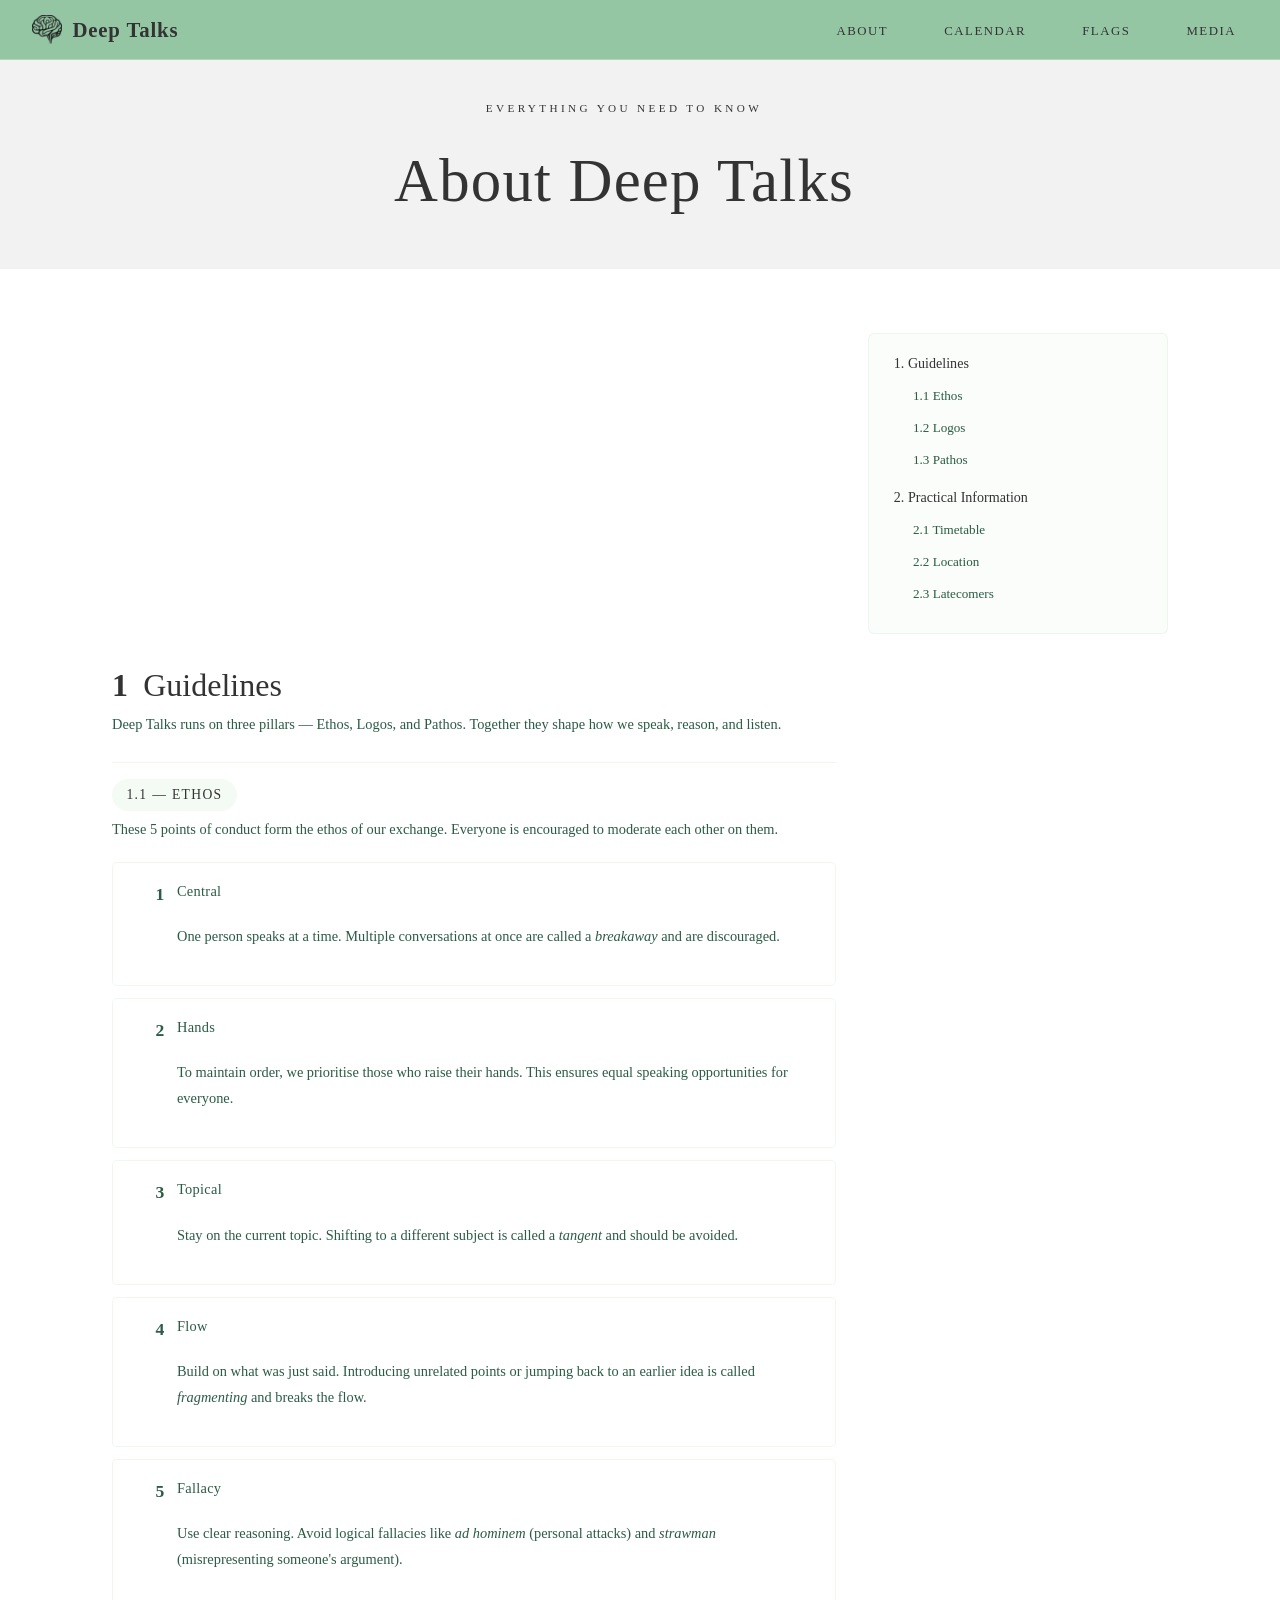
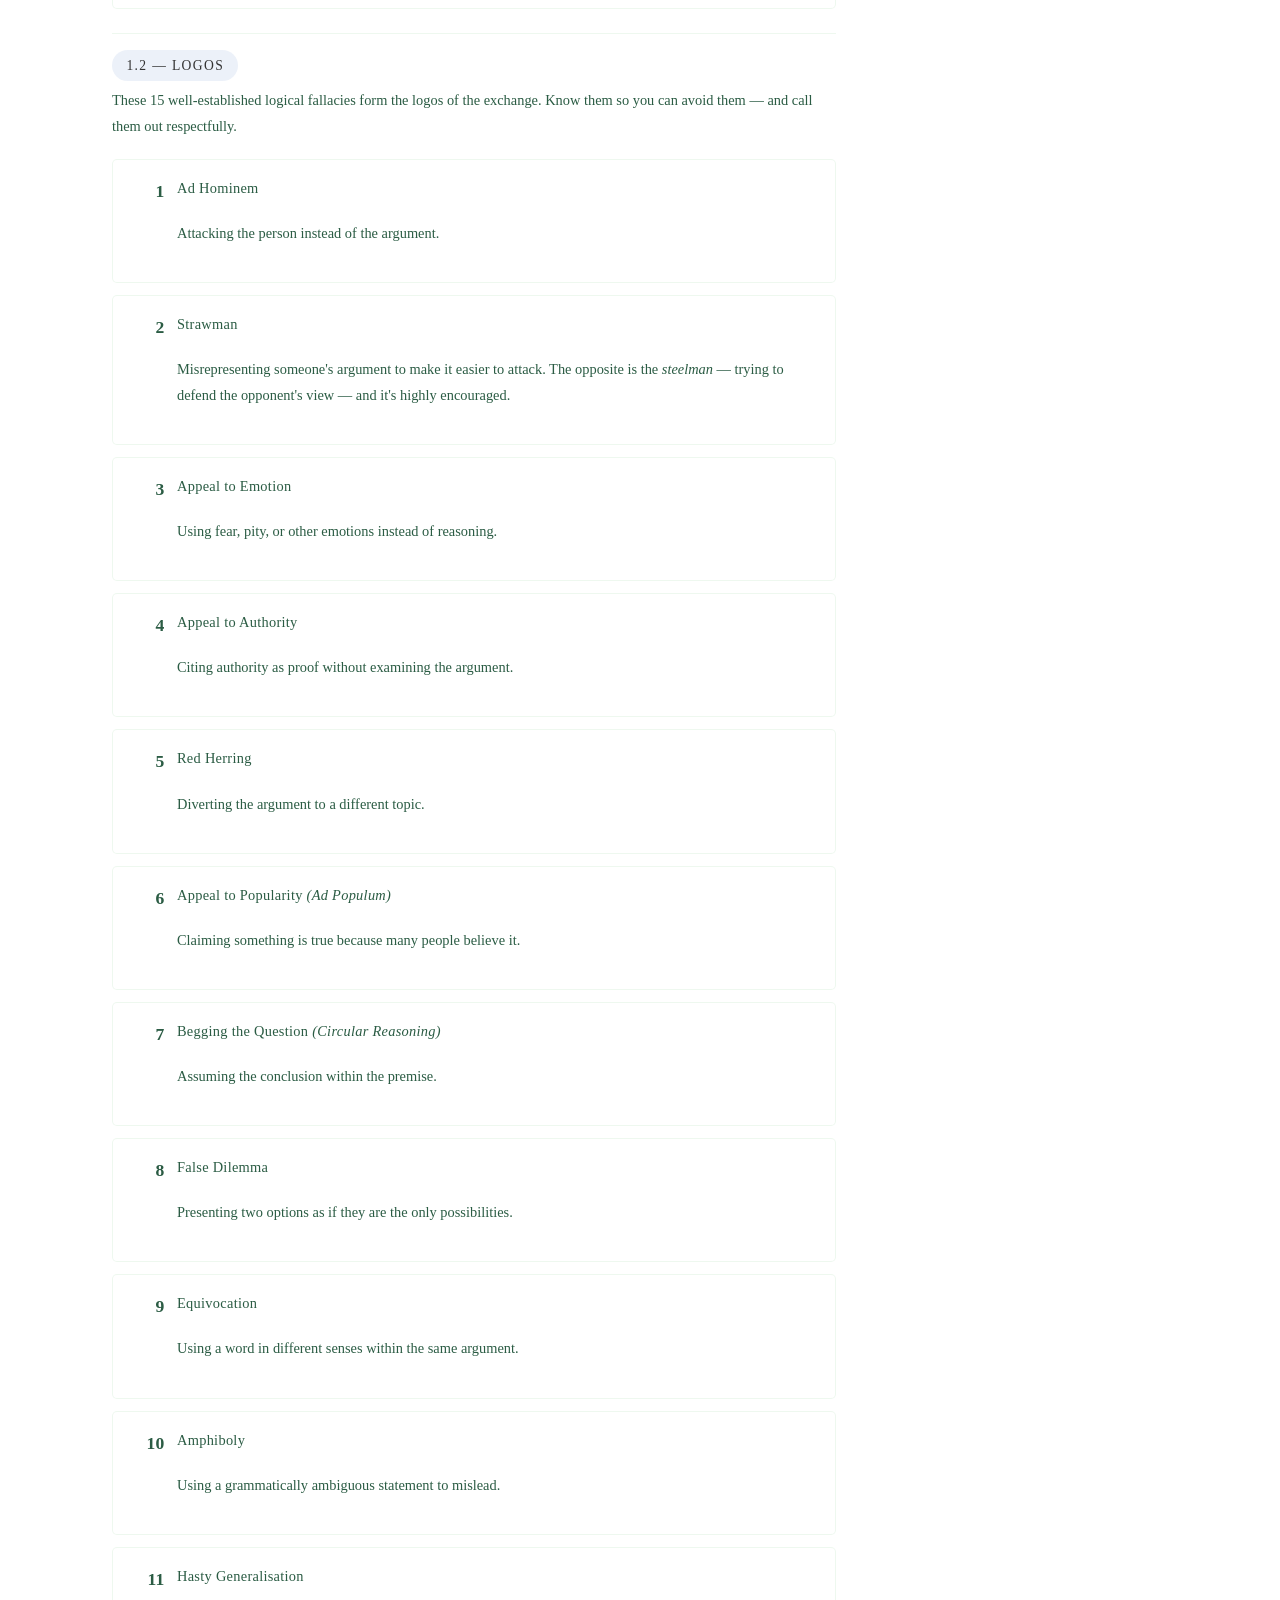
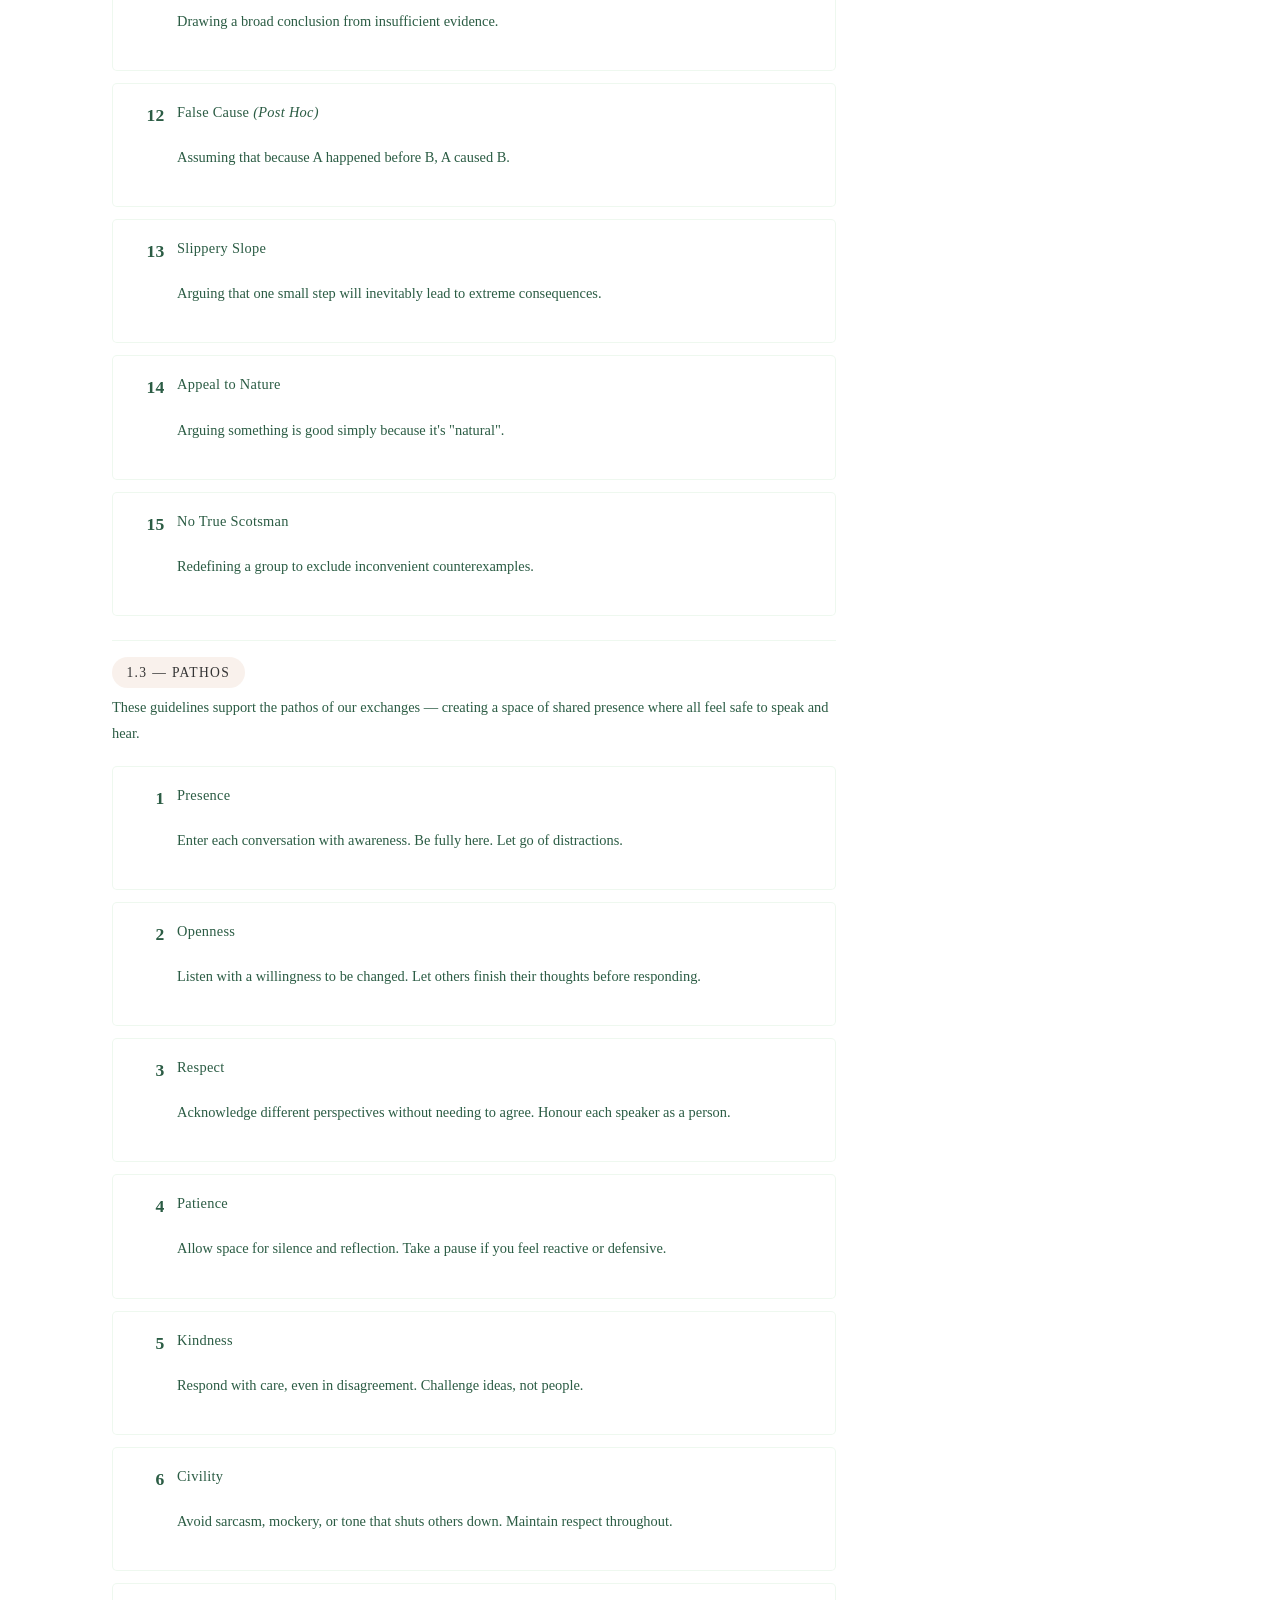
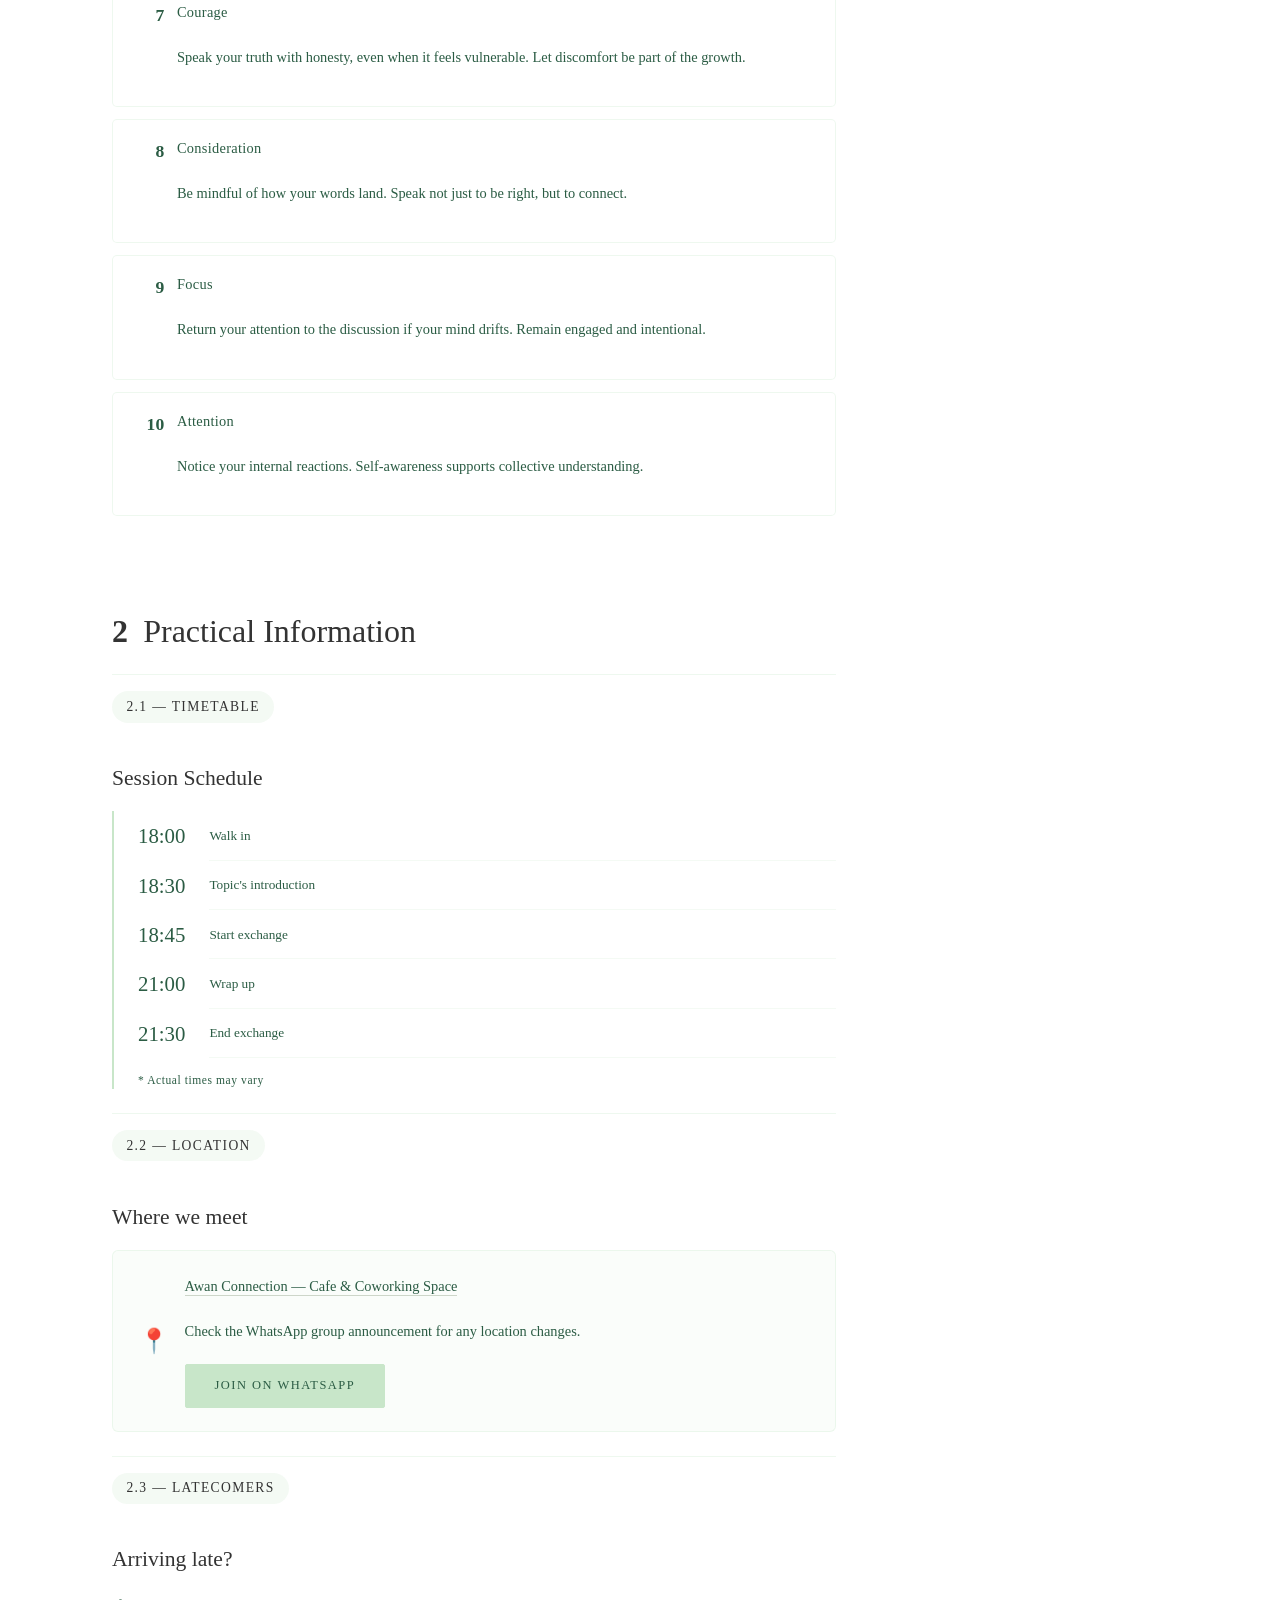
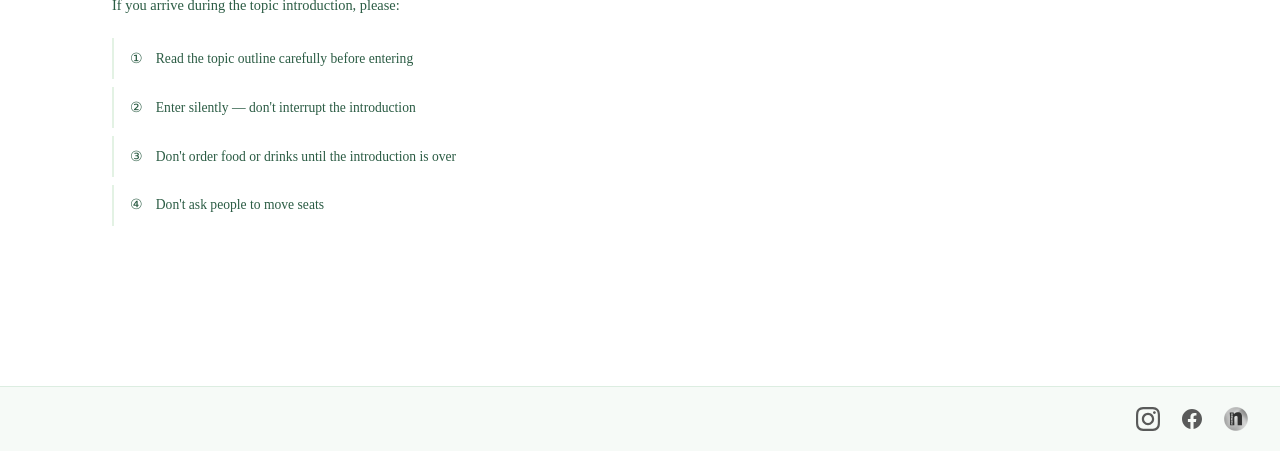
==== about.html @ 8da2f778 "Add files via upload" ====
<!DOCTYPE html>
<html lang="en">
<head>
  <meta charset="UTF-8" />
  <meta name="viewport" content="width=device-width, initial-scale=1.0" />
  <title>About — Deep Talks</title>
  <link rel="icon" href="images/favicon.webp" type="image/webp" />
  <link rel="stylesheet" href="style.css" />
  <style>
    /* ── TOC ── */
    .toc {
      background: rgba(200,230,201,0.1);
      border: 1px solid rgba(200,230,201,0.3);
      border-radius: 6px;
      padding: 1.3rem 1.6rem;
      margin: 1.5rem 0 2.5rem;
    }
    .toc ol {
      list-style: none;
      padding: 0;
      counter-reset: toc-section;
    }
    .toc > ol > li {
      margin-bottom: 0.75rem;
    }
    .toc a {
      color: var(--grey-dark);
      text-decoration: none;
      font-size: 0.88rem;
      transition: background 0.25s, color 0.25s, padding 0.25s;
      border-radius: 4px;
      padding: 0.1rem 0.3rem;
    }
    .toc a:hover { background: var(--green-dark); color: white; padding: 0.2rem 0.5rem; }
    .toc ol ol {
      margin-top: 0.4rem;
      margin-left: 1.2rem;
    }
    .toc ol ol li { margin-bottom: 0.4rem; }
    .toc ol ol a { font-size: 0.82rem; color: var(--green-dark); transition: background 0.25s, color 0.25s, padding 0.25s; border-radius: 4px; padding: 0.1rem 0.3rem; }
    .toc ol ol a:hover { background: var(--green-dark); color: white; padding: 0.2rem 0.5rem; }

    .about-page-hero {
      background: #f2f2f2;
      background-image: none;
      min-height: 200px;
      padding: calc(60px + 2.5rem) 2rem 2.5rem;
      margin-top: 0;
      justify-content: center;
      text-align: center;
      align-items: center;
    }

    .page-hero.about-page-hero .page-hero-eyebrow {
      color: var(--grey-dark);
      margin-bottom: 0.85rem;
    }

    .page-hero.about-page-hero + .content-section {
      padding-top: 0.5rem;
    }

    .about-section .section-tag {
      color: var(--grey-dark);
    }

    .location-name a {
      color: inherit;
      text-decoration: none;
      border-bottom: 1px solid rgba(120,140,110,0.35);
      padding-bottom: 1px;
    }

    @media (min-width: 980px) {
      .page-hero.about-page-hero {
        text-align: center;
        align-items: center;
        padding-left: 0;
      }
      .page-hero.about-page-hero .page-hero-eyebrow,
      .page-hero.about-page-hero h1 {
        max-width: 720px;
      }

      .content-section {
        max-width: 1120px !important;
        margin: 0 auto;
        display: grid;
        grid-template-columns: minmax(0, 1fr) 300px;
        gap: 2rem;
        align-items: start;
      }

      .toc {
        margin: 0;
        position: sticky;
        top: 90px;
        align-self: start;
        grid-column: 2;
        height: fit-content;
        padding: 1rem 1.25rem;
      }

      .about-section {
        grid-column: 1;
      }
    }

    .mobile-toc-wrapper {
      display: none;
    }

    @media (max-width: 979px) {
      .page-hero.about-page-hero {
        min-height: 160px;
        padding: calc(60px + 2rem) 2rem 2rem;
      }
      .content-section {
        display: block;
        max-width: 820px;
        margin: 0 auto;
        padding-top: 1.5rem;
      }
      .toc {
        display: none;
      }
      .mobile-toc-wrapper {
        display: block;
        max-width: 820px;
        margin: 1.5rem auto;
        padding: 1.3rem 1.6rem;
        background: rgba(200,230,201,0.1);
        border: 1px solid rgba(200,230,201,0.3);
        border-radius: 6px;
      }
      .mobile-toc-list {
        list-style: none;
        padding: 0;
        margin: 0;
      }
      .mobile-toc-list li { margin-bottom: 0.75rem; }
      .mobile-toc-list ol { list-style: none; padding: 0; margin: 0.4rem 0 0 1.2rem; }
      .mobile-toc-list ol li { margin-bottom: 0.4rem; }
      .mobile-toc-list a { color: var(--grey-dark); text-decoration: none; font-size: 0.88rem; border-radius: 4px; padding: 0.1rem 0.3rem; transition: background 0.25s, color 0.25s, padding 0.25s; }
      .mobile-toc-list a:hover { background: var(--green-dark); color: white; padding: 0.2rem 0.5rem; }
      .mobile-toc-list ol a { font-size: 0.88rem; color: var(--green-dark); border-radius: 4px; padding: 0.1rem 0.3rem; transition: background 0.25s, color 0.25s, padding 0.25s; }
      .mobile-toc-list ol a:hover { background: var(--green-dark); color: white; padding: 0.2rem 0.5rem; }
    }

    /* ── SECTION HEADINGS ── */
    .about-section { margin-bottom: 4rem; }

    .section-heading {
      display: flex;
      align-items: baseline;
      gap: 0.75rem;
      margin-bottom: 0.5rem;
    }

    .section-number {
      font-size: 2rem;
      letter-spacing: 0.1em;
      color: var(--grey-dark);
      font-weight: 700;
      line-height: 1.2;
      flex-shrink: 0;
    }

    .about-section h2 {
      font-family: 'Times New Roman', serif;
      font-size: 2rem;
      font-weight: 400;
      color: var(--grey-dark);
      margin: 0;
      line-height: 1.2;
    }

    .about-section h3 {
      font-family: 'Times New Roman', serif;
      font-size: 1.35rem;
      font-weight: 400;
      color: var(--grey-dark);
      margin: 2rem 0 1rem;
    }

    .about-section p {
      color: var(--green-dark);
      font-size: 0.9rem;
      line-height: 1.8;
      margin-bottom: 1.2rem;
    }

    /* ── RULE CARDS ── */
    .rules-grid {
      display: grid;
      gap: 0.75rem;
      margin-top: 1rem;
    }

    .rule-card {
      display: grid;
      grid-template-columns: 2rem 1fr;
      gap: 0.8rem;
      align-items: start;
      background: rgba(255,255,255,0.8);
      border: 1px solid rgba(200,230,201,0.3);
      border-radius: 5px;
      padding: 1rem 1.2rem;
      transition: border-color 0.2s, background 0.2s;
    }

    .rule-card:hover {
      border-color: rgba(200,230,201,0.5);
      background: rgba(200,230,201,0.1);
    }

    .rule-num {
      font-family: 'Times New Roman', serif;
      font-size: 1.1rem;
      color: var(--green-dark);
      font-weight: 600;
      text-align: right;
      padding-top: 1px;
    }

    .rule-body {}

    .rule-name {
      font-size: 0.85rem;
      font-weight: 500;
      color: var(--grey-dark);
      letter-spacing: 0.02em;
      margin-bottom: 0.25rem;
    }

    .rule-desc {
      font-size: 0.8rem;
      color: var(--green-dark);
      line-height: 1.6;
      margin: 0;
    }

    /* ── TIMETABLE ── */
    .timetable {
      display: grid;
      grid-template-columns: auto 1fr;
      gap: 0 1.5rem;
      margin-top: 1rem;
      border-left: 2px solid var(--green-mid);
      padding-left: 1.5rem;
    }

    .time-slot-time {
      font-family: 'Times New Roman', serif;
      font-size: 1.3rem;
      color: var(--green-dark);
      padding: 0.5rem 0;
      white-space: nowrap;
    }

    .time-slot-label {
      font-size: 0.83rem;
      color: var(--green-dark);
      padding: 0.5rem 0;
      display: flex;
      align-items: center;
      border-bottom: 1px solid rgba(200,230,201,0.2);
    }

    .timetable-note {
      grid-column: 1 / -1;
      font-size: 0.72rem;
      color: var(--green-dark);
      margin-top: 0.8rem;
      letter-spacing: 0.05em;
    }

    /* ── LOCATION CARD ── */
    .location-card {
      background: rgba(200,230,201,0.1);
      border: 1px solid rgba(200,230,201,0.3);
      border-radius: 6px;
      padding: 1.4rem 1.6rem;
      display: flex;
      align-items: center;
      gap: 1rem;
      margin-top: 1rem;
    }

    .location-icon { font-size: 1.5rem; }

    .location-name {
      font-family: 'Times New Roman', serif;
      font-size: 1.2rem;
      color: var(--grey-dark);
    }

    .location-sub {
      font-size: 0.78rem;
      color: var(--green-dark);
      margin-top: 0.2rem;
    }

    /* ── LATECOMERS ── */
    .latecomer-steps {
      list-style: none;
      margin-top: 1rem;
      display: flex;
      flex-direction: column;
      gap: 0.5rem;
    }

    .latecomer-steps li {
      display: flex;
      gap: 0.8rem;
      align-items: flex-start;
      font-size: 0.85rem;
      color: var(--green-dark);
      padding: 0.6rem 1rem;
      border-left: 2px solid rgba(200,230,201,0.5);
    }

    .step-icon { color: var(--green-dark); font-style: normal; flex-shrink: 0; }

    /* ── DIVIDER ── */
    .about-divider {
      border: none;
      border-top: 1px solid rgba(200,230,201,0.3);
      margin: 1.5rem 0 1rem;
    }

    /* ── PATHOS / ETHOS COLOURS ── */
    .tag-ethos  { background: rgba(200,230,201,0.2); color: var(--green-mid); }
    .tag-logos  { background: rgba(100,140,200,0.12); color: #9ab4e8; }
    .tag-pathos { background: rgba(200,140,100,0.12); color: #e8c49a; }

    .about-section .section-tag,
    .about-section .section-tag.tag-ethos,
    .about-section .section-tag.tag-logos,
    .about-section .section-tag.tag-pathos {
      color: var(--grey-dark);
    }

    .section-tag {
      display: inline-block;
      font-size: 0.85rem;
      letter-spacing: 0.1em;
      text-transform: uppercase;
      padding: 0.3rem 0.9rem;
      border-radius: 20px;
      margin-bottom: 0.4rem;
    }
  </style>
</head>
<body>

  <nav>
    <a class="nav-brand" href="index.html">
      <img class="header-logo" src="images/deeptalks-logo.webp" alt="Deep Talks logo" />
      Deep Talks
    </a>
    <input type="checkbox" id="nav-toggle" class="nav-toggle" />
    <label for="nav-toggle" class="hamburger"><span></span><span></span><span></span></label>
    <ul class="nav-links">
      <li><a href="about.html">About</a></li>
      <li><a href="calendar.html">Calendar</a></li>
      <li><a href="flags.html">Flags</a></li>
      <li><a href="https://drive.google.com/drive/folders/1BnhAtuRoxeofDLVrC_gHPiczwu9wM4GD" target="_blank" rel="noopener">Media</a></li>
    </ul>
  </nav>

  <section class="page-hero about-page-hero">
    <p class="page-hero-eyebrow">Everything You Need To Know</p>
    <h1>About Deep Talks</h1>
  </section>

  <div class="mobile-toc-wrapper">
    <ol class="mobile-toc-list">
      <li><a href="#guidelines">1. Guidelines</a>
        <ol>
          <li><a href="#ethos">1.1 Ethos</a></li>
          <li><a href="#logos">1.2 Logos</a></li>
          <li><a href="#pathos">1.3 Pathos</a></li>
        </ol>
      </li>
      <li><a href="#practical">2. Practical Information</a>
        <ol>
          <li><a href="#timetable">2.1 Timetable</a></li>
          <li><a href="#location">2.2 Location</a></li>
          <li><a href="#latecomers">2.3 Latecomers</a></li>
        </ol>
      </li>
    </ol>
  </div>

  <div class="content-section" style="max-width: 820px;">

    <!-- TABLE OF CONTENTS -->
    <nav class="toc" aria-label="Table of contents">
      <ol>
        <li>
          <a href="#guidelines">1. Guidelines</a>
          <ol>
            <li><a href="#ethos">1.1 Ethos</a></li>
            <li><a href="#logos">1.2 Logos</a></li>
            <li><a href="#pathos">1.3 Pathos</a></li>
          </ol>
        </li>
        <li>
          <a href="#practical">2. Practical Information</a>
          <ol>
            <li><a href="#timetable">2.1 Timetable</a></li>
            <li><a href="#location">2.2 Location</a></li>
            <li><a href="#latecomers">2.3 Latecomers</a></li>
          </ol>
        </li>
      </ol>
    </nav>

    <!-- ── 1. GUIDELINES ── -->
    <div class="about-section" id="guidelines">
      <div class="section-heading">
        <span class="section-number">1</span>
        <h2>Guidelines</h2>
      </div>
      <p>Deep Talks runs on three pillars — Ethos, Logos, and Pathos. Together they shape how we speak, reason, and listen.</p>

      <!-- 1.1 ETHOS -->
      <hr class="about-divider" id="ethos" />
      <span class="section-tag tag-ethos">1.1 — Ethos</span>
      <p>These 5 points of conduct form the ethos of our exchange. Everyone is encouraged to moderate each other on them.</p>

      <div class="rules-grid">
        <div class="rule-card">
          <span class="rule-num">1</span>
          <div class="rule-body">
            <p class="rule-name">Central</p>
            <p class="rule-desc">One person speaks at a time. Multiple conversations at once are called a <em>breakaway</em> and are discouraged.</p>
          </div>
        </div>
        <div class="rule-card">
          <span class="rule-num">2</span>
          <div class="rule-body">
            <p class="rule-name">Hands</p>
            <p class="rule-desc">To maintain order, we prioritise those who raise their hands. This ensures equal speaking opportunities for everyone.</p>
          </div>
        </div>
        <div class="rule-card">
          <span class="rule-num">3</span>
          <div class="rule-body">
            <p class="rule-name">Topical</p>
            <p class="rule-desc">Stay on the current topic. Shifting to a different subject is called a <em>tangent</em> and should be avoided.</p>
          </div>
        </div>
        <div class="rule-card">
          <span class="rule-num">4</span>
          <div class="rule-body">
            <p class="rule-name">Flow</p>
            <p class="rule-desc">Build on what was just said. Introducing unrelated points or jumping back to an earlier idea is called <em>fragmenting</em> and breaks the flow.</p>
          </div>
        </div>
        <div class="rule-card">
          <span class="rule-num">5</span>
          <div class="rule-body">
            <p class="rule-name">Fallacy</p>
            <p class="rule-desc">Use clear reasoning. Avoid logical fallacies like <em>ad hominem</em> (personal attacks) and <em>strawman</em> (misrepresenting someone's argument).</p>
          </div>
        </div>
      </div>

      <!-- 1.2 LOGOS -->
      <hr class="about-divider" id="logos" />
      <span class="section-tag tag-logos">1.2 — Logos</span>
      <p>These 15 well-established logical fallacies form the logos of the exchange. Know them so you can avoid them — and call them out respectfully.</p>

      <div class="rules-grid">
        <div class="rule-card">
          <span class="rule-num">1</span>
          <div class="rule-body">
            <p class="rule-name">Ad Hominem</p>
            <p class="rule-desc">Attacking the person instead of the argument.</p>
          </div>
        </div>
        <div class="rule-card">
          <span class="rule-num">2</span>
          <div class="rule-body">
            <p class="rule-name">Strawman</p>
            <p class="rule-desc">Misrepresenting someone's argument to make it easier to attack. The opposite is the <em>steelman</em> — trying to defend the opponent's view — and it's highly encouraged.</p>
          </div>
        </div>
        <div class="rule-card">
          <span class="rule-num">3</span>
          <div class="rule-body">
            <p class="rule-name">Appeal to Emotion</p>
            <p class="rule-desc">Using fear, pity, or other emotions instead of reasoning.</p>
          </div>
        </div>
        <div class="rule-card">
          <span class="rule-num">4</span>
          <div class="rule-body">
            <p class="rule-name">Appeal to Authority</p>
            <p class="rule-desc">Citing authority as proof without examining the argument.</p>
          </div>
        </div>
        <div class="rule-card">
          <span class="rule-num">5</span>
          <div class="rule-body">
            <p class="rule-name">Red Herring</p>
            <p class="rule-desc">Diverting the argument to a different topic.</p>
          </div>
        </div>
        <div class="rule-card">
          <span class="rule-num">6</span>
          <div class="rule-body">
            <p class="rule-name">Appeal to Popularity <em>(Ad Populum)</em></p>
            <p class="rule-desc">Claiming something is true because many people believe it.</p>
          </div>
        </div>
        <div class="rule-card">
          <span class="rule-num">7</span>
          <div class="rule-body">
            <p class="rule-name">Begging the Question <em>(Circular Reasoning)</em></p>
            <p class="rule-desc">Assuming the conclusion within the premise.</p>
          </div>
        </div>
        <div class="rule-card">
          <span class="rule-num">8</span>
          <div class="rule-body">
            <p class="rule-name">False Dilemma</p>
            <p class="rule-desc">Presenting two options as if they are the only possibilities.</p>
          </div>
        </div>
        <div class="rule-card">
          <span class="rule-num">9</span>
          <div class="rule-body">
            <p class="rule-name">Equivocation</p>
            <p class="rule-desc">Using a word in different senses within the same argument.</p>
          </div>
        </div>
        <div class="rule-card">
          <span class="rule-num">10</span>
          <div class="rule-body">
            <p class="rule-name">Amphiboly</p>
            <p class="rule-desc">Using a grammatically ambiguous statement to mislead.</p>
          </div>
        </div>
        <div class="rule-card">
          <span class="rule-num">11</span>
          <div class="rule-body">
            <p class="rule-name">Hasty Generalisation</p>
            <p class="rule-desc">Drawing a broad conclusion from insufficient evidence.</p>
          </div>
        </div>
        <div class="rule-card">
          <span class="rule-num">12</span>
          <div class="rule-body">
            <p class="rule-name">False Cause <em>(Post Hoc)</em></p>
            <p class="rule-desc">Assuming that because A happened before B, A caused B.</p>
          </div>
        </div>
        <div class="rule-card">
          <span class="rule-num">13</span>
          <div class="rule-body">
            <p class="rule-name">Slippery Slope</p>
            <p class="rule-desc">Arguing that one small step will inevitably lead to extreme consequences.</p>
          </div>
        </div>
        <div class="rule-card">
          <span class="rule-num">14</span>
          <div class="rule-body">
            <p class="rule-name">Appeal to Nature</p>
            <p class="rule-desc">Arguing something is good simply because it's "natural".</p>
          </div>
        </div>
        <div class="rule-card">
          <span class="rule-num">15</span>
          <div class="rule-body">
            <p class="rule-name">No True Scotsman</p>
            <p class="rule-desc">Redefining a group to exclude inconvenient counterexamples.</p>
          </div>
        </div>
      </div>

      <!-- 1.3 PATHOS -->
      <hr class="about-divider" id="pathos" />
      <span class="section-tag tag-pathos">1.3 — Pathos</span>
      <p>These guidelines support the pathos of our exchanges — creating a space of shared presence where all feel safe to speak and hear.</p>

      <div class="rules-grid">
        <div class="rule-card">
          <span class="rule-num">1</span>
          <div class="rule-body">
            <p class="rule-name">Presence</p>
            <p class="rule-desc">Enter each conversation with awareness. Be fully here. Let go of distractions.</p>
          </div>
        </div>
        <div class="rule-card">
          <span class="rule-num">2</span>
          <div class="rule-body">
            <p class="rule-name">Openness</p>
            <p class="rule-desc">Listen with a willingness to be changed. Let others finish their thoughts before responding.</p>
          </div>
        </div>
        <div class="rule-card">
          <span class="rule-num">3</span>
          <div class="rule-body">
            <p class="rule-name">Respect</p>
            <p class="rule-desc">Acknowledge different perspectives without needing to agree. Honour each speaker as a person.</p>
          </div>
        </div>
        <div class="rule-card">
          <span class="rule-num">4</span>
          <div class="rule-body">
            <p class="rule-name">Patience</p>
            <p class="rule-desc">Allow space for silence and reflection. Take a pause if you feel reactive or defensive.</p>
          </div>
        </div>
        <div class="rule-card">
          <span class="rule-num">5</span>
          <div class="rule-body">
            <p class="rule-name">Kindness</p>
            <p class="rule-desc">Respond with care, even in disagreement. Challenge ideas, not people.</p>
          </div>
        </div>
        <div class="rule-card">
          <span class="rule-num">6</span>
          <div class="rule-body">
            <p class="rule-name">Civility</p>
            <p class="rule-desc">Avoid sarcasm, mockery, or tone that shuts others down. Maintain respect throughout.</p>
          </div>
        </div>
        <div class="rule-card">
          <span class="rule-num">7</span>
          <div class="rule-body">
            <p class="rule-name">Courage</p>
            <p class="rule-desc">Speak your truth with honesty, even when it feels vulnerable. Let discomfort be part of the growth.</p>
          </div>
        </div>
        <div class="rule-card">
          <span class="rule-num">8</span>
          <div class="rule-body">
            <p class="rule-name">Consideration</p>
            <p class="rule-desc">Be mindful of how your words land. Speak not just to be right, but to connect.</p>
          </div>
        </div>
        <div class="rule-card">
          <span class="rule-num">9</span>
          <div class="rule-body">
            <p class="rule-name">Focus</p>
            <p class="rule-desc">Return your attention to the discussion if your mind drifts. Remain engaged and intentional.</p>
          </div>
        </div>
        <div class="rule-card">
          <span class="rule-num">10</span>
          <div class="rule-body">
            <p class="rule-name">Attention</p>
            <p class="rule-desc">Notice your internal reactions. Self-awareness supports collective understanding.</p>
          </div>
        </div>
      </div>
    </div>

    <!-- ── 2. PRACTICAL INFORMATION ── -->
    <div class="about-section" id="practical">
      <div class="section-heading">
        <span class="section-number">2</span>
        <h2>Practical Information</h2>
      </div>

      <!-- 2.1 TIMETABLE -->
      <hr class="about-divider" id="timetable" />
      <span class="section-tag tag-ethos">2.1 — Timetable</span>
      <h3>Session Schedule</h3>

      <div class="timetable">
        <span class="time-slot-time">18:00</span>
        <span class="time-slot-label">Walk in</span>

        <span class="time-slot-time">18:30</span>
        <span class="time-slot-label">Topic's introduction</span>

        <span class="time-slot-time">18:45</span>
        <span class="time-slot-label">Start exchange</span>

        <span class="time-slot-time">21:00</span>
        <span class="time-slot-label">Wrap up</span>

        <span class="time-slot-time">21:30</span>
        <span class="time-slot-label">End exchange</span>

        <span class="timetable-note">* Actual times may vary</span>
      </div>

      <!-- 2.2 LOCATION -->
      <hr class="about-divider" id="location" />
      <span class="section-tag tag-ethos">2.2 — Location</span>
      <h3>Where we meet</h3>

      <div class="location-card">
        <span class="location-icon">📍</span>
        <div>
          <p class="location-name"><a href="https://maps.app.goo.gl/g7SFhJDFu26mUhKx5" target="_blank" rel="noopener">Awan Connection — Cafe &amp; Coworking Space</a></p>
          <p class="location-sub">Check the WhatsApp group announcement for any location changes.</p>
      <div style="margin-top:1rem;">
        <a class="btn-solid" href="https://chat.whatsapp.com/Gz3tE224rx66BuLqPn1vZv" target="_blank" rel="noopener">Join on WhatsApp</a>
      </div>
        </div>
      </div>

      <!-- 2.3 LATECOMERS -->
      <hr class="about-divider" id="latecomers" />
      <span class="section-tag tag-ethos">2.3 — Latecomers</span>
      <h3>Arriving late?</h3>
      <p>If you arrive during the topic introduction, please:</p>

      <ul class="latecomer-steps">
        <li>
          <em class="step-icon">①</em>
          Read the topic outline carefully before entering
        </li>
        <li>
          <em class="step-icon">②</em>
          Enter silently — don't interrupt the introduction
        </li>
        <li>
          <em class="step-icon">③</em>
          Don't order food or drinks until the introduction is over
        </li>
        <li>
          <em class="step-icon">④</em>
          Don't ask people to move seats
        </li>
      </ul>
    </div>

  </div>

  <footer>
            <div class="footer-icons">
      <a class="footer-icon-link" href="https://www.instagram.com/deeptalkscanggu?igsh=MWF2MzBmNmhxN2dwZw==" target="_blank" rel="noopener" title="Instagram">
        <svg viewBox="0 0 24 24" xmlns="http://www.w3.org/2000/svg"><path d="M12 2.163c3.204 0 3.584.012 4.85.07 3.252.148 4.771 1.691 4.919 4.919.058 1.265.069 1.645.069 4.849 0 3.205-.012 3.584-.069 4.849-.149 3.225-1.664 4.771-4.919 4.919-1.266.058-1.644.07-4.85.07-3.204 0-3.584-.012-4.849-.07-3.26-.149-4.771-1.699-4.919-4.92-.058-1.265-.07-1.644-.07-4.849 0-3.204.013-3.583.07-4.849.149-3.227 1.664-4.771 4.919-4.919 1.266-.057 1.645-.069 4.849-.069zm0-2.163c-3.259 0-3.667.014-4.947.072-4.358.2-6.78 2.618-6.98 6.98-.059 1.281-.073 1.689-.073 4.948 0 3.259.014 3.668.072 4.948.2 4.358 2.618 6.78 6.98 6.98 1.281.058 1.689.072 4.948.072 3.259 0 3.668-.014 4.948-.072 4.354-.2 6.782-2.618 6.979-6.98.059-1.28.073-1.689.073-4.948 0-3.259-.014-3.667-.072-4.947-.196-4.354-2.617-6.78-6.979-6.98-1.281-.059-1.69-.073-4.949-.073zm0 5.838c-3.403 0-6.162 2.759-6.162 6.162s2.759 6.163 6.162 6.163 6.162-2.759 6.162-6.163c0-3.403-2.759-6.162-6.162-6.162zm0 10.162c-2.209 0-4-1.79-4-4 0-2.209 1.791-4 4-4s4 1.791 4 4c0 2.21-1.791 4-4 4zm6.406-11.845c-.796 0-1.441.645-1.441 1.44s.645 1.44 1.441 1.44c.795 0 1.439-.645 1.439-1.44s-.644-1.44-1.439-1.44z"/></svg>
      </a>
      <a class="footer-icon-link" href="https://www.facebook.com/share/17qoDQmfqJ/" target="_blank" rel="noopener" title="Facebook">
        <svg viewBox="0 0 24 24" xmlns="http://www.w3.org/2000/svg"><path d="M22 12c0-5.522-4.477-10-10-10S2 6.478 2 12c0 4.991 3.657 9.128 8.438 9.878v-6.987H7.898V12h2.54V9.797c0-2.506 1.492-3.89 3.777-3.89 1.094 0 2.238.195 2.238.195v2.46h-1.26c-1.243 0-1.63.771-1.63 1.562V12h2.773l-.443 2.89h-2.33v6.988C18.343 21.128 22 16.991 22 12z"/></svg>
      </a>
      <a class="footer-icon-link" href="https://nomeo.io/@awanconnection" target="_blank" rel="noopener" title="Nomeo">
        <img src="images/nomeo.webp" alt="Nomeo" style="width:24px;height:24px;object-fit:contain;" />
      </a>
    </div>
  </footer>

</body>
</html>
---- style.css ----
:root {
  --green-deep:   #a8d5b5;
  --green-mid:    #c8e6c9;
  --green-soft:   #dcedc8;
  --green-accent: #e8f5e8;
  --green-light:  #f1f8e9;
  --green-dark:   #2b5c44;
  --grey-dark:    #333333;
  --grey-mid:     #666666;
  --grey-soft:    #999999;
  --grey-light:   #cccccc;
  --cream:        #ffffff;
  --white:        #ffffff;
}

*, *::before, *::after { box-sizing: border-box; margin: 0; padding: 0; }

html { scroll-behavior: smooth; }

body {
  font-family: 'Times New Roman', serif;
  background: var(--cream);
  color: var(--grey-dark);
  min-height: 100vh;
  line-height: 1.6;
}

/* ── NAV ── */
nav {
  position: fixed;
  top: 0; left: 0; right: 0;
  z-index: 100;
  background: rgba(140, 195, 158, 0.92);
  backdrop-filter: blur(12px);
  border-bottom: 1px solid rgba(200, 230, 201, 0.5);
  padding: 0 2rem;
  height: 60px;
  display: flex;
  align-items: center;
  justify-content: space-between;
}

.nav-brand {
  display: flex;
  align-items: center;
  gap: 0.65rem;
  font-family: 'Times New Roman', serif;
  font-size: 1.3rem;
  font-weight: 600;
  color: var(--grey-dark);
  text-decoration: none;
  letter-spacing: 0.04em;
}

.nav-brand img {
  width: 30px;
  height: auto;
  display: block;
}

.nav-links {
  display: flex;
  gap: 2rem;
  list-style: none;
  align-items: center;
}

.nav-links a {
  color: var(--grey-dark);
  text-decoration: none;
  font-size: 0.8rem;
  font-weight: 400;
  letter-spacing: 0.12em;
  text-transform: uppercase;
  padding: 0.35rem 0.75rem;
  border-radius: 999px;
  transition: background 0.25s, color 0.25s;
}

.nav-links a:hover {
  color: white;
  background: var(--green-dark);
}

.hamburger {
  display: none;
}

.nav-toggle {
  position: absolute;
  left: -9999px;
}

/* ── HERO ── */
.hero {
  min-height: 100vh;
  background: #ffffff;
  display: flex;
  flex-direction: column;
  align-items: center;
  justify-content: center;
  padding: 80px 2rem 4rem;
  text-align: center;
  position: relative;
  overflow: hidden;
}

.hero::before {
  content: '';
  position: absolute;
  inset: 0;
  background-image:
    radial-gradient(circle at 1px 1px, rgba(200,230,201,0.1) 1px, transparent 0);
  background-size: 40px 40px;
  pointer-events: none;
}

.hero-logo {
  width: min(160px, 34vw);
  height: auto;
  padding: 1rem;
  margin-top: 2rem;
  margin-bottom: 2rem;
  border-radius: 50%;
  background: rgba(140, 195, 158, 1);
  border: 2px solid rgba(140, 195, 158, 1);
  display: block;
  box-shadow: 0 0 60px rgba(140, 195, 158, 0.25);
  animation: fadeUp 0.9s ease both;
}

.hero h1 {
  font-family: 'Times New Roman', serif;
  font-size: clamp(2.8rem, 7vw, 5rem);
  font-weight: 300;
  letter-spacing: 0.02em;
  line-height: 1.1;
  color: var(--grey-dark);
  margin-bottom: 0.4rem;
  animation: fadeUp 0.9s 0.15s ease both;
}

.hero h1 em {
  font-style: italic;
  color: var(--green-dark);
}

.hero-tagline {
  font-size: 0.85rem;
  letter-spacing: 0.2em;
  text-transform: uppercase;
  color: var(--grey-mid);
  margin-top: 1.5rem;
  margin-bottom: 1.5rem;
  animation: fadeUp 0.9s 0.25s ease both;
}

.hero-buttons {
  display: flex;
  gap: 1rem;
  justify-content: center;
  flex-wrap: wrap;
  margin-bottom: 3rem;
  animation: fadeUp 0.9s 0.4s ease both;
}

/* ── HERO NAV BUTTONS ── */
.hero-nav {
  display: flex;
  gap: 1rem;
  flex-wrap: wrap;
  justify-content: center;
  margin-bottom: 5rem;
  animation: fadeUp 0.9s 0.35s ease both;
}

.btn-outline {
  display: inline-block;
  padding: 0.7rem 1.8rem;
  border: 1px solid var(--green-dark);
  color: var(--green-dark);
  text-decoration: none;
  font-family: 'Times New Roman', serif;
  font-size: 0.78rem;
  font-weight: 400;
  letter-spacing: 0.15em;
  text-transform: uppercase;
  border-radius: 2px;
  transition: background 0.25s, border-color 0.25s, color 0.25s, transform 0.2s;
  cursor: pointer;
  background: transparent;
}

.btn-outline:hover {
  background: var(--green-dark);
  border-color: var(--green-dark);
  color: white;
  transform: translateY(-2px);
}

.btn-solid {
  display: inline-block;
  padding: 0.7rem 1.8rem;
  background: var(--green-mid);
  border: 1px solid var(--green-mid);
  color: var(--green-dark);
  text-decoration: none;
  font-family: 'Times New Roman', serif;
  font-size: 0.78rem;
  font-weight: 500;
  letter-spacing: 0.12em;
  text-transform: uppercase;
  border-radius: 2px;
  transition: background 0.25s, transform 0.2s;
  cursor: pointer;
}

button.btn-solid {
  border: none;
  background: none;
  padding: 0;
  font: inherit;
  cursor: pointer;
}

.btn-solid:hover {
  background: var(--green-dark);
  color: white;
  transform: translateY(-2px);
}

/* ── DIVIDER ── */
.section-divider {
  text-align: center;
  margin-bottom: 2rem;
}

.section-divider span {
  font-size: 0.7rem;
  letter-spacing: 0.3em;
  text-transform: uppercase;
  color: var(--green-mid);
}

/* ── COMMUNITY CARDS ── */
.communities {
  width: 100%;
  max-width: 960px;
  margin: 0 auto;
  animation: fadeUp 0.9s 0.5s ease both;
}

.communities-title {
  font-family: 'Times New Roman', serif;
  font-size: 1.1rem;
  font-weight: 300;
  letter-spacing: 0.25em;
  text-transform: uppercase;
  color: var(--grey-mid);
  text-align: center;
  margin-bottom: 2rem;
}

.cards-grid {
  display: grid;
  grid-template-columns: repeat(auto-fit, minmax(260px, 1fr));
  gap: 1.5rem;
}

.community-card {
  background: rgba(140, 195, 158, 0.08);
  border: 1px solid rgba(140, 195, 158, 0.25);
  border-radius: 6px;
  padding: 2rem 1.5rem;
  display: flex;
  flex-direction: column;
  align-items: center;
  text-align: center;
  gap: 1rem;
  transition: border-color 0.3s, background 0.3s, transform 0.3s;
  position: relative;
  overflow: hidden;
}

.community-card::before {
  content: '';
  position: absolute;
  inset: 0;
  background: linear-gradient(135deg, rgba(200,230,201,0.1) 0%, transparent 60%);
  opacity: 0;
  transition: opacity 0.3s;
}

.community-card:hover {
  border-color: rgba(200,230,201,0.8);
  background: rgba(255,255,255,0.9);
  transform: translateY(-4px);
}

.community-card:hover::before { opacity: 1; }

.card-badge {
  font-size: 0.65rem;
  letter-spacing: 0.2em;
  text-transform: uppercase;
  color: var(--green-dark);
  border: 1px solid rgba(200,230,201,0.5);
  padding: 0.2rem 0.7rem;
  border-radius: 20px;
}

.card-badge.spin-off { color: var(--grey-mid); border-color: rgba(204,204,204,0.5); }

.card-title {
  font-family: 'Times New Roman', serif;
  font-size: 1.9rem;
  font-weight: 400;
  color: var(--green-dark);
}

.card-desc {
  font-size: 0.8rem;
  color: var(--green-dark);
  line-height: 1.6;
  max-width: 220px;
}

.qr-wrapper {
  background: white;
  padding: 10px;
  border-radius: 4px;
  display: inline-block;
  line-height: 0;
}

.qr-placeholder {
  width: 130px;
  height: 130px;
  background: linear-gradient(135deg, var(--grey-light), var(--cream));
  border: 1px dashed rgba(200,230,201,0.5);
  border-radius: 4px;
  display: flex;
  align-items: center;
  justify-content: center;
  font-size: 0.7rem;
  color: var(--grey-mid);
  letter-spacing: 0.05em;
}

.card-actions {
  display: flex;
  flex-direction: column;
  gap: 0.6rem;
  width: 100%;
}

.card-actions span {
  color: var(--green-dark);
  font-family: 'Times New Roman', serif;
  font-size: 0.78rem;
  font-weight: 500;
  letter-spacing: 0.12em;
  text-transform: uppercase;
  text-align: center;
}

/* ── INNER PAGE HERO ── */
.page-hero {
  min-height: 35vh;
  background:
    radial-gradient(ellipse 80% 80% at 50% 0%, rgba(200,230,201,0.5) 0%, transparent 70%),
    var(--cream);
  display: flex;
  flex-direction: column;
  align-items: center;
  justify-content: flex-end;
  padding: 80px 2rem 3rem;
  text-align: center;
  position: relative;
}

.page-hero::before {
  content: '';
  position: absolute;
  inset: 0;
  z-index: -1;
  background-image: radial-gradient(circle at 1px 1px, rgba(200,230,201,0.1) 1px, transparent 0);
  background-size: 40px 40px;
}

.page-hero-eyebrow {
  font-size: 0.7rem;
  letter-spacing: 0.3em;
  text-transform: uppercase;
  color: var(--green-mid);
  margin-bottom: 0.8rem;
}

.page-hero h1 {
  font-family: 'Times New Roman', serif;
  font-size: clamp(2.2rem, 6vw, 3.8rem);
  font-weight: 300;
  color: var(--grey-dark);
  letter-spacing: 0.02em;
}

/* ── CONTENT SECTION ── */
.content-section {
  max-width: 760px;
  margin: 0 auto;
  padding: 4rem 2rem 6rem;
}

.content-section h2 {
  font-family: 'Times New Roman', serif;
  font-size: 2rem;
  font-weight: 400;
  color: var(--grey-dark);
  margin-bottom: 1rem;
}

.content-section p {
  color: var(--green-dark);
  font-size: 0.95rem;
  line-height: 1.8;
  margin-bottom: 1.5rem;
}

.content-section .placeholder-box {
  background: rgba(200,230,201,0.1);
  border: 1px dashed rgba(200,230,201,0.3);
  border-radius: 6px;
  padding: 3rem 2rem;
  text-align: center;
  color: var(--grey-mid);
  font-size: 0.85rem;
  margin-bottom: 1.5rem;
}

/* ── FOOTER ── */
footer {
  background: rgba(140, 195, 158, 0.08);
  border-top: 1px solid rgba(140, 195, 158, 0.25);
  padding: 1.25rem 2rem;
  font-size: 0.75rem;
  color: var(--grey-dark);
  letter-spacing: 0.08em;
  display: flex;
  align-items: center;
  justify-content: flex-end;
}

footer a { color: var(--grey-dark); text-decoration: none; }

.footer-icons {
  display: flex;
  align-items: center;
  gap: 1.25rem;
}

.footer-icon-link {
  display: flex;
  align-items: center;
  opacity: 0.8;
  transition: opacity 0.2s, transform 0.2s;
  filter: grayscale(100%);
}

.footer-icon-link:hover {
  opacity: 1;
  transform: scale(1.1);
}

.footer-icon-link svg {
  width: 24px;
  height: 24px;
  fill: var(--grey-dark);
}

.footer-icon-link img {
  width: 28px;
  height: 28px;
  object-fit: contain;
}

/* ── MEDIA ── */
.media-grid {
  display: grid;
  grid-template-columns: repeat(auto-fill, minmax(220px, 1fr));
  gap: 1rem;
  margin-top: 2rem;
}

.media-item {
  aspect-ratio: 4/3;
  background: rgba(200,230,201,0.1);
  border: 1px dashed rgba(200,230,201,0.3);
  border-radius: 4px;
  display: flex;
  align-items: center;
  justify-content: center;
  color: var(--green-dark);
  font-size: 0.8rem;
}

/* ── TOPICS ── */
.topic-list {
  list-style: none;
  display: flex;
  flex-direction: column;
  gap: 1rem;
  margin-top: 2rem;
}

.topic-item {
  background: rgba(200,230,201,0.1);
  border-left: 3px solid var(--green-mid);
  border-radius: 0 4px 4px 0;
  padding: 1.2rem 1.5rem;
  display: flex;
  justify-content: space-between;
  align-items: center;
  gap: 1rem;
}

.topic-item h3 {
  font-family: 'Times New Roman', serif;
  font-size: 1.2rem;
  font-weight: 400;
  color: var(--grey-dark);
}

.topic-date {
  font-size: 0.72rem;
  color: var(--green-dark);
  white-space: nowrap;
  letter-spacing: 0.08em;
}

/* ── ANIMATIONS ── */
@keyframes fadeUp {
  from { opacity: 0; transform: translateY(24px); }
  to   { opacity: 1; transform: translateY(0); }
}

/* ── MOBILE ── */
@media (max-width: 640px) {
  .nav-links { display: none; }
  .hero-nav { flex-direction: column; align-items: center; }
  .btn-outline, .btn-solid { width: 100%; max-width: 280px; text-align: center; }
  .topic-item { flex-direction: column; align-items: flex-start; }
  .hamburger {
    display: flex;
    flex-direction: column;
    justify-content: space-between;
    width: 26px;
    height: 20px;
    cursor: pointer;
    margin-left: auto;
    flex-shrink: 0;
  }
  .hamburger span {
    display: block;
    height: 2px;
    width: 100%;
    background: var(--grey-dark);
    border-radius: 2px;
    transition: transform 0.3s ease, opacity 0.3s ease;
    transform-origin: center;
  }
  .nav-toggle:checked ~ .hamburger span:nth-child(1) {
    transform: translateY(9px) rotate(45deg);
  }
  .nav-toggle:checked ~ .hamburger span:nth-child(2) {
    opacity: 0;
    transform: scaleX(0);
  }
  .nav-toggle:checked ~ .hamburger span:nth-child(3) {
    transform: translateY(-9px) rotate(-45deg);
  }
  .nav-toggle { position: absolute; left: -9999px; }
  .nav-toggle:checked ~ .nav-links {
    display: flex;
    position: absolute;
    top: 60px;
    left: 0;
    right: 0;
    background: rgba(140, 195, 158, 1);
    backdrop-filter: blur(12px);
    flex-direction: column;
    gap: 1rem;
    padding: 1rem;
    z-index: 99;
  }
}
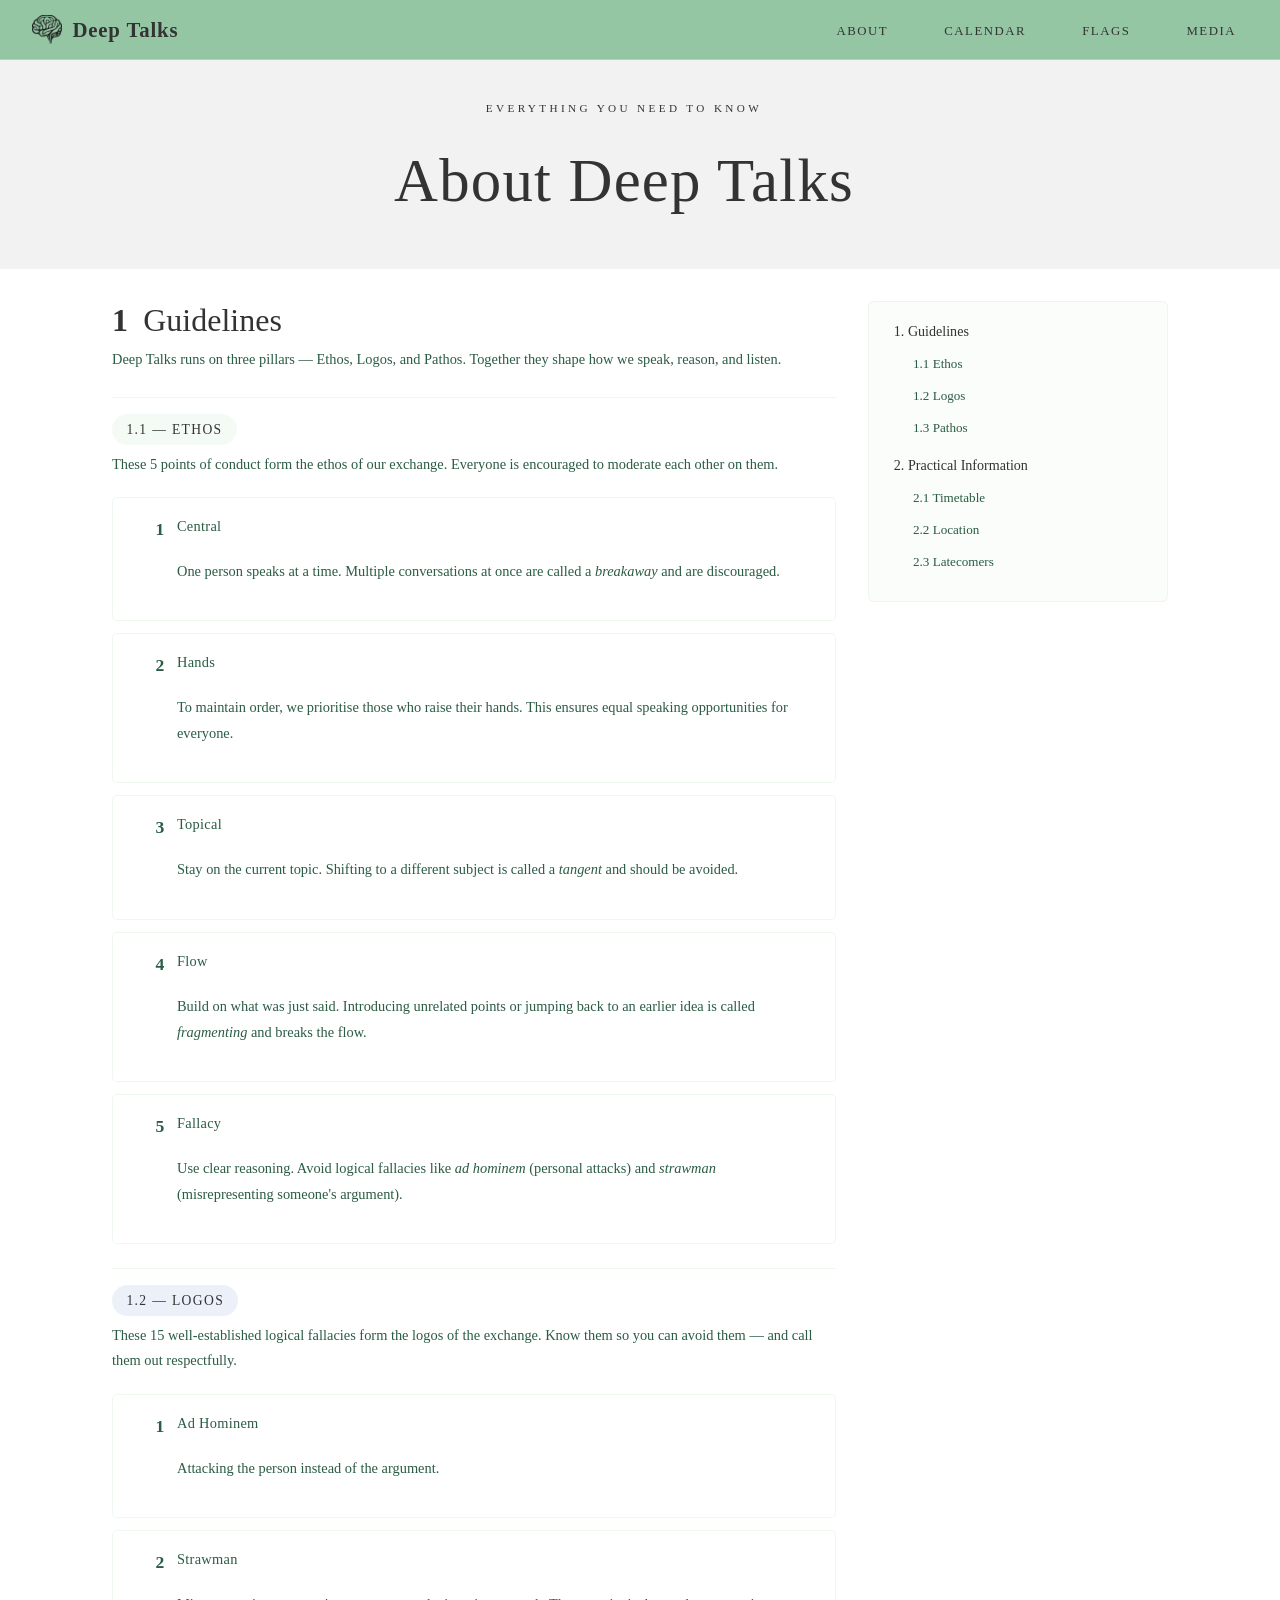
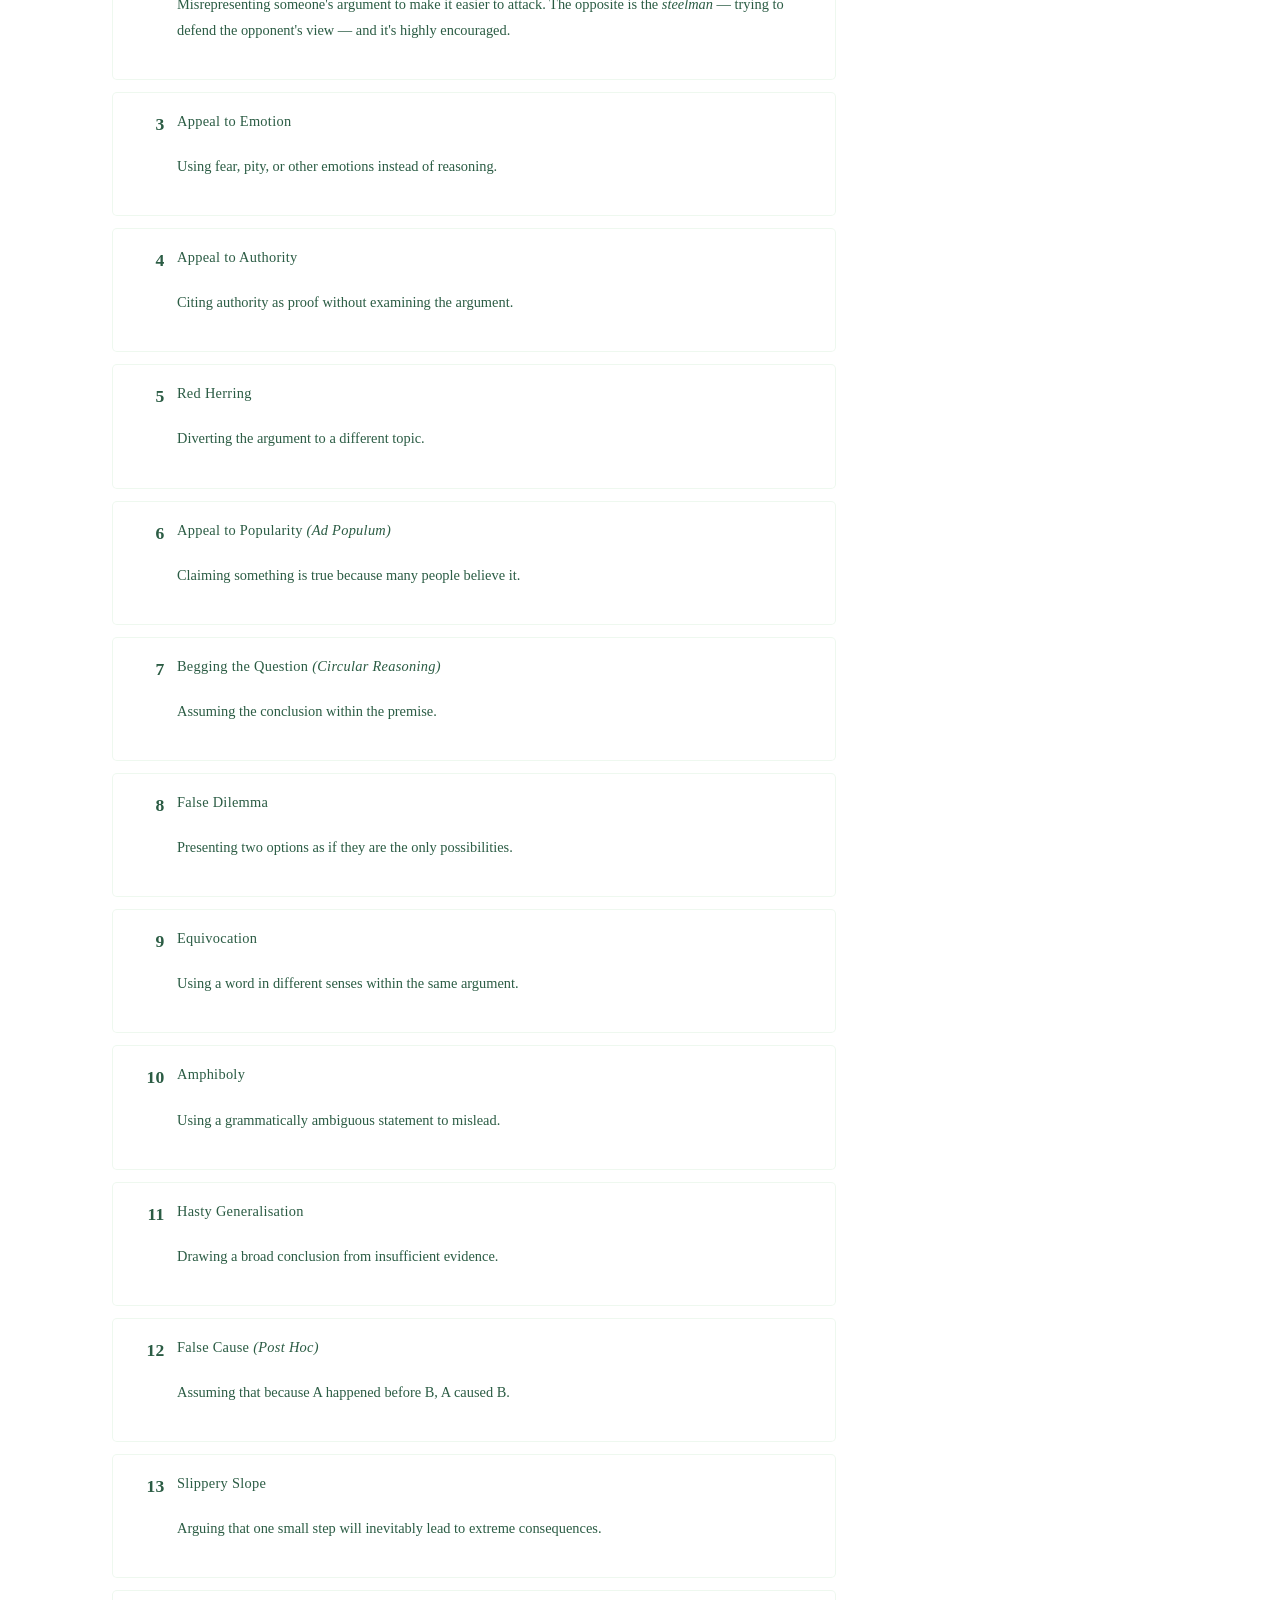
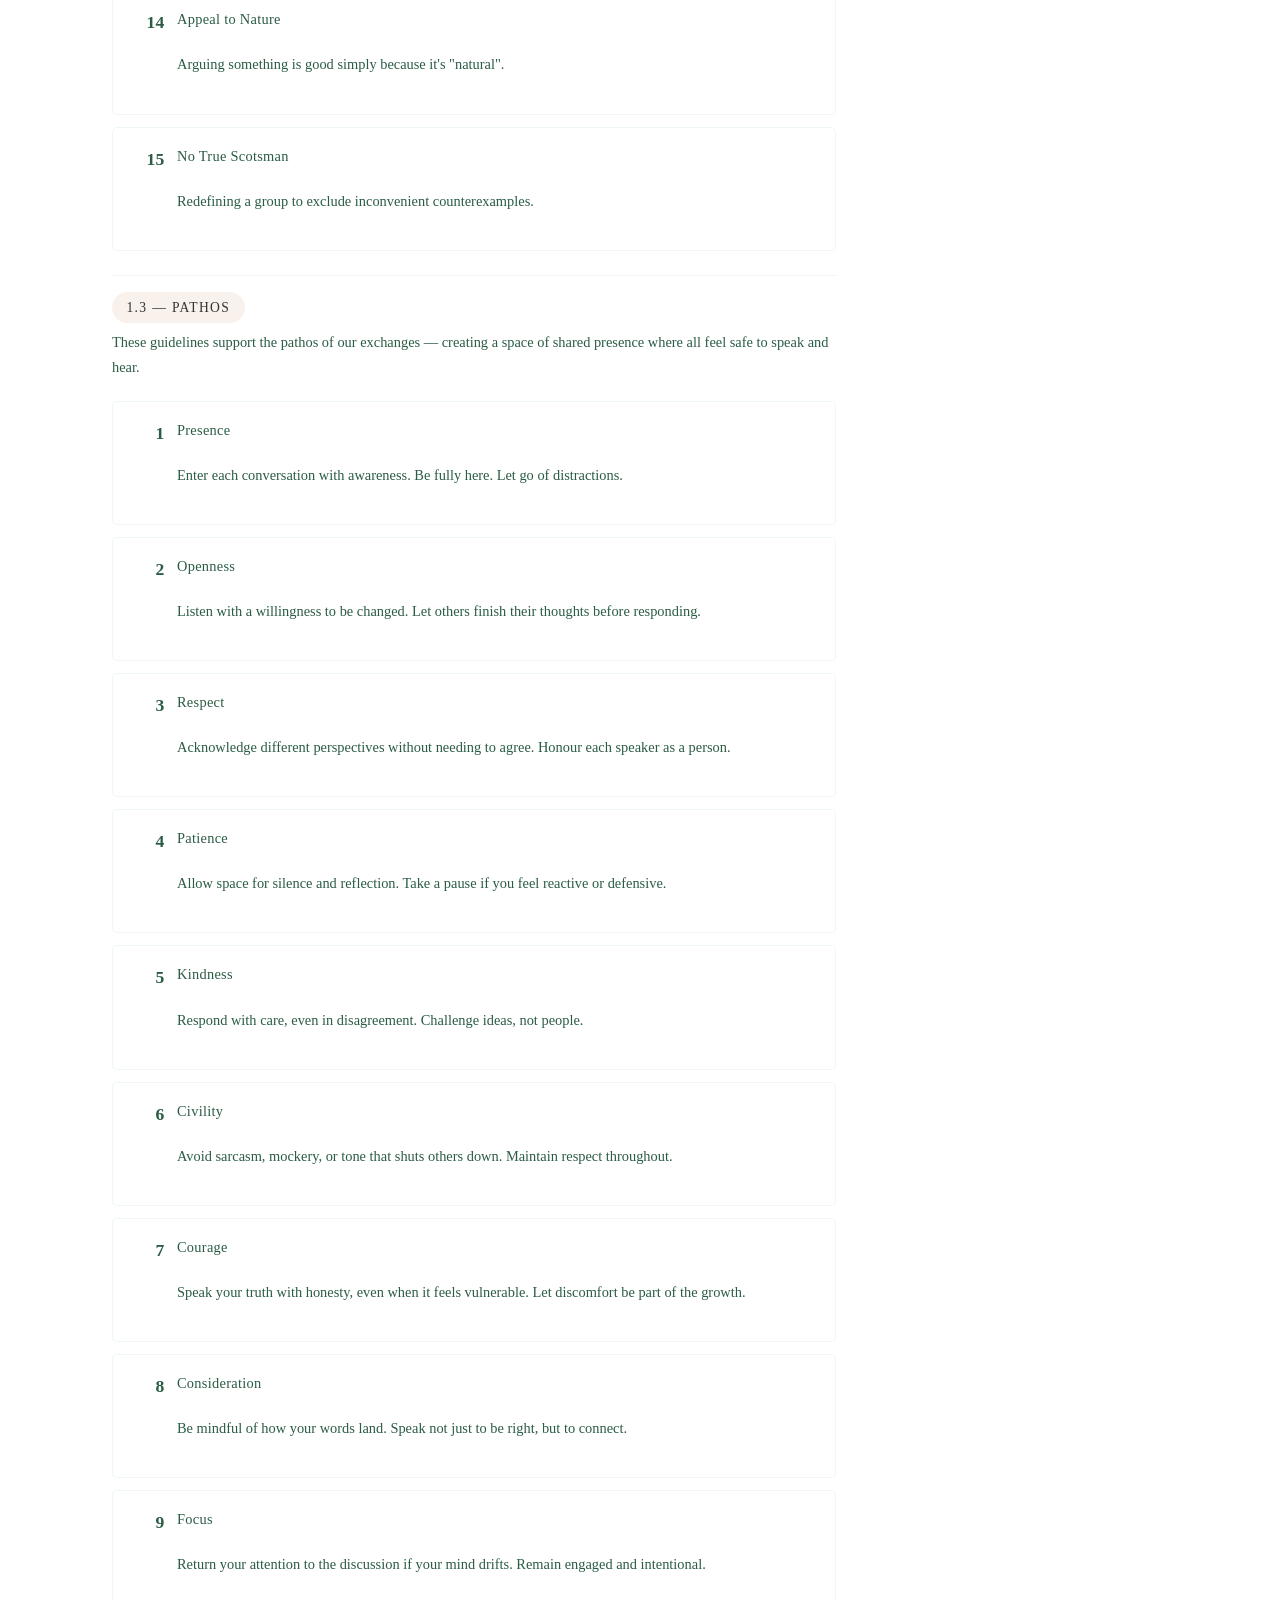
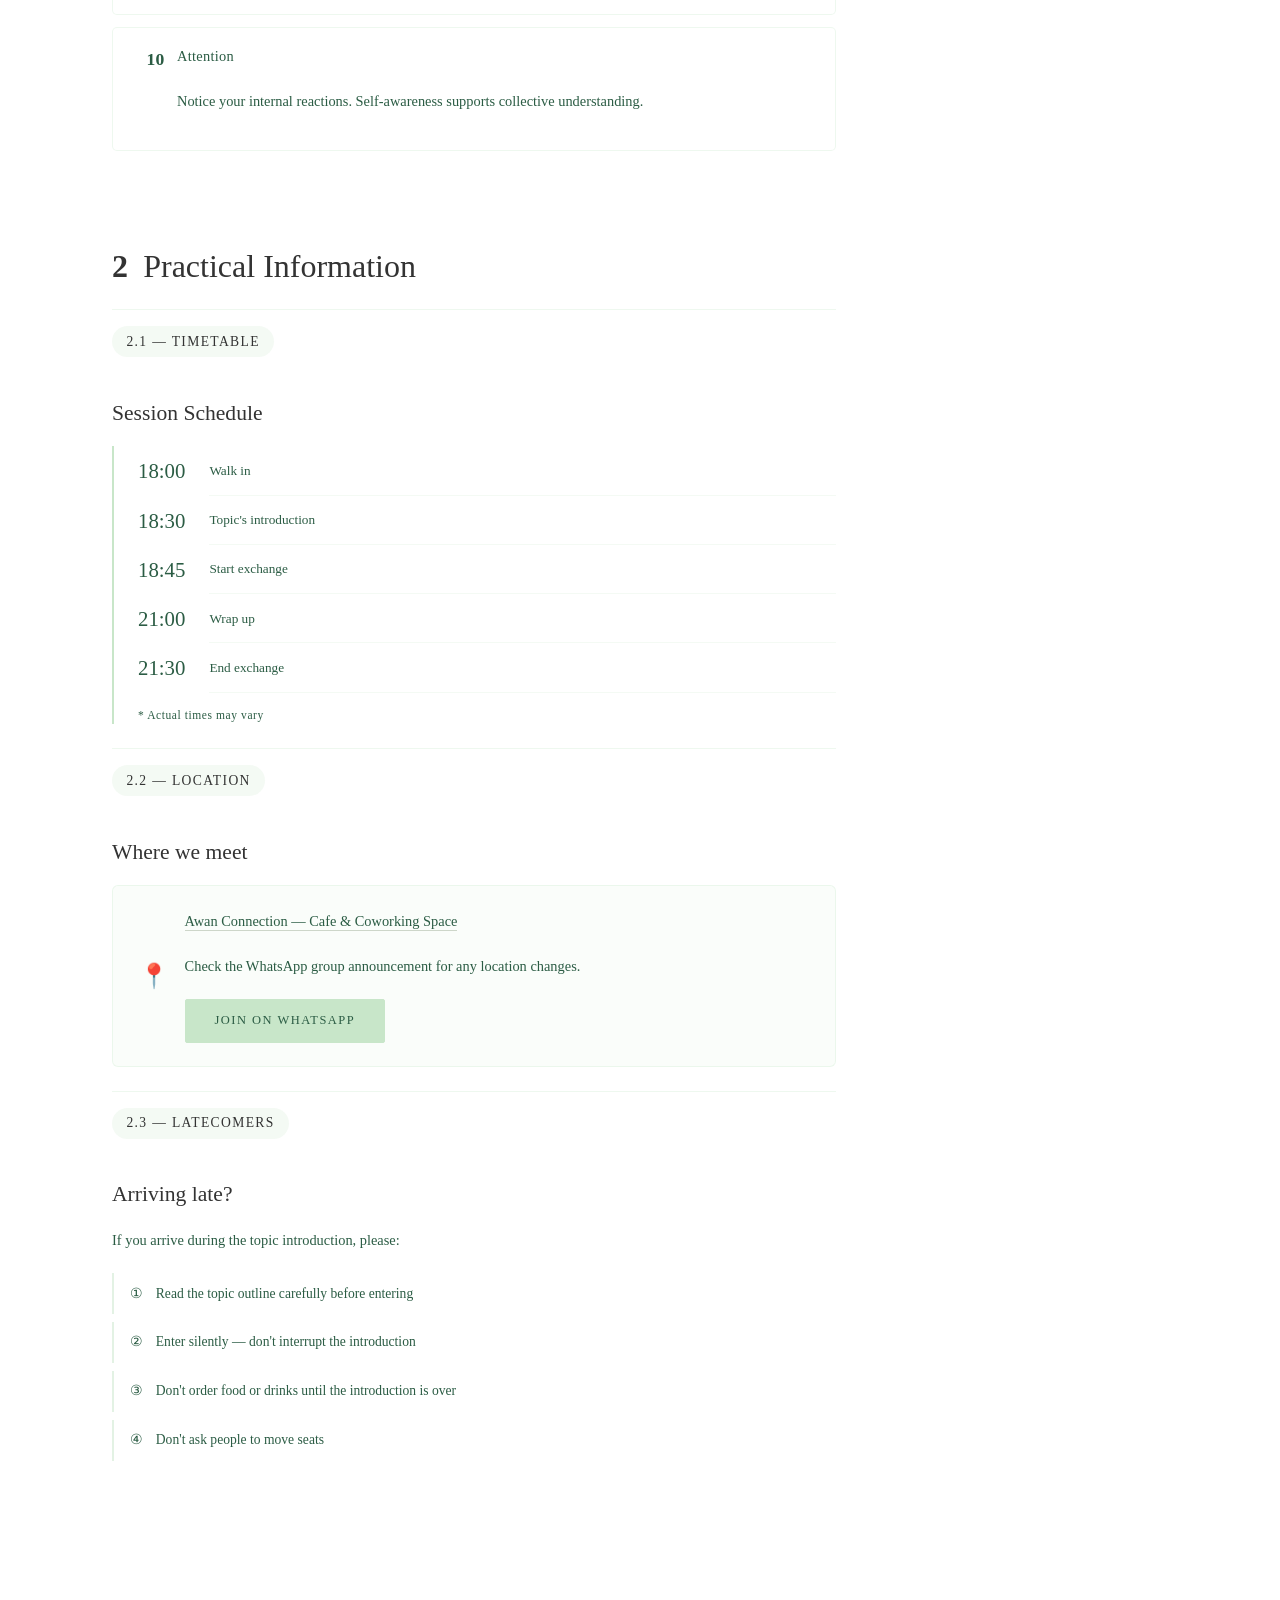
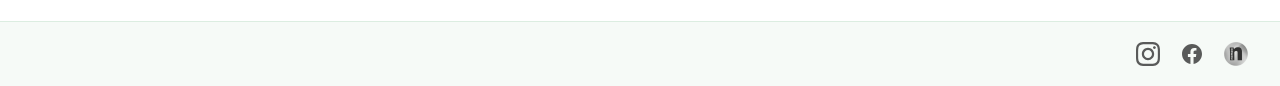
==== commit 6bd31334: "Add files via upload" ====
--- a/about.html
+++ b/about.html
@@ -85,8 +85,10 @@
       .content-section {
         max-width: 1120px !important;
         margin: 0 auto;
+        padding: 2rem 2rem 6rem !important;
         display: grid;
         grid-template-columns: minmax(0, 1fr) 300px;
+        grid-template-rows: auto;
         gap: 2rem;
         align-items: start;
       }
@@ -94,9 +96,10 @@
       .toc {
         margin: 0;
         position: sticky;
-        top: 90px;
+        top: 76px;
         align-self: start;
         grid-column: 2;
+        grid-row: 1 / span 2;
         height: fit-content;
         padding: 1rem 1.25rem;
       }
--- a/style.css
+++ b/style.css
@@ -585,7 +585,7 @@
     top: 60px;
     left: 0;
     right: 0;
-    background: rgba(140, 195, 158, 1);
+    background: rgb(220, 242, 224);
     backdrop-filter: blur(12px);
     flex-direction: column;
     gap: 1rem;
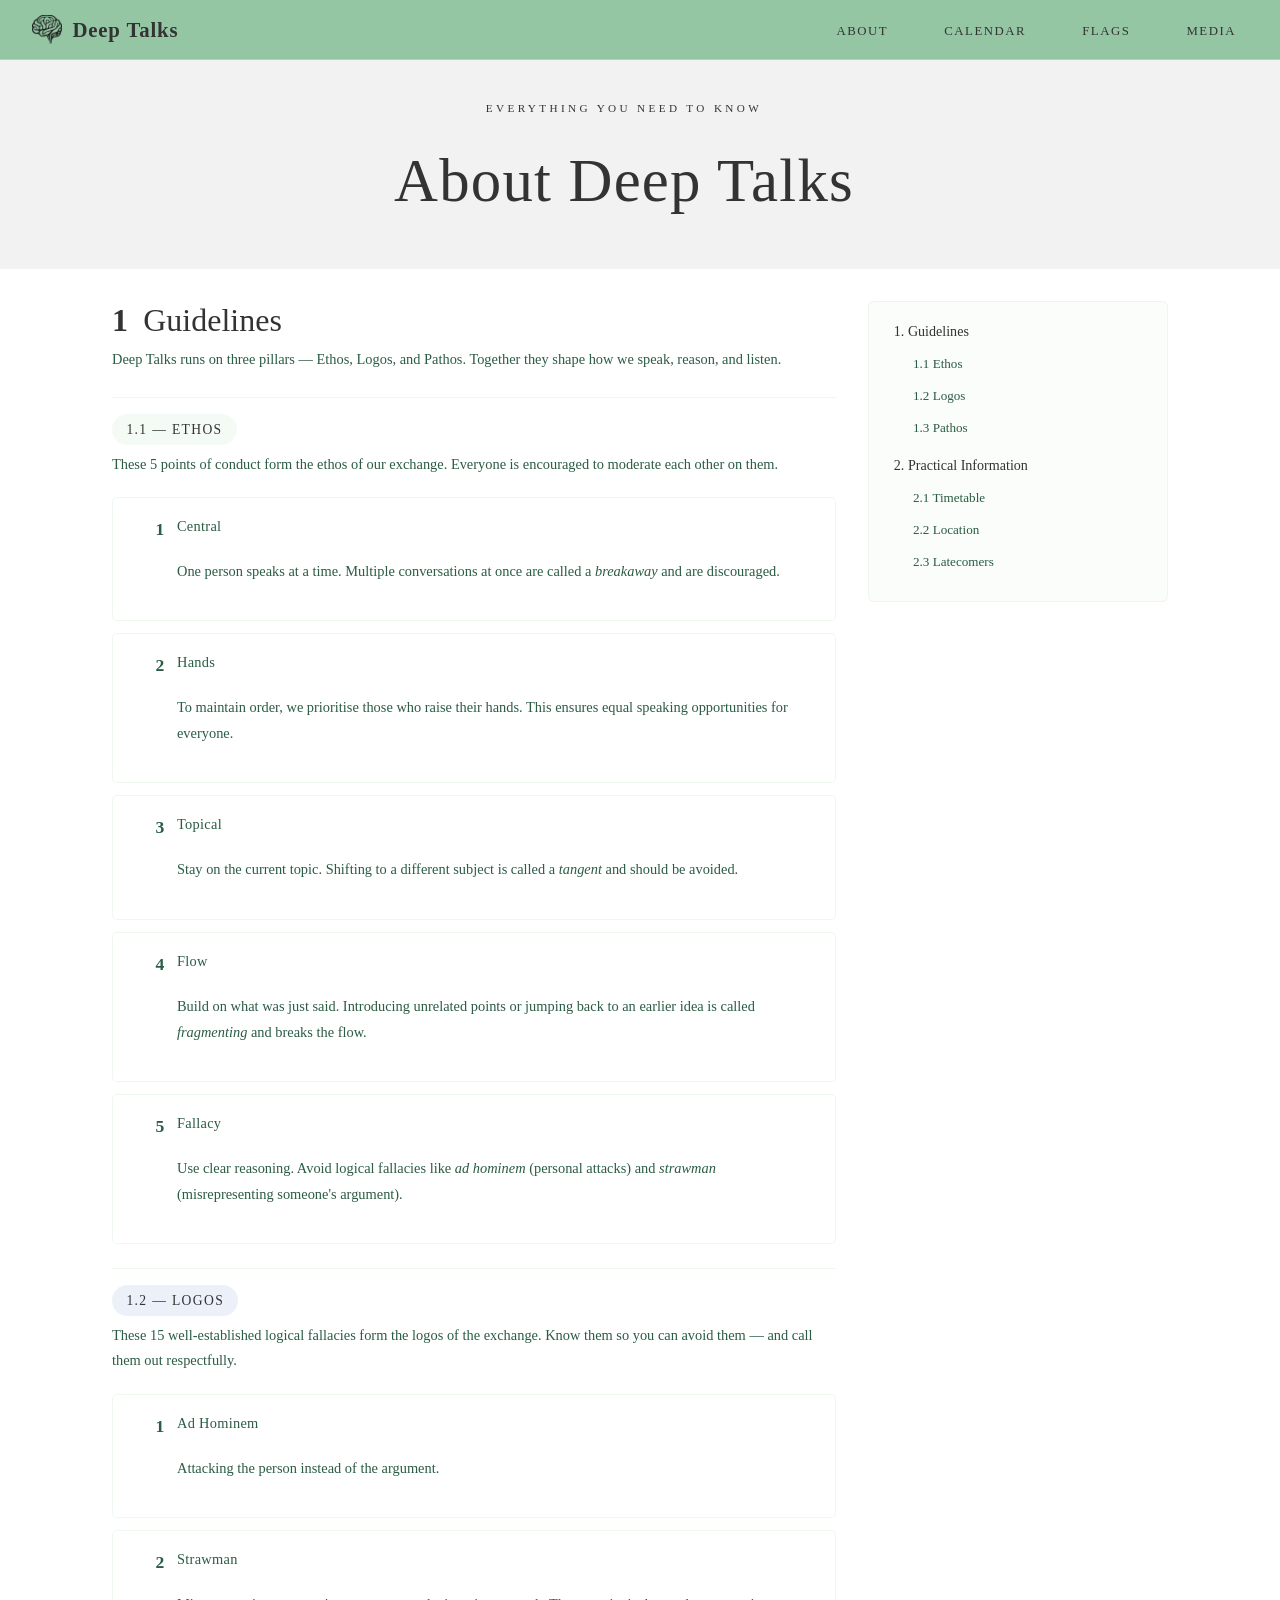
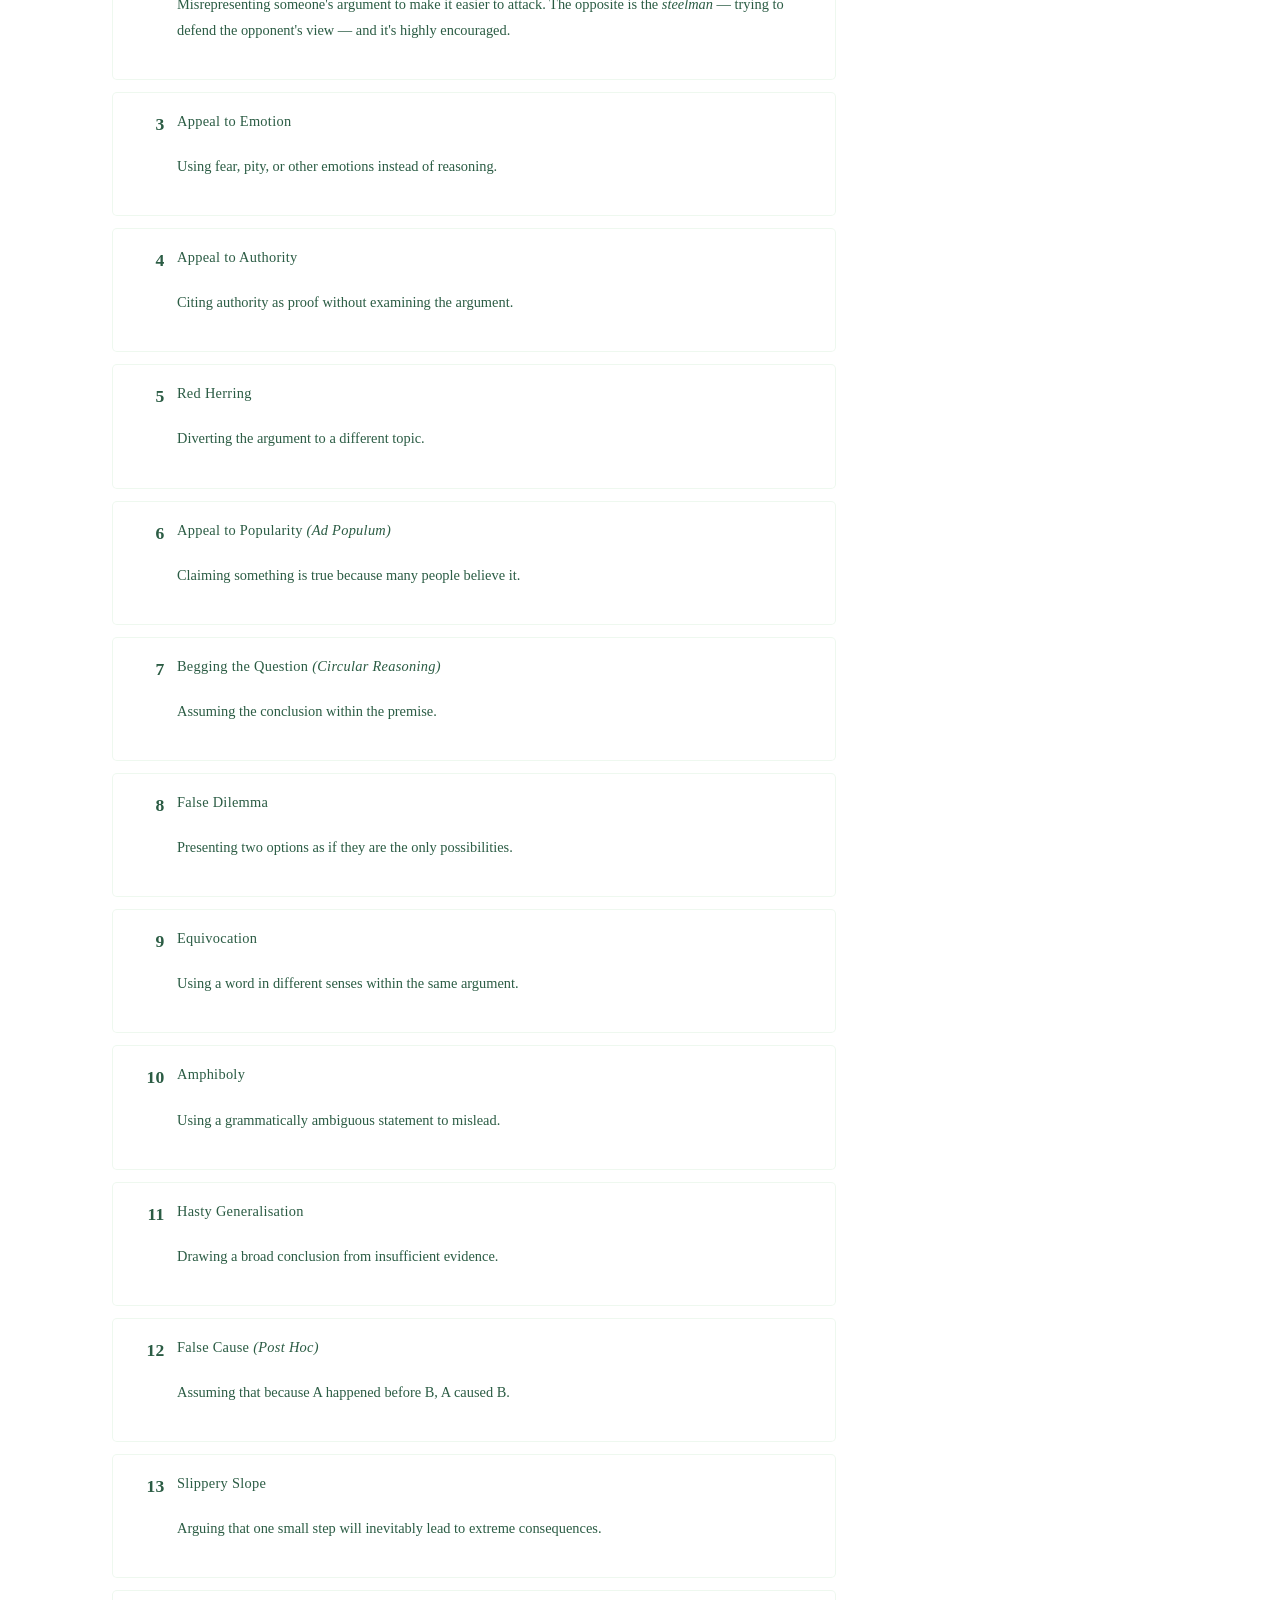
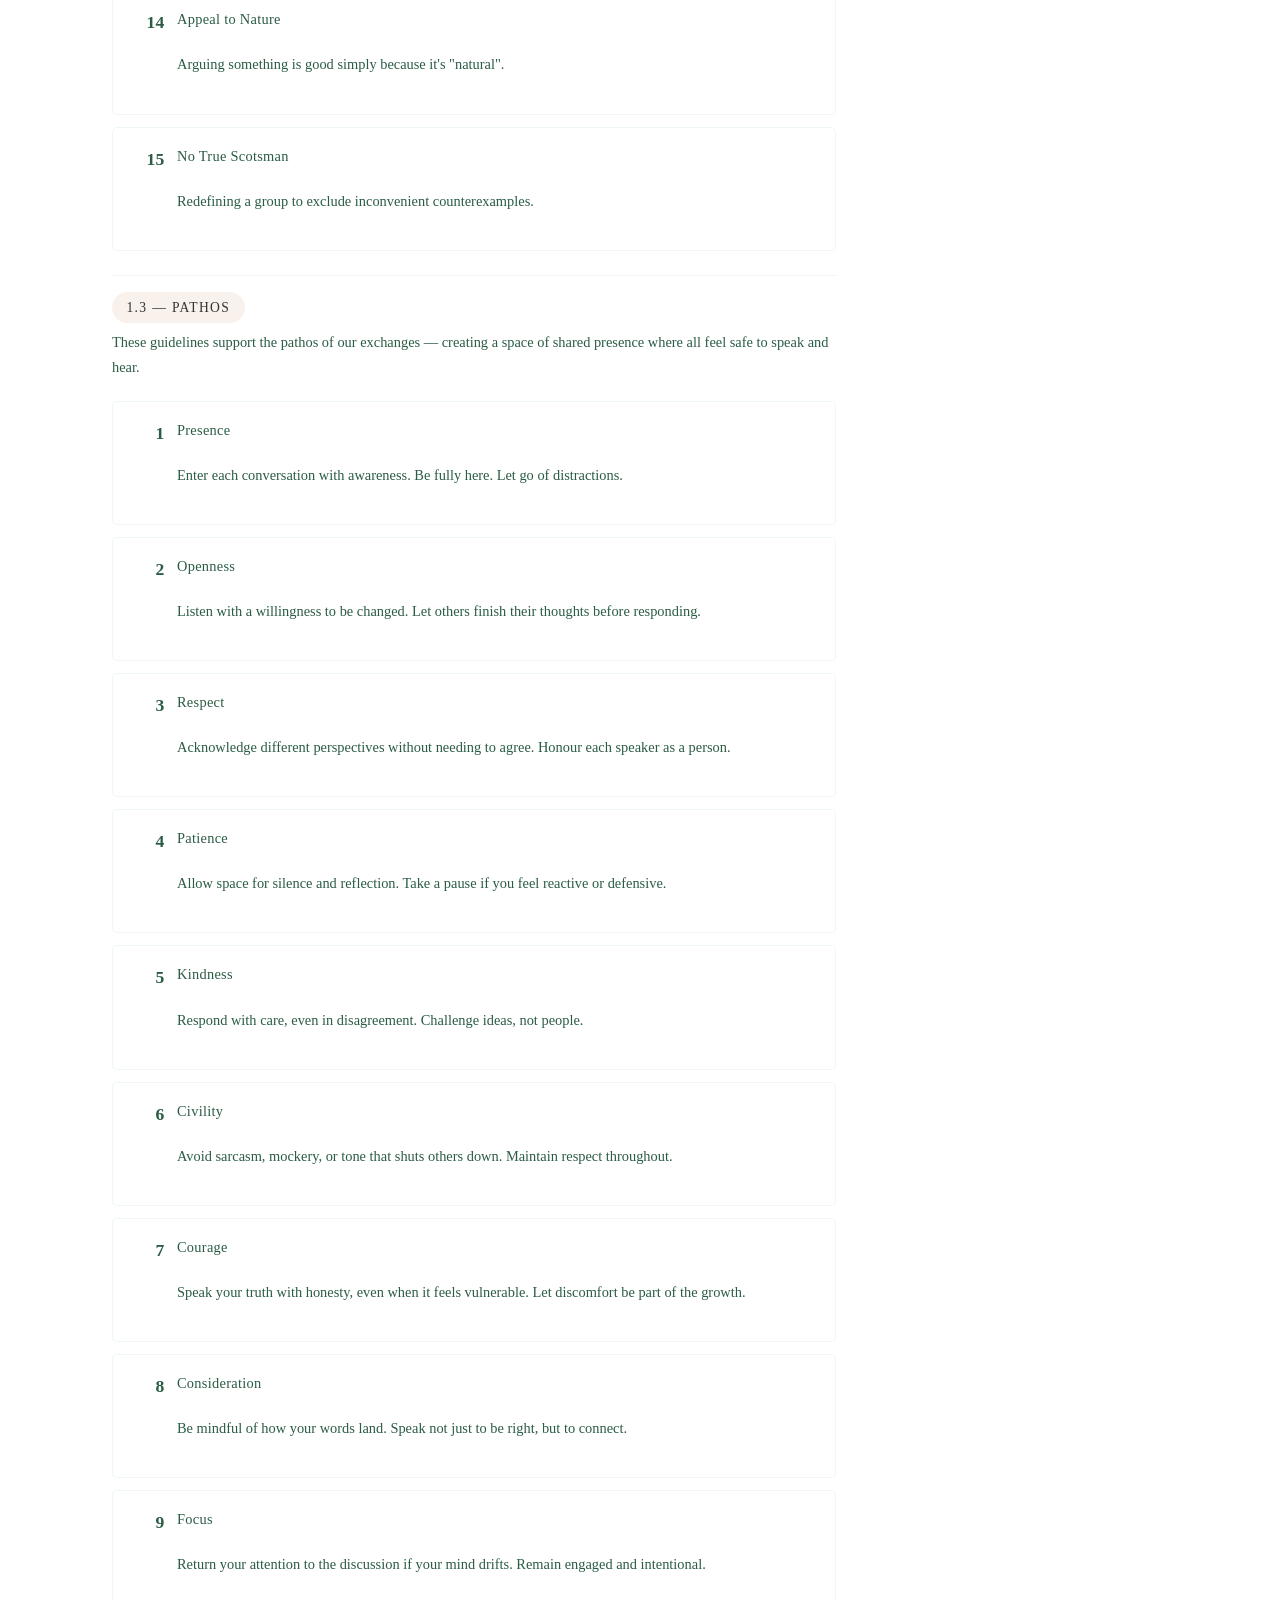
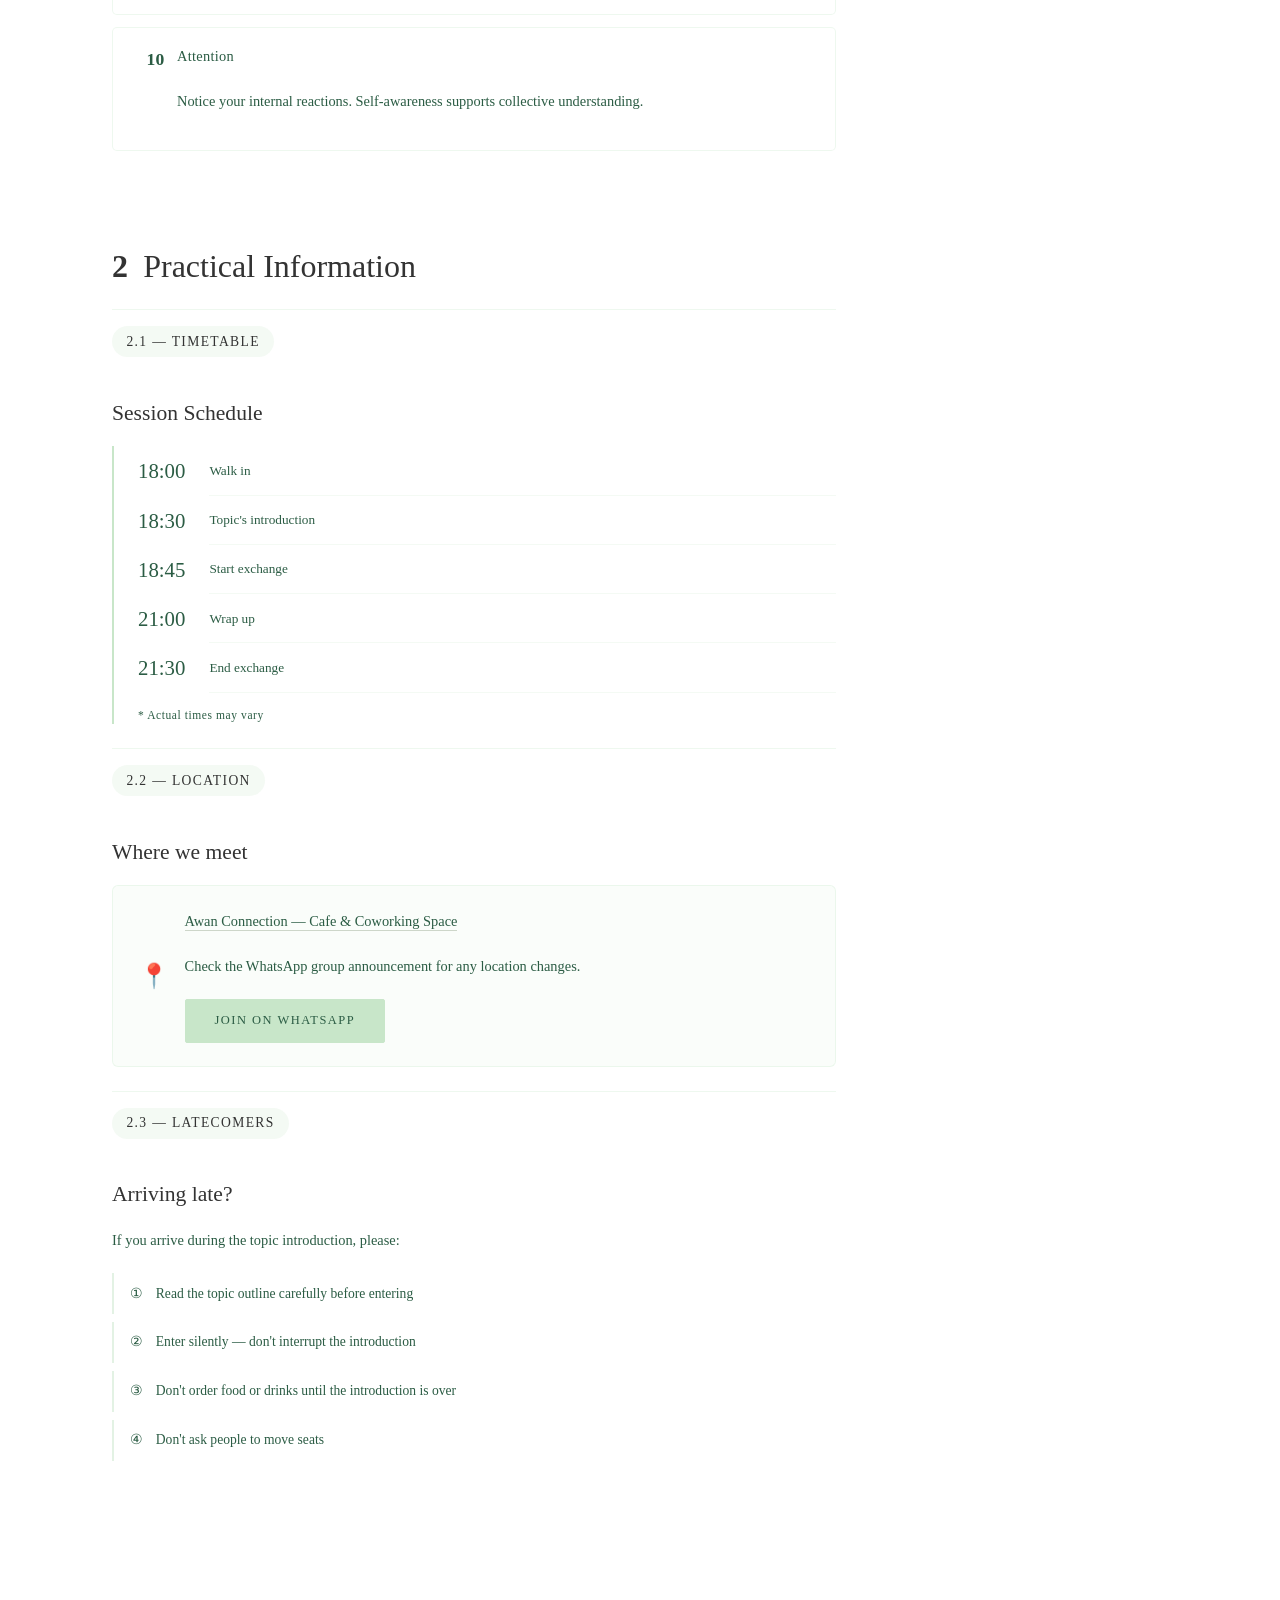
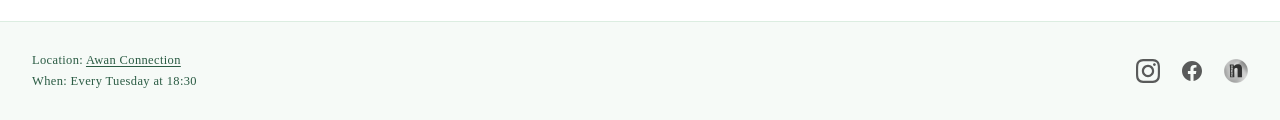
==== commit 65b26ede: "Add files via upload" ====
--- a/about.html
+++ b/about.html
@@ -739,6 +739,10 @@
   </div>
 
   <footer>
+    <div class="footer-info">
+      <div>Location: <a href="https://maps.app.goo.gl/g7SFhJDFu26mUhKx5" target="_blank" rel="noopener">Awan Connection</a></div>
+      <div>When: Every Tuesday at 18:30</div>
+    </div>
             <div class="footer-icons">
       <a class="footer-icon-link" href="https://www.instagram.com/deeptalkscanggu?igsh=MWF2MzBmNmhxN2dwZw==" target="_blank" rel="noopener" title="Instagram">
         <svg viewBox="0 0 24 24" xmlns="http://www.w3.org/2000/svg"><path d="M12 2.163c3.204 0 3.584.012 4.85.07 3.252.148 4.771 1.691 4.919 4.919.058 1.265.069 1.645.069 4.849 0 3.205-.012 3.584-.069 4.849-.149 3.225-1.664 4.771-4.919 4.919-1.266.058-1.644.07-4.85.07-3.204 0-3.584-.012-4.849-.07-3.26-.149-4.771-1.699-4.919-4.92-.058-1.265-.07-1.644-.07-4.849 0-3.204.013-3.583.07-4.849.149-3.227 1.664-4.771 4.919-4.919 1.266-.057 1.645-.069 4.849-.069zm0-2.163c-3.259 0-3.667.014-4.947.072-4.358.2-6.78 2.618-6.98 6.98-.059 1.281-.073 1.689-.073 4.948 0 3.259.014 3.668.072 4.948.2 4.358 2.618 6.78 6.98 6.98 1.281.058 1.689.072 4.948.072 3.259 0 3.668-.014 4.948-.072 4.354-.2 6.782-2.618 6.979-6.98.059-1.28.073-1.689.073-4.948 0-3.259-.014-3.667-.072-4.947-.196-4.354-2.617-6.78-6.979-6.98-1.281-.059-1.69-.073-4.949-.073zm0 5.838c-3.403 0-6.162 2.759-6.162 6.162s2.759 6.163 6.162 6.163 6.162-2.759 6.162-6.163c0-3.403-2.759-6.162-6.162-6.162zm0 10.162c-2.209 0-4-1.79-4-4 0-2.209 1.791-4 4-4s4 1.791 4 4c0 2.21-1.791 4-4 4zm6.406-11.845c-.796 0-1.441.645-1.441 1.44s.645 1.44 1.441 1.44c.795 0 1.439-.645 1.439-1.44s-.644-1.44-1.439-1.44z"/></svg>
--- a/style.css
+++ b/style.css
@@ -441,13 +441,40 @@
 footer {
   background: rgba(140, 195, 158, 0.08);
   border-top: 1px solid rgba(140, 195, 158, 0.25);
-  padding: 1.25rem 2rem;
+  padding: 1.75rem 2rem;
   font-size: 0.75rem;
   color: var(--grey-dark);
   letter-spacing: 0.08em;
   display: flex;
   align-items: center;
-  justify-content: flex-end;
+  justify-content: space-between;
+  gap: 1rem;
+}
+
+.footer-info {
+  line-height: 1.7;
+  color: var(--green-dark);
+  font-size: 0.78rem;
+  letter-spacing: 0.03em;
+}
+
+.footer-info a {
+  color: var(--green-dark);
+  text-decoration: underline;
+  text-underline-offset: 2px;
+}
+
+.footer-info a:hover {
+  color: var(--grey-dark);
+}
+
+@media (max-width: 679px) {
+  footer {
+    flex-direction: column;
+    align-items: center;
+    text-align: center;
+    gap: 1rem;
+  }
 }
 
 footer a { color: var(--grey-dark); text-decoration: none; }
@@ -588,8 +615,21 @@
     background: rgb(220, 242, 224);
     backdrop-filter: blur(12px);
     flex-direction: column;
-    gap: 1rem;
-    padding: 1rem;
+    gap: 0;
+    padding: 0.5rem 0;
     z-index: 99;
   }
-}
+
+  .nav-toggle:checked ~ .nav-links li {
+    width: 100%;
+  }
+
+  .nav-toggle:checked ~ .nav-links li a {
+    display: block;
+    width: 100%;
+    padding: 0.75rem 1.25rem;
+    border-radius: 0;
+    box-sizing: border-box;
+    text-align: right;
+  }
+}
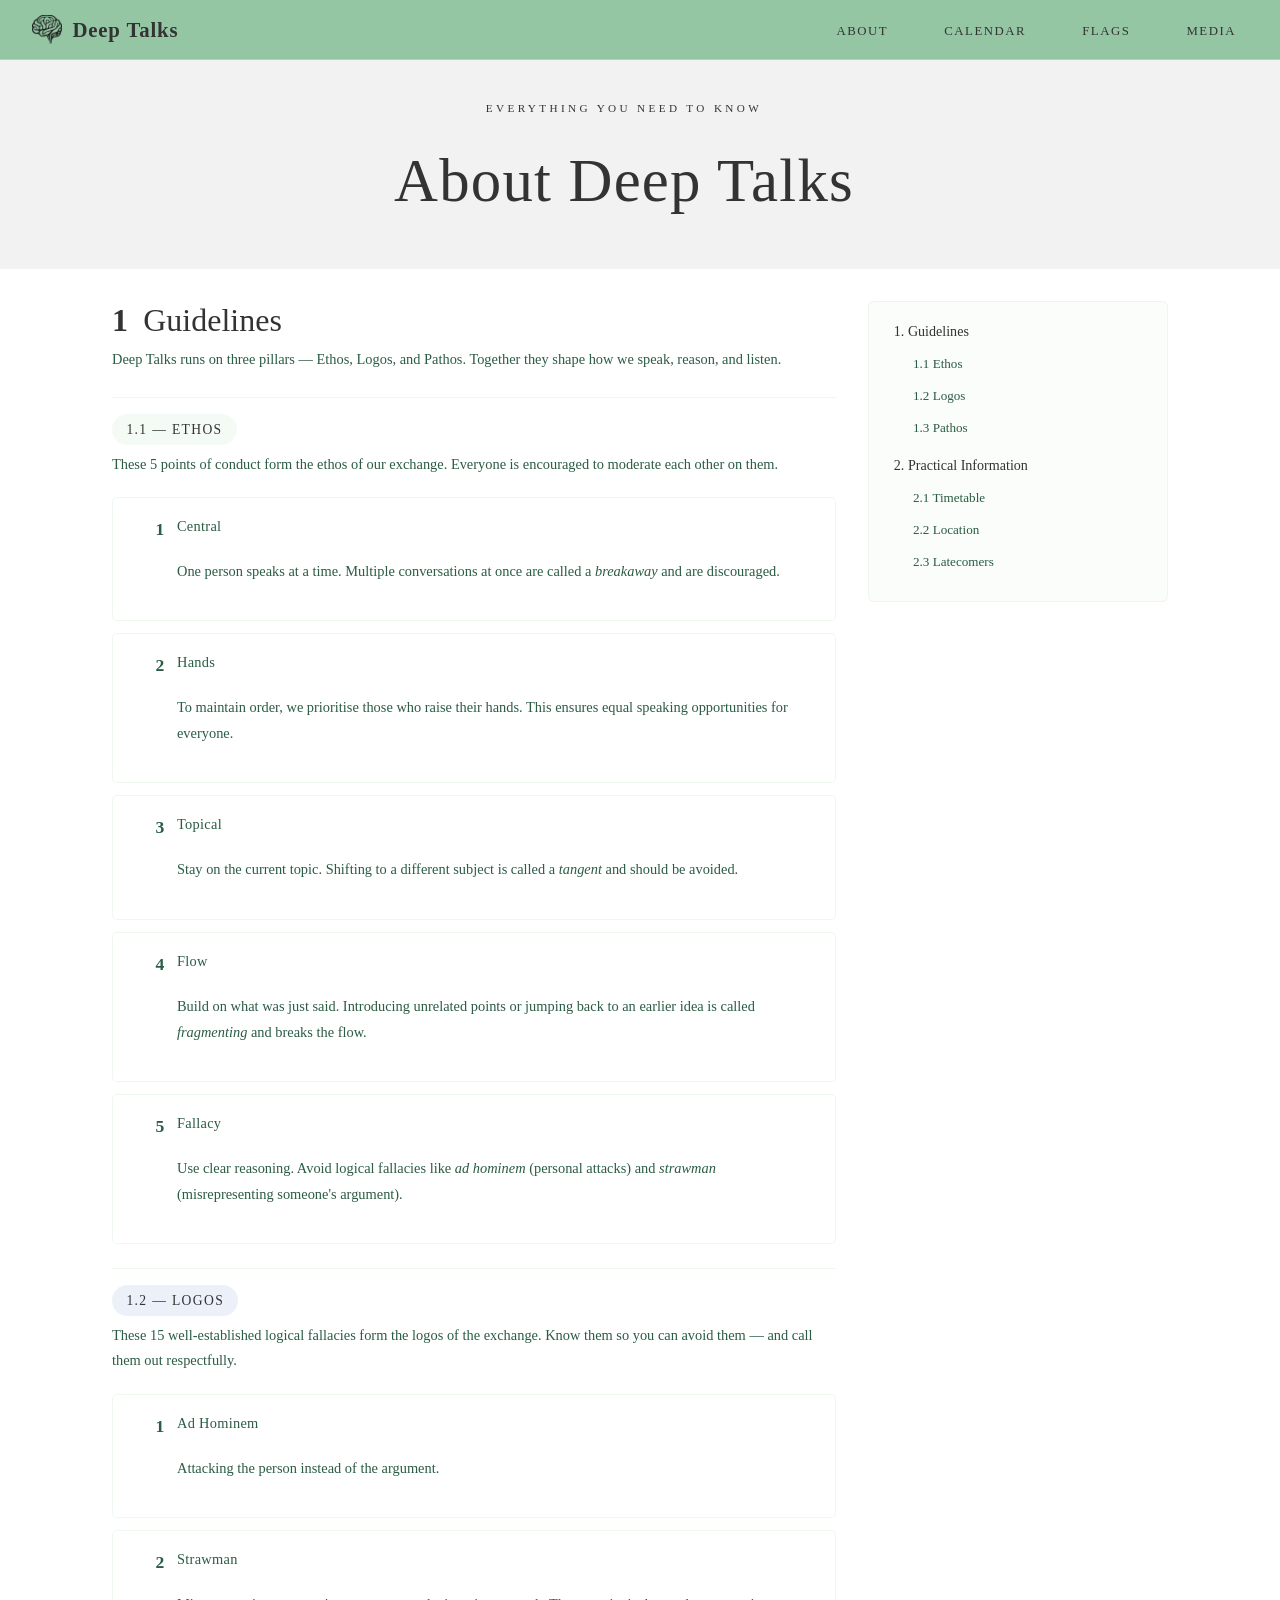
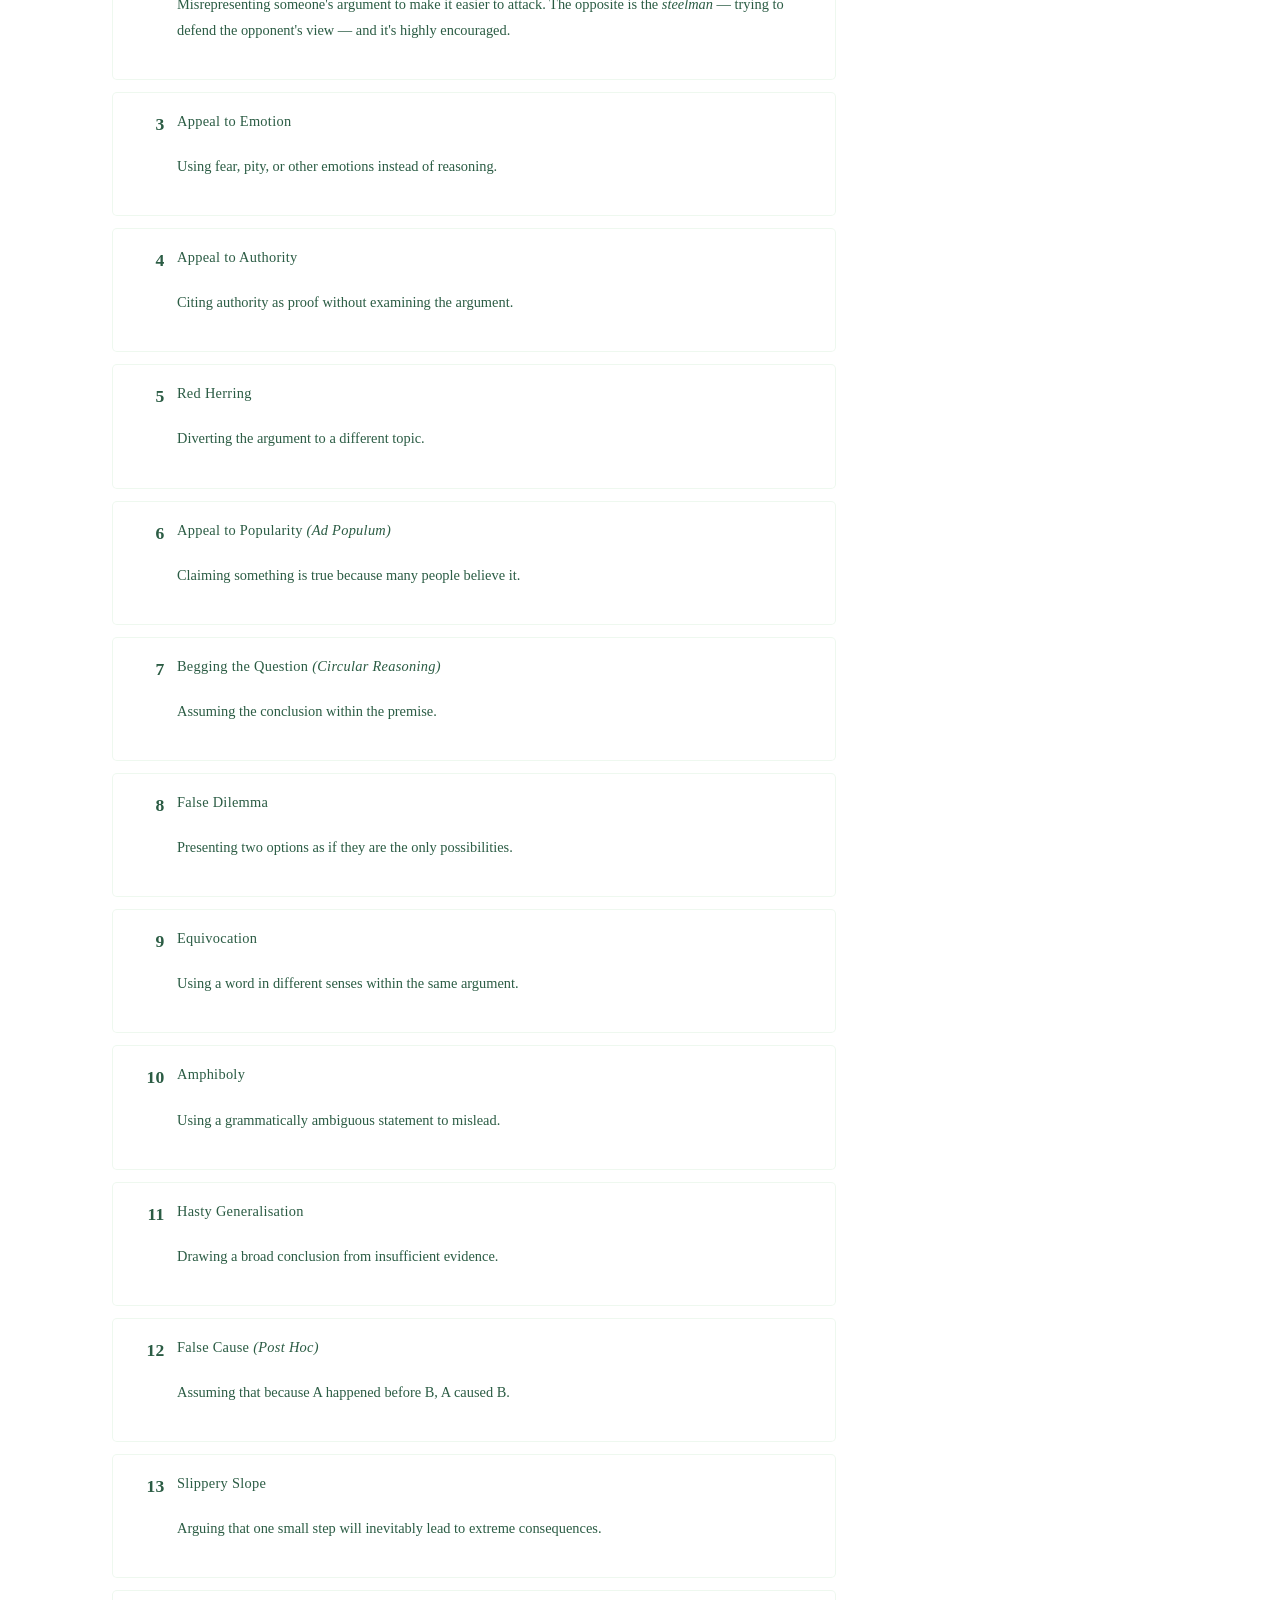
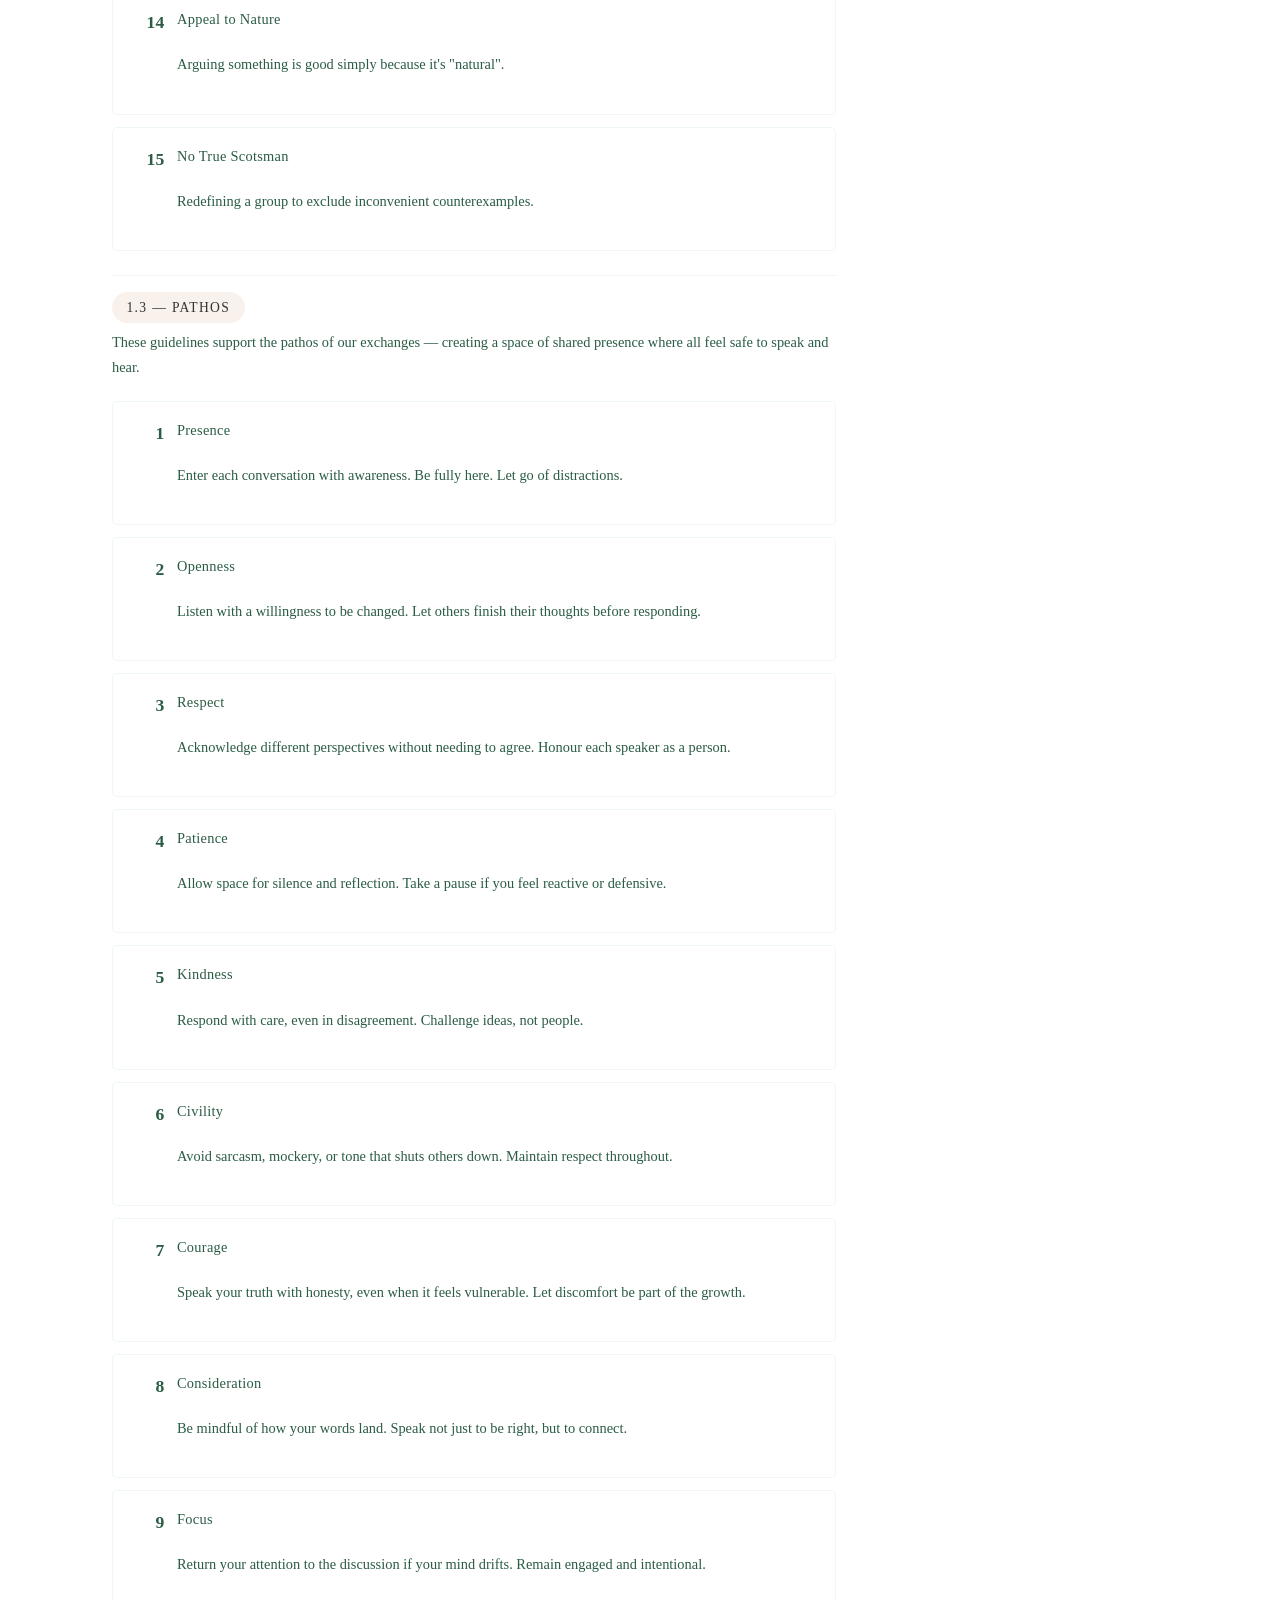
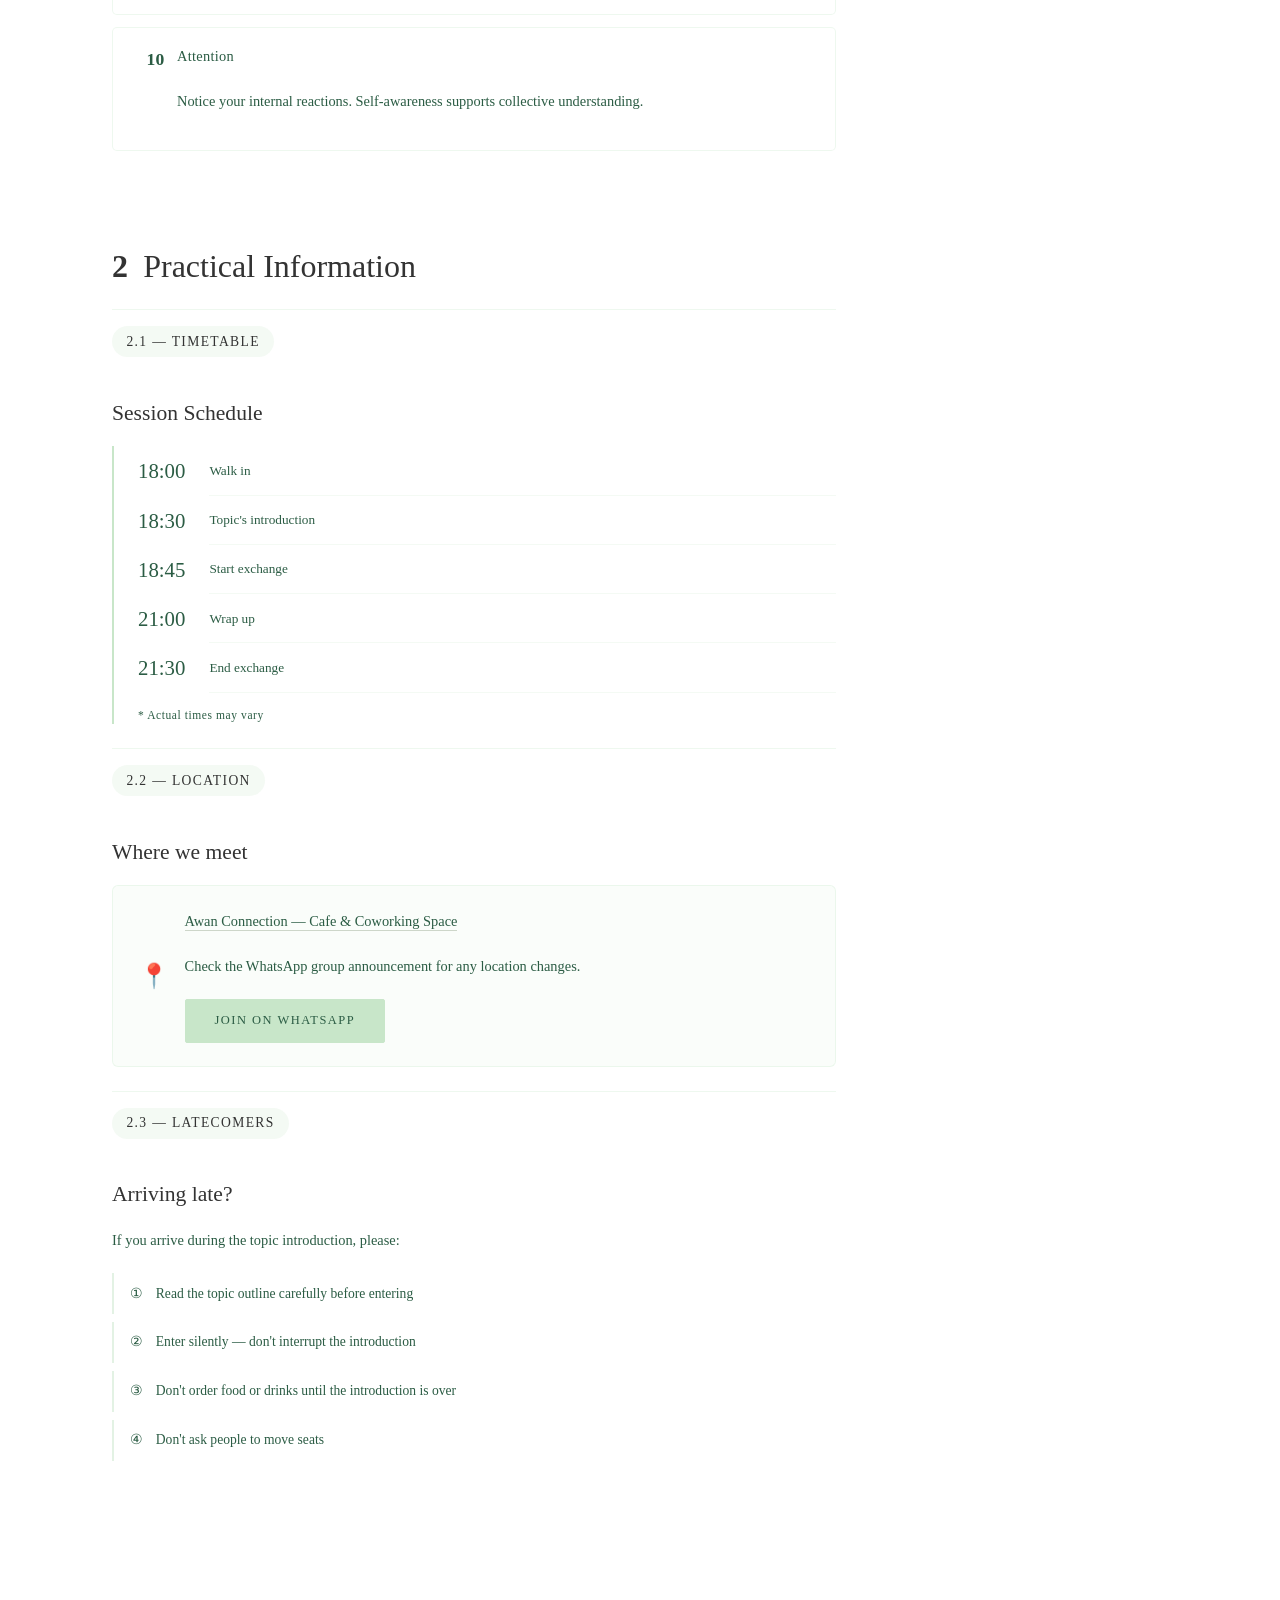
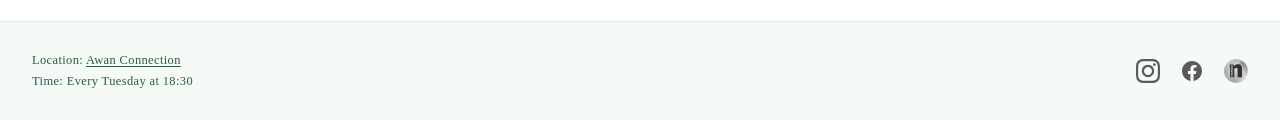
==== commit 44ae5afa: "Add files via upload" ====
--- a/about.html
+++ b/about.html
@@ -741,7 +741,7 @@
   <footer>
     <div class="footer-info">
       <div>Location: <a href="https://maps.app.goo.gl/g7SFhJDFu26mUhKx5" target="_blank" rel="noopener">Awan Connection</a></div>
-      <div>When: Every Tuesday at 18:30</div>
+      <div>Time: Every Tuesday at 18:30</div>
     </div>
             <div class="footer-icons">
       <a class="footer-icon-link" href="https://www.instagram.com/deeptalkscanggu?igsh=MWF2MzBmNmhxN2dwZw==" target="_blank" rel="noopener" title="Instagram">
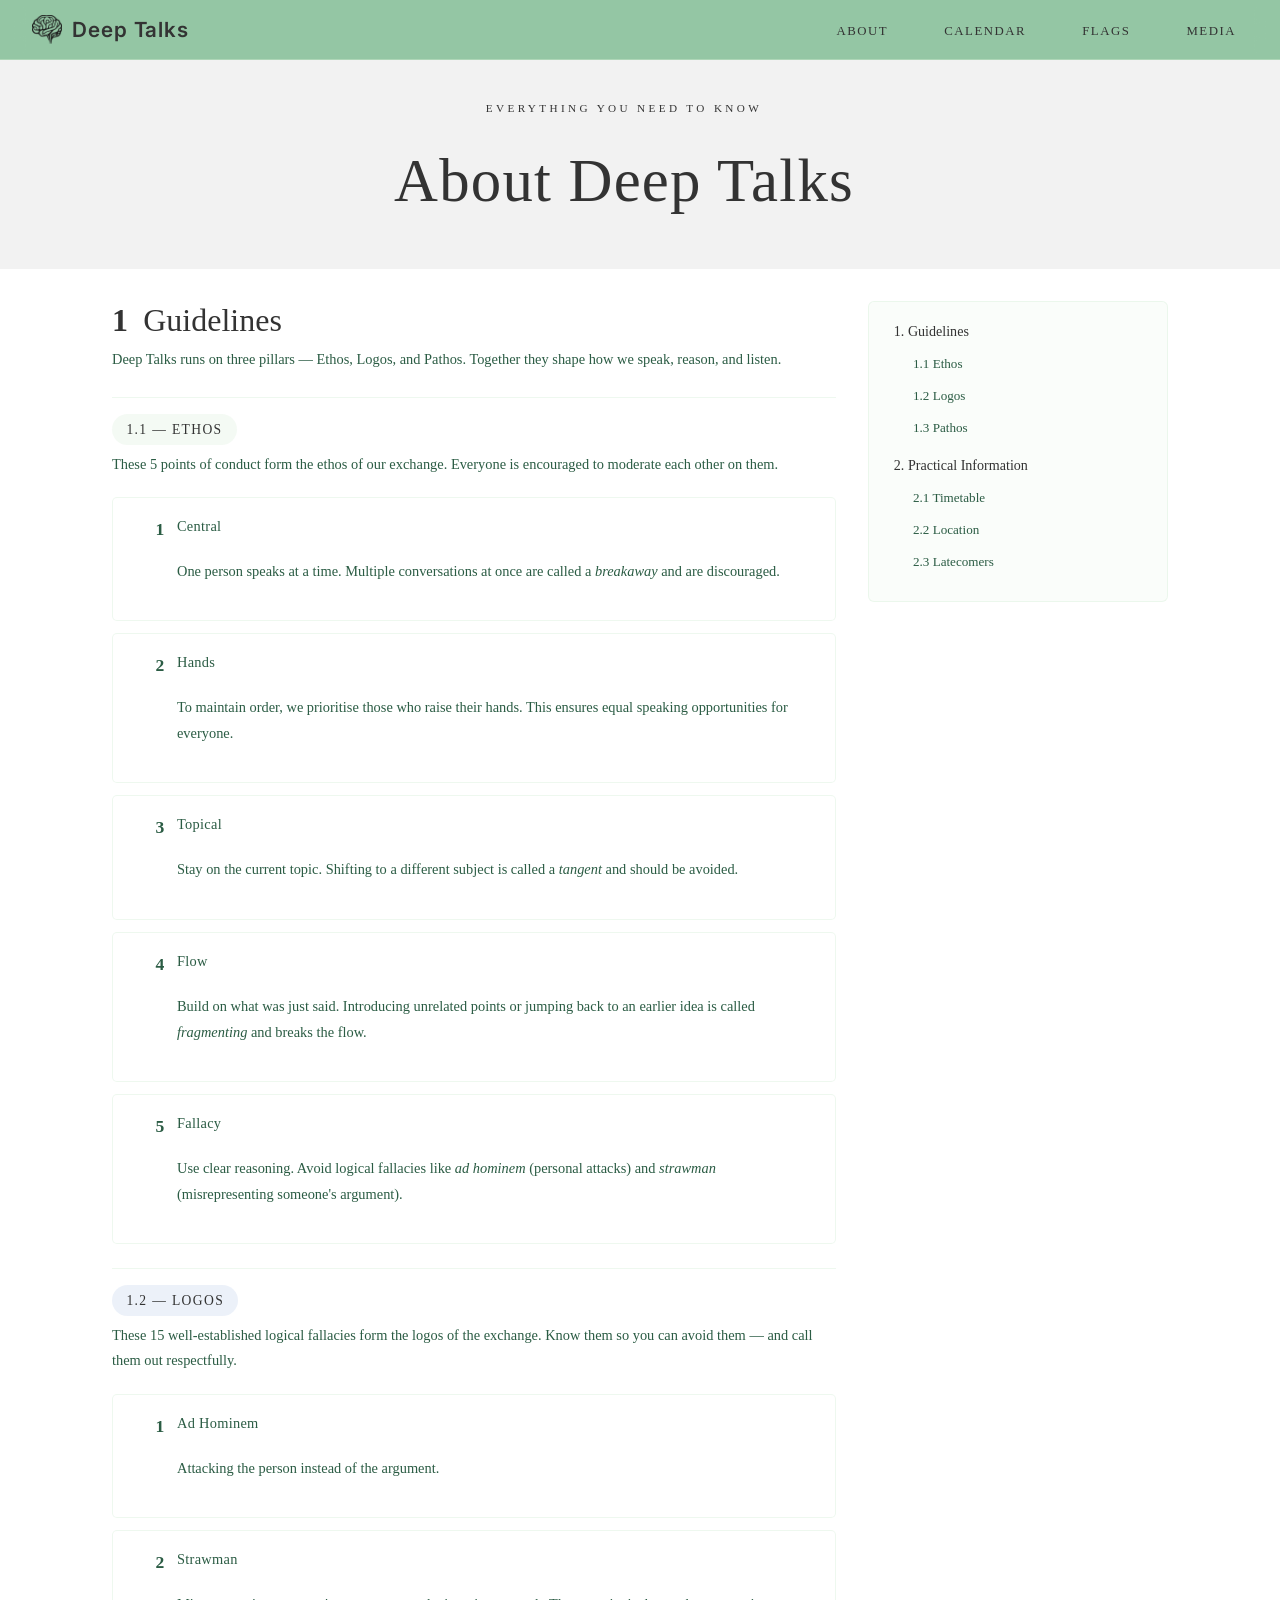
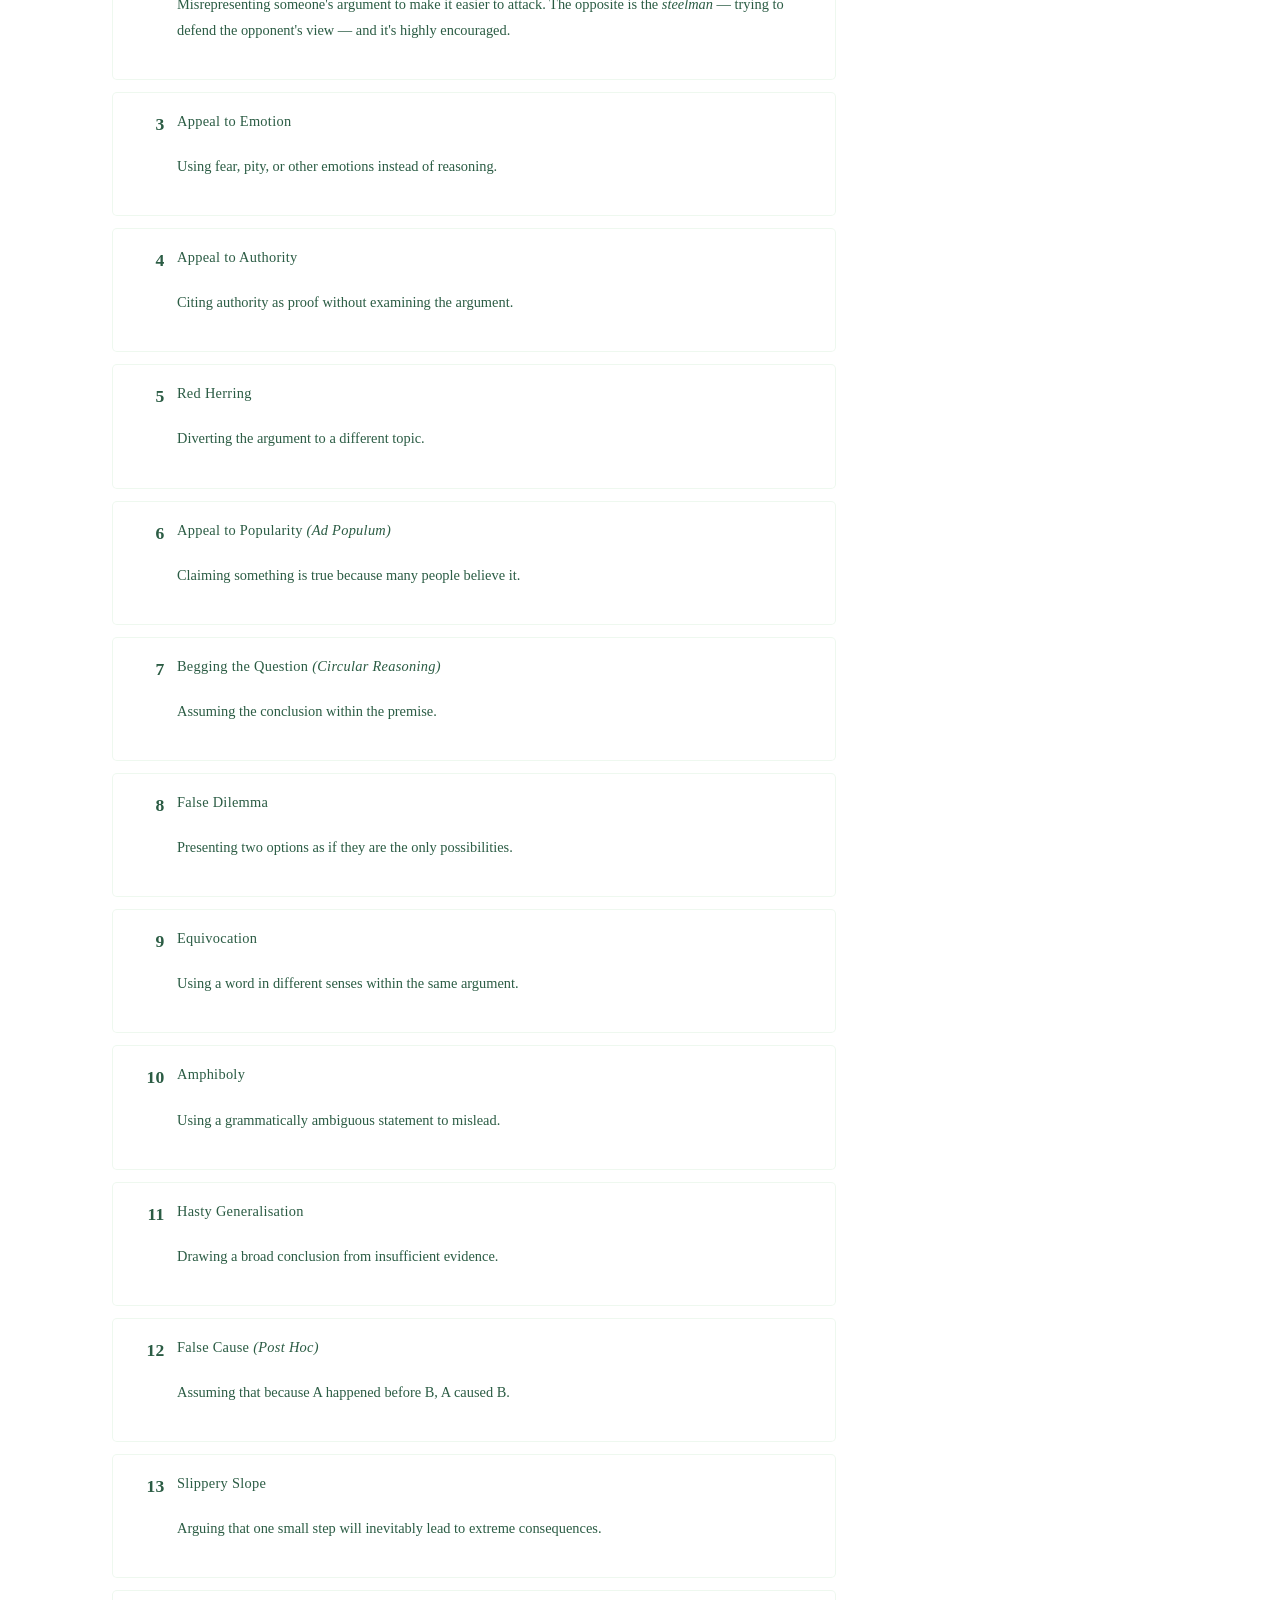
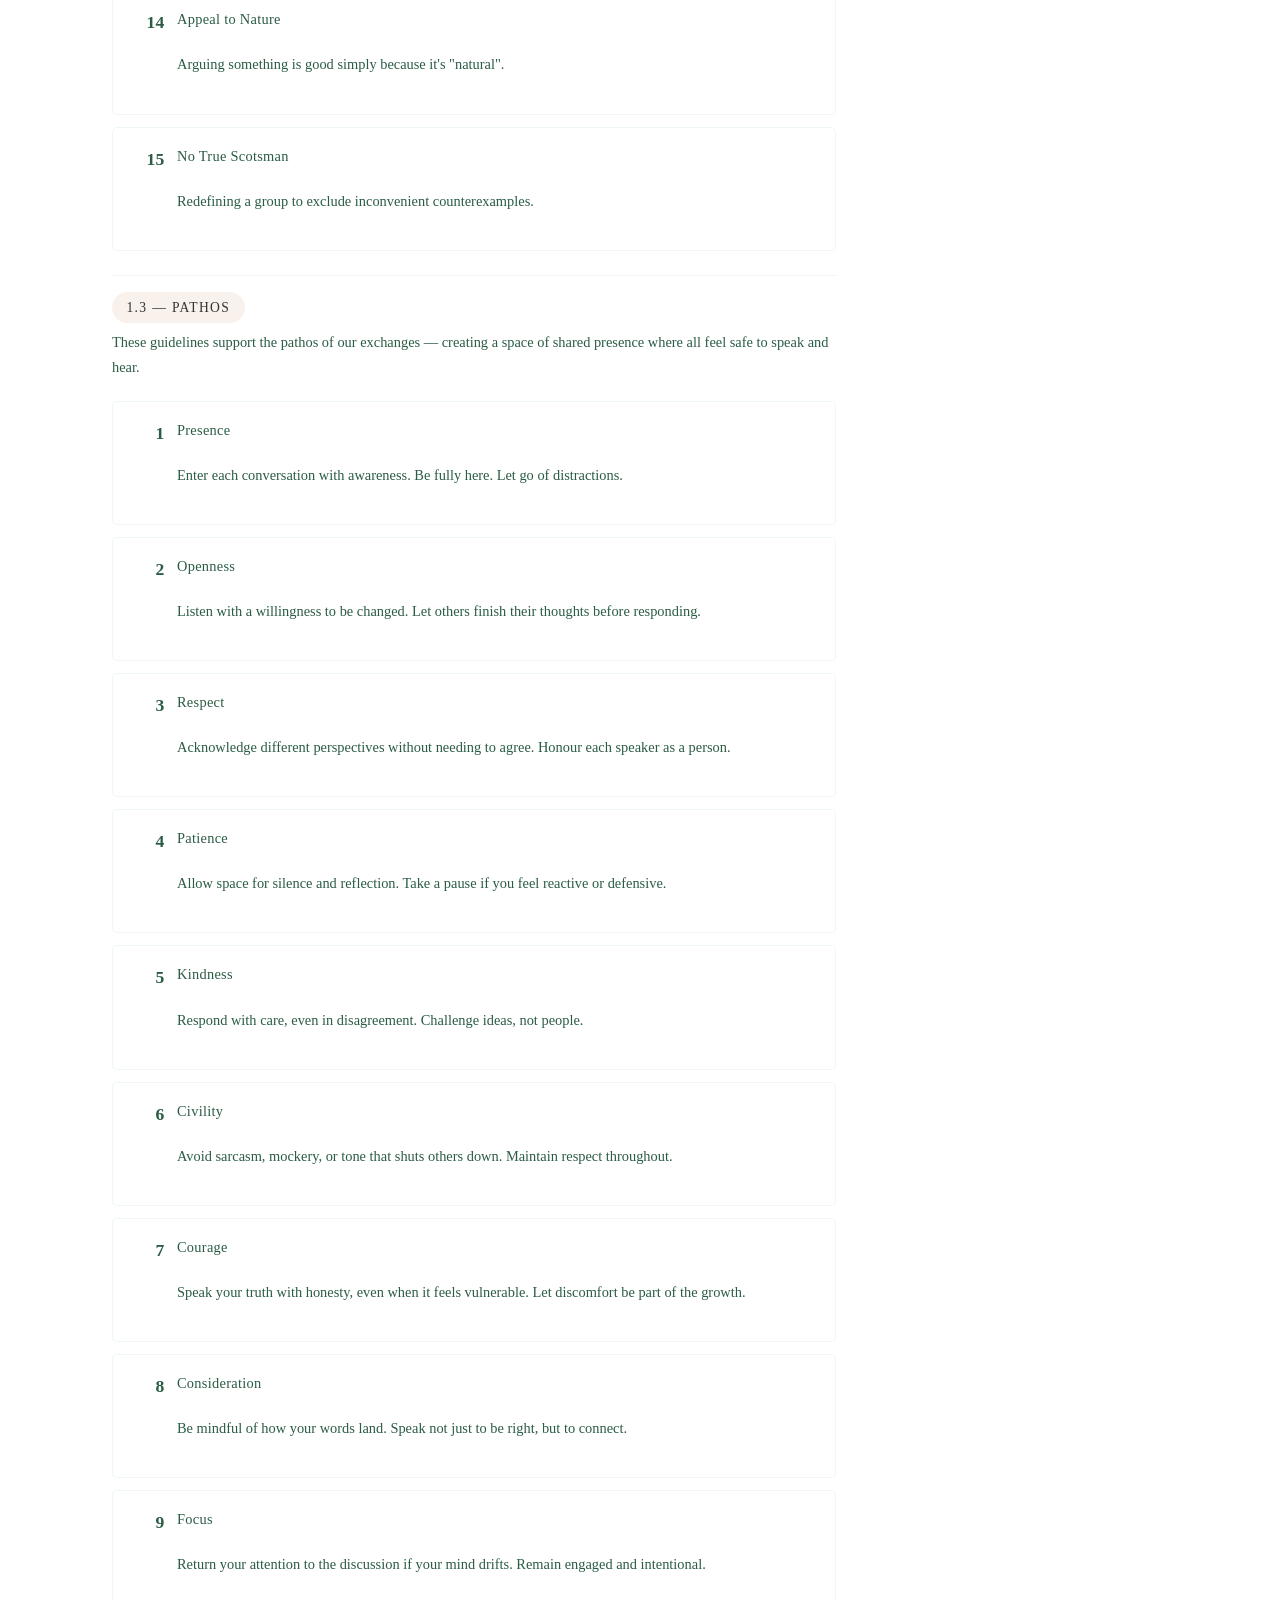
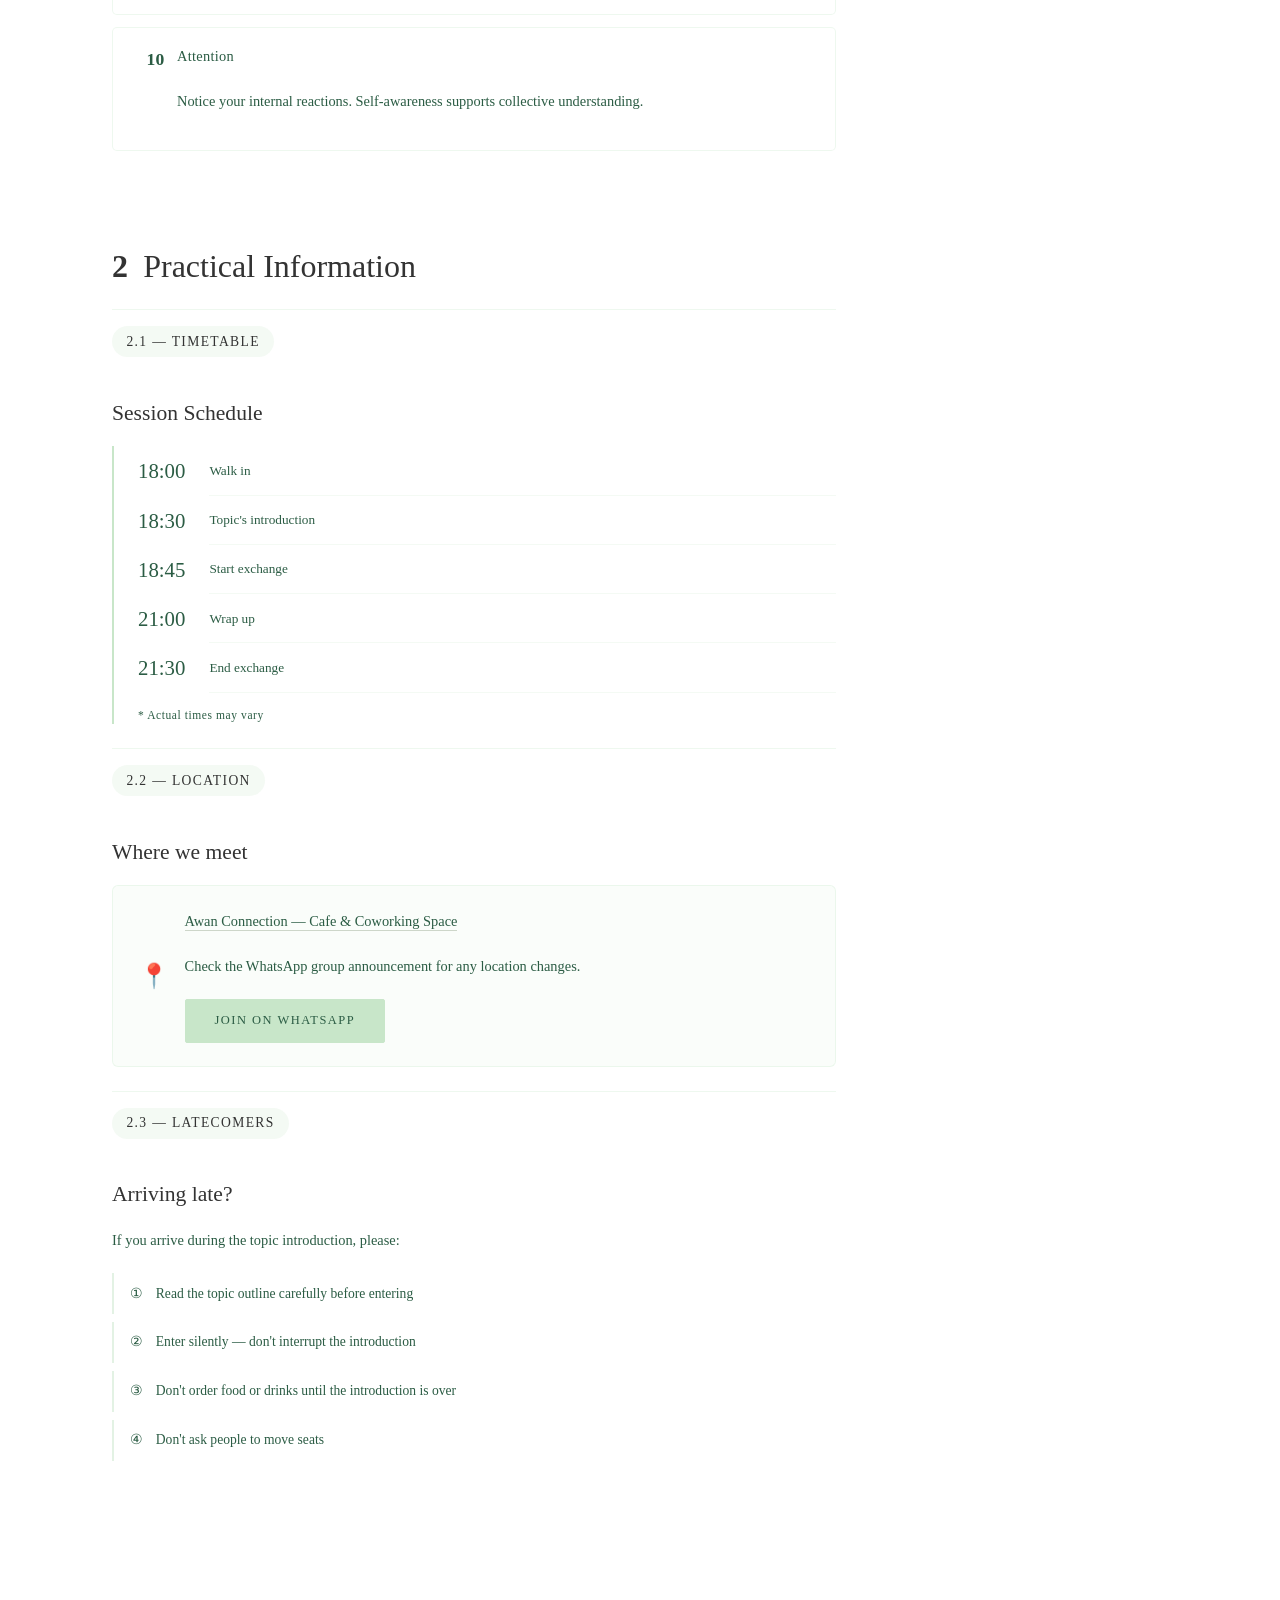
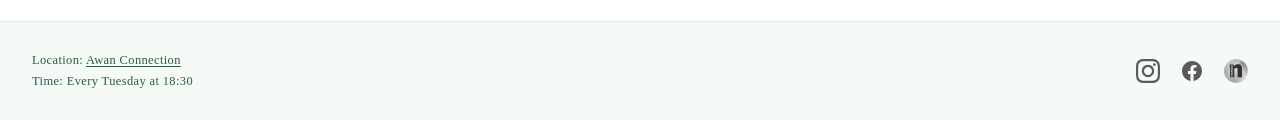
==== commit 54c23f47: "Add files via upload" ====
--- a/about.html
+++ b/about.html
@@ -5,6 +5,9 @@
   <meta name="viewport" content="width=device-width, initial-scale=1.0" />
   <title>About — Deep Talks</title>
   <link rel="icon" href="images/favicon.webp" type="image/webp" />
+  <link rel="preconnect" href="https://fonts.googleapis.com" />
+  <link rel="preconnect" href="https://fonts.gstatic.com" crossorigin />
+  <link rel="stylesheet" href="https://fonts.googleapis.com/css2?family=Inter:wght@400;600&display=swap" />
   <link rel="stylesheet" href="style.css" />
   <style>
     /* ── TOC ── */
--- a/style.css
+++ b/style.css
@@ -44,7 +44,7 @@
   display: flex;
   align-items: center;
   gap: 0.65rem;
-  font-family: 'Times New Roman', serif;
+  font-family: 'Inter', 'Helvetica Neue', 'Times New Roman', sans-serif;
   font-size: 1.3rem;
   font-weight: 600;
   color: var(--grey-dark);
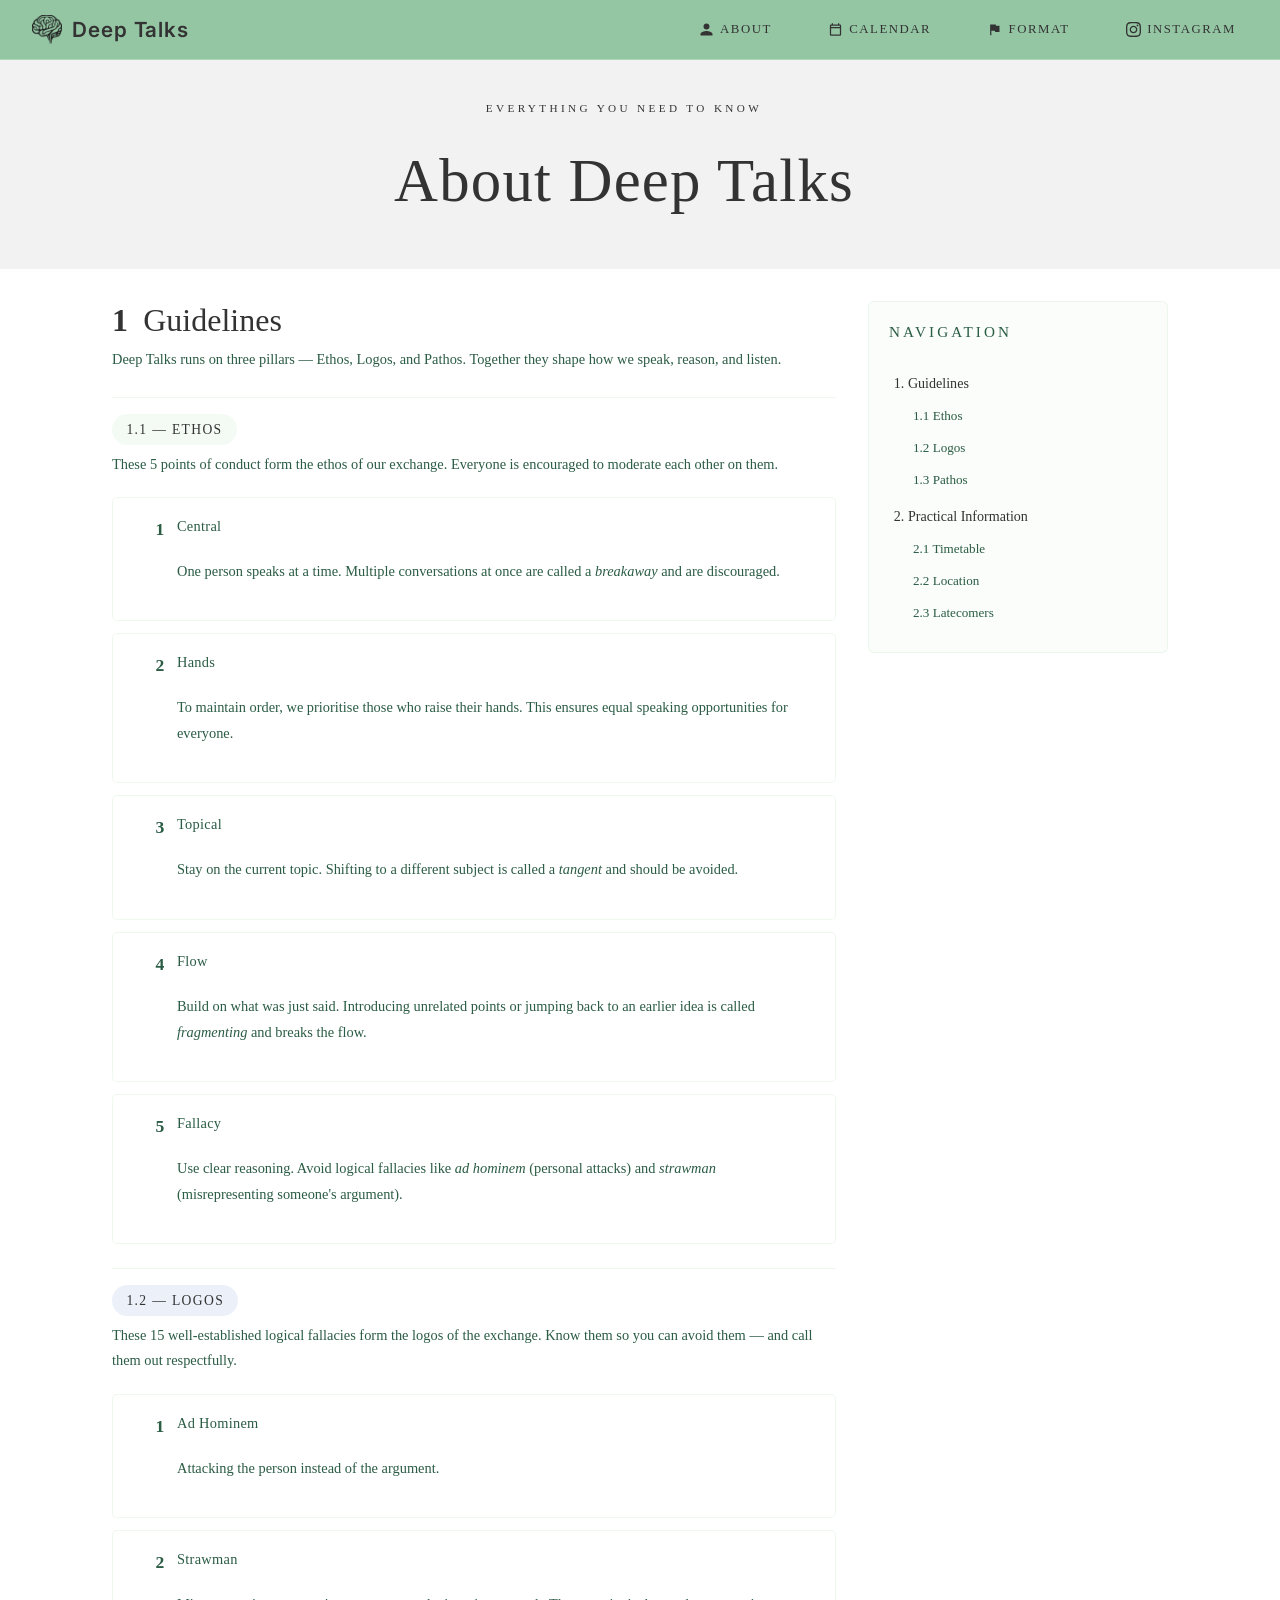
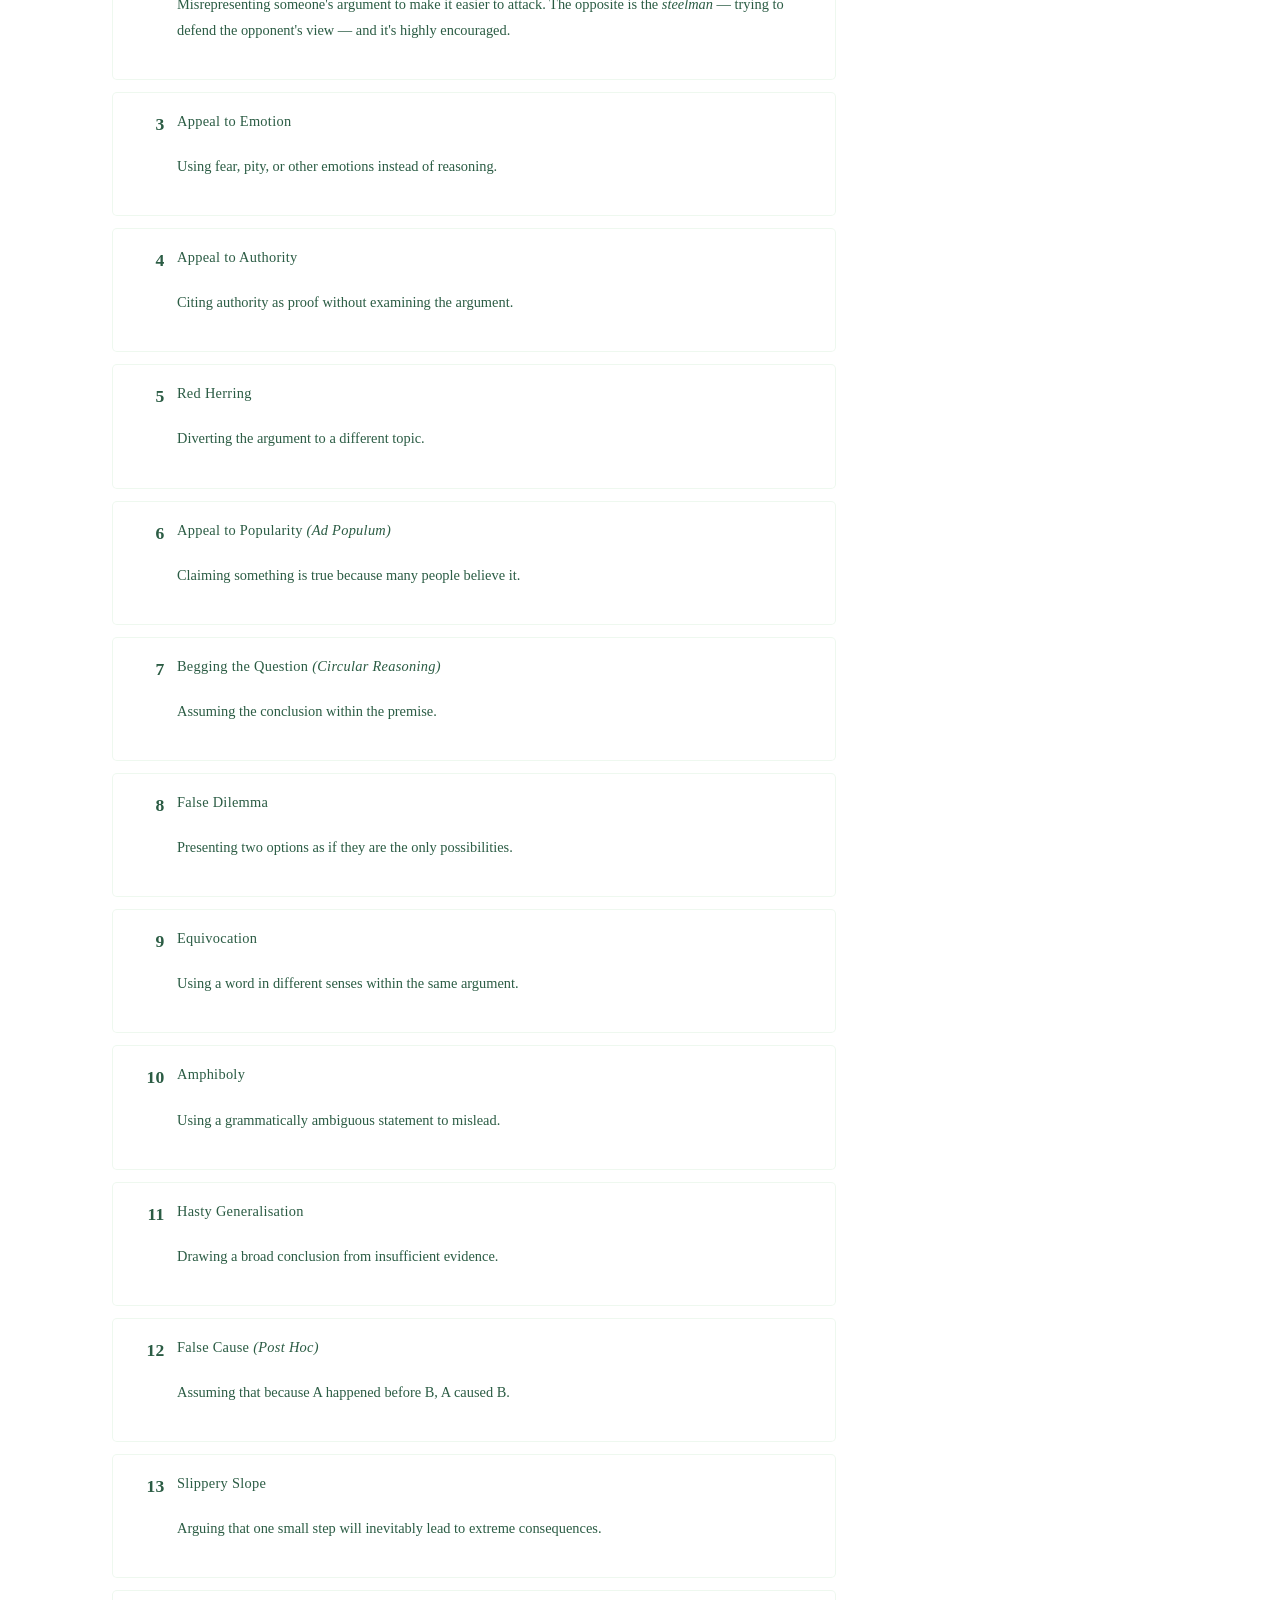
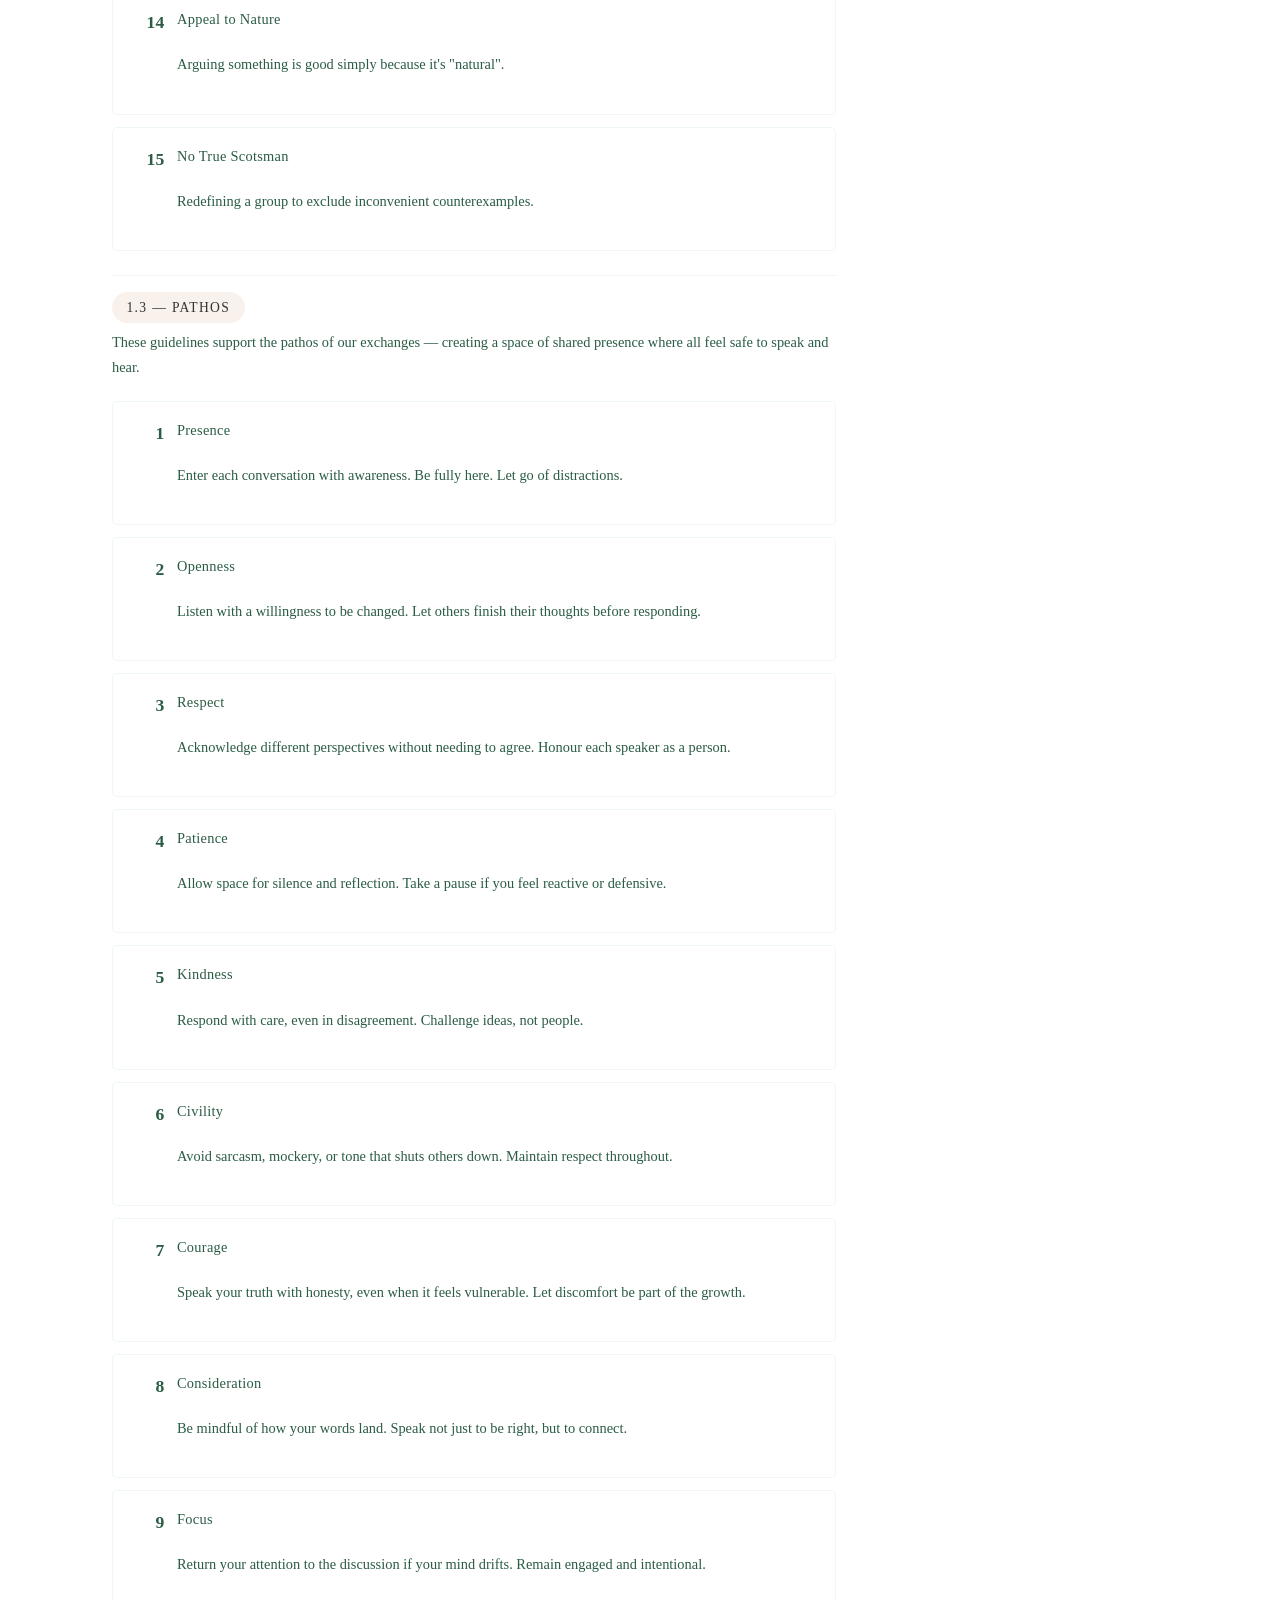
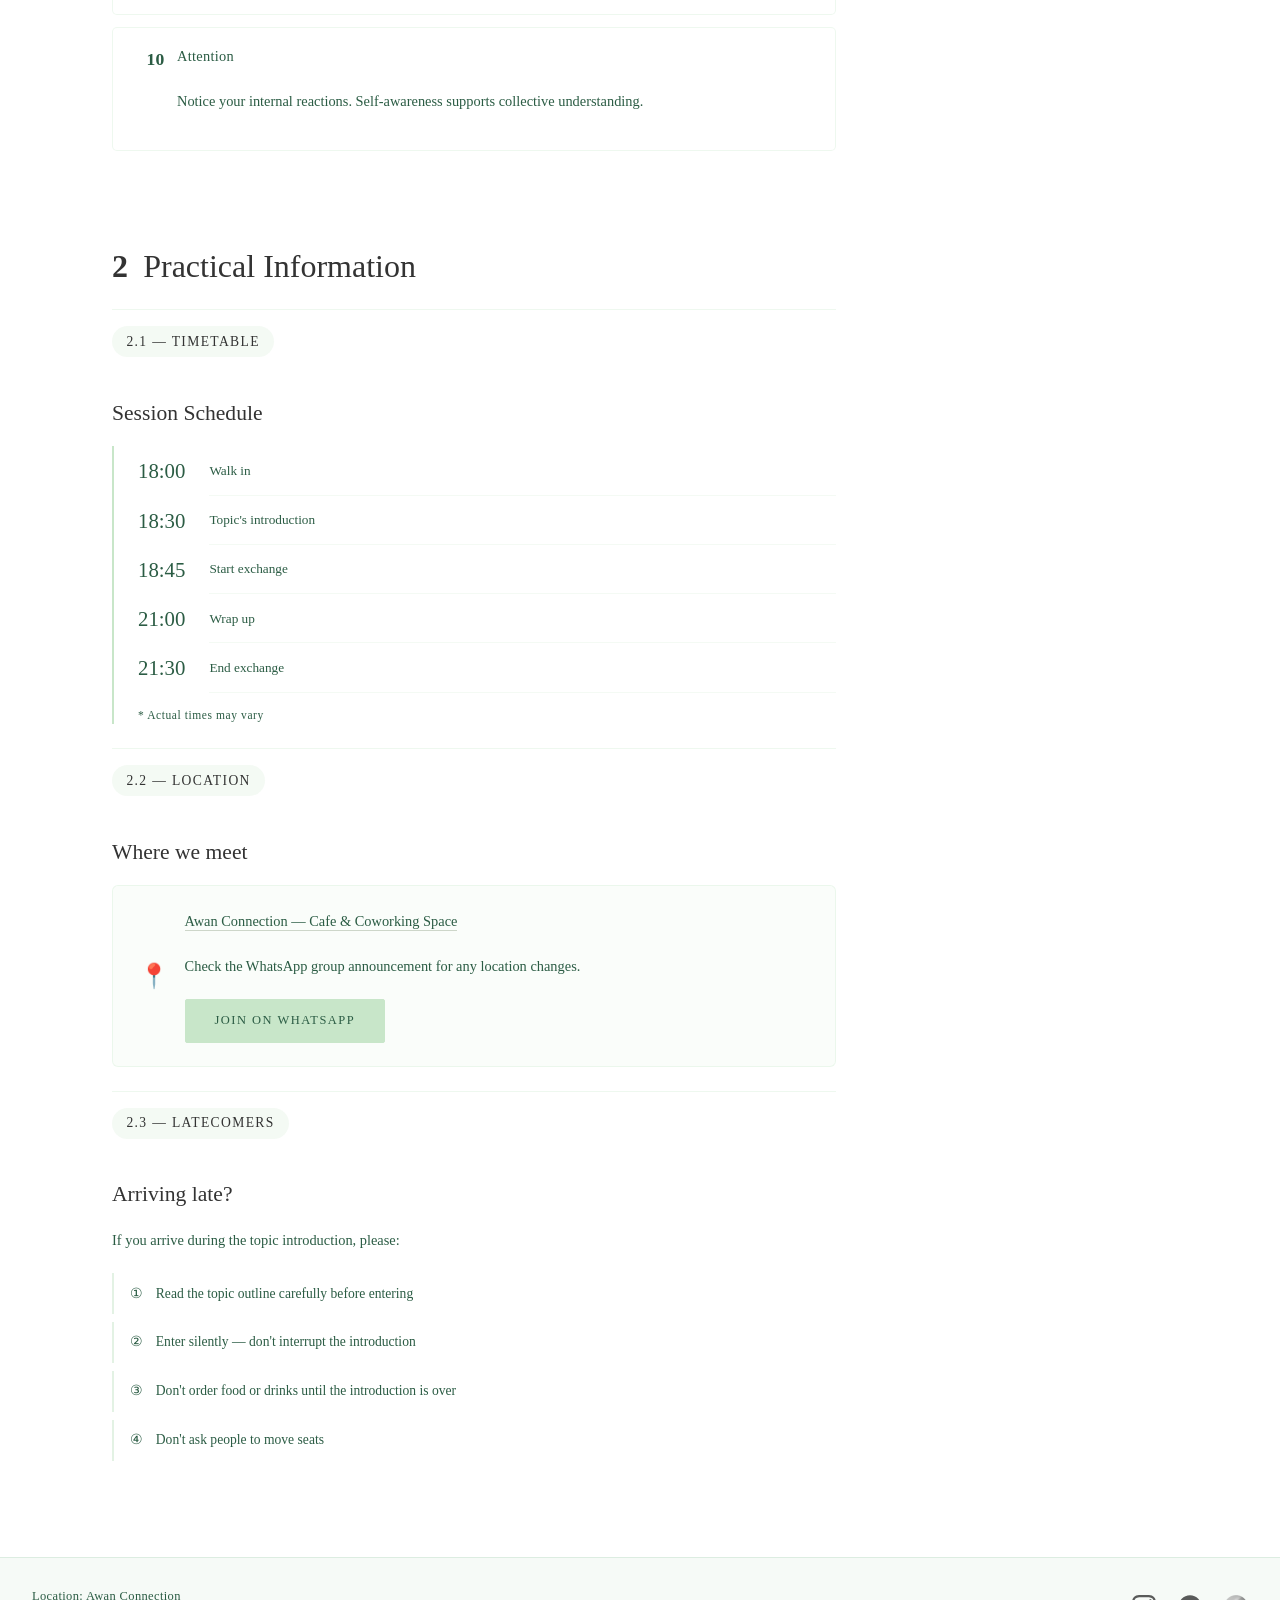
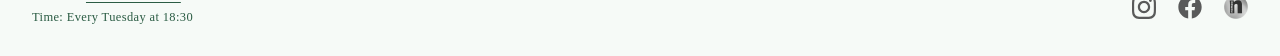
==== commit bf01b8ae: "Add files via upload" ====
--- a/about.html
+++ b/about.html
@@ -12,6 +12,8 @@
   <style>
     /* ── TOC ── */
     .toc {
+      display: block;
+      position: static;
       background: rgba(200,230,201,0.1);
       border: 1px solid rgba(200,230,201,0.3);
       border-radius: 6px;
@@ -35,6 +37,13 @@
       padding: 0.1rem 0.3rem;
     }
     .toc a:hover { background: var(--green-dark); color: white; padding: 0.2rem 0.5rem; }
+    .toc-title {
+      font-size: 0.65rem;
+      letter-spacing: 0.2em;
+      text-transform: uppercase;
+      color: var(--grey-soft);
+      margin-bottom: 0.75rem;
+    }
     .toc ol ol {
       margin-top: 0.4rem;
       margin-left: 1.2rem;
@@ -88,7 +97,7 @@
       .content-section {
         max-width: 1120px !important;
         margin: 0 auto;
-        padding: 2rem 2rem 6rem !important;
+        padding: 2rem 2rem 2rem !important;
         display: grid;
         grid-template-columns: minmax(0, 1fr) 300px;
         grid-template-rows: auto;
@@ -125,7 +134,7 @@
         display: block;
         max-width: 820px;
         margin: 0 auto;
-        padding-top: 1.5rem;
+        padding: 1.5rem 2rem 2rem;
       }
       .toc {
         display: none;
@@ -139,13 +148,15 @@
         border: 1px solid rgba(200,230,201,0.3);
         border-radius: 6px;
       }
+      .mobile-toc-wrapper .toc-title { text-align: right; font-size: 0.95rem; letter-spacing: 0.2em; text-transform: uppercase; color: var(--green-dark); margin-bottom: 0.75rem; }
       .mobile-toc-list {
         list-style: none;
+        text-align: right;
         padding: 0;
         margin: 0;
       }
       .mobile-toc-list li { margin-bottom: 0.75rem; }
-      .mobile-toc-list ol { list-style: none; padding: 0; margin: 0.4rem 0 0 1.2rem; }
+      .mobile-toc-list ol { list-style: none; padding: 0; margin: 0.4rem 0 0 0; }
       .mobile-toc-list ol li { margin-bottom: 0.4rem; }
       .mobile-toc-list a { color: var(--grey-dark); text-decoration: none; font-size: 0.88rem; border-radius: 4px; padding: 0.1rem 0.3rem; transition: background 0.25s, color 0.25s, padding 0.25s; }
       .mobile-toc-list a:hover { background: var(--green-dark); color: white; padding: 0.2rem 0.5rem; }
@@ -368,10 +379,10 @@
     <input type="checkbox" id="nav-toggle" class="nav-toggle" />
     <label for="nav-toggle" class="hamburger"><span></span><span></span><span></span></label>
     <ul class="nav-links">
-      <li><a href="about.html">About</a></li>
-      <li><a href="calendar.html">Calendar</a></li>
-      <li><a href="flags.html">Flags</a></li>
-      <li><a href="https://drive.google.com/drive/folders/1BnhAtuRoxeofDLVrC_gHPiczwu9wM4GD" target="_blank" rel="noopener">Media</a></li>
+      <li><a href="about.html"><svg viewBox="0 0 24 24" xmlns="http://www.w3.org/2000/svg"><path d="M12 12c2.7 0 4.8-2.1 4.8-4.8S14.7 2.4 12 2.4 7.2 4.5 7.2 7.2 9.3 12 12 12zm0 2.4c-3.2 0-9.6 1.6-9.6 4.8v2.4h19.2v-2.4c0-3.2-6.4-4.8-9.6-4.8z"/></svg>About</a></li>
+      <li><a href="calendar.html"><svg viewBox="0 0 24 24" xmlns="http://www.w3.org/2000/svg"><path d="M19 4h-1V2h-2v2H8V2H6v2H5c-1.1 0-2 .9-2 2v14c0 1.1.9 2 2 2h14c1.1 0 2-.9 2-2V6c0-1.1-.9-2-2-2zm0 16H5V10h14v10zm0-12H5V6h14v2z"/></svg>Calendar</a></li>
+      <li><a href="format.html"><svg viewBox="0 0 24 24" xmlns="http://www.w3.org/2000/svg"><path d="M14.4 6L14 4H5v17h2v-7h5.6l.4 2h7V6h-5.6z"/></svg>Format</a></li>
+      <li><a href="https://www.instagram.com/deeptalkscanggu/" target="_blank" rel="noopener"><svg viewBox="0 0 24 24" xmlns="http://www.w3.org/2000/svg"><path d="M12 2.163c3.204 0 3.584.012 4.85.07 3.252.148 4.771 1.691 4.919 4.919.058 1.265.069 1.645.069 4.849 0 3.205-.012 3.584-.069 4.849-.149 3.225-1.664 4.771-4.919 4.919-1.266.058-1.644.07-4.85.07-3.204 0-3.584-.012-4.849-.07-3.26-.149-4.771-1.699-4.919-4.92-.058-1.265-.07-1.644-.07-4.849 0-3.204.013-3.583.07-4.849.149-3.227 1.664-4.771 4.919-4.919 1.266-.057 1.645-.069 4.849-.069zm0-2.163c-3.259 0-3.667.014-4.947.072-4.358.2-6.78 2.618-6.98 6.98-.059 1.281-.073 1.689-.073 4.948 0 3.259.014 3.668.072 4.948.2 4.358 2.618 6.78 6.98 6.98 1.281.058 1.689.072 4.948.072 3.259 0 3.668-.014 4.948-.072 4.354-.2 6.782-2.618 6.979-6.98.059-1.28.073-1.689.073-4.948 0-3.259-.014-3.667-.072-4.947-.196-4.354-2.617-6.78-6.979-6.98-1.281-.059-1.69-.073-4.949-.073zm0 5.838c-3.403 0-6.162 2.759-6.162 6.162s2.759 6.163 6.162 6.163 6.162-2.759 6.162-6.163c0-3.403-2.759-6.162-6.162-6.162zm0 10.162c-2.209 0-4-1.79-4-4 0-2.209 1.791-4 4-4s4 1.791 4 4c0 2.21-1.791 4-4 4zm6.406-11.845c-.796 0-1.441.645-1.441 1.44s.645 1.44 1.441 1.44c.795 0 1.439-.645 1.439-1.44s-.644-1.44-1.439-1.44z"/></svg>Instagram</a></li>
     </ul>
   </nav>
 
@@ -381,19 +392,20 @@
   </section>
 
   <div class="mobile-toc-wrapper">
+    <p class="toc-title">Navigation</p>
     <ol class="mobile-toc-list">
-      <li><a href="#guidelines">1. Guidelines</a>
+      <li><a href="#guidelines">Guidelines 1</a>
         <ol>
-          <li><a href="#ethos">1.1 Ethos</a></li>
-          <li><a href="#logos">1.2 Logos</a></li>
-          <li><a href="#pathos">1.3 Pathos</a></li>
+          <li><a href="#ethos">Ethos 1.1</a></li>
+          <li><a href="#logos">Logos 1.2</a></li>
+          <li><a href="#pathos">Pathos 1.3</a></li>
         </ol>
       </li>
-      <li><a href="#practical">2. Practical Information</a>
+      <li><a href="#practical">Practical Information 2</a>
         <ol>
-          <li><a href="#timetable">2.1 Timetable</a></li>
-          <li><a href="#location">2.2 Location</a></li>
-          <li><a href="#latecomers">2.3 Latecomers</a></li>
+          <li><a href="#timetable">Timetable 2.1</a></li>
+          <li><a href="#location">Location 2.2</a></li>
+          <li><a href="#latecomers">Latecomers 2.3</a></li>
         </ol>
       </li>
     </ol>
@@ -403,6 +415,7 @@
 
     <!-- TABLE OF CONTENTS -->
     <nav class="toc" aria-label="Table of contents">
+      <p class="toc-title">Navigation</p>
       <ol>
         <li>
           <a href="#guidelines">1. Guidelines</a>
@@ -750,7 +763,7 @@
       <a class="footer-icon-link" href="https://www.instagram.com/deeptalkscanggu?igsh=MWF2MzBmNmhxN2dwZw==" target="_blank" rel="noopener" title="Instagram">
         <svg viewBox="0 0 24 24" xmlns="http://www.w3.org/2000/svg"><path d="M12 2.163c3.204 0 3.584.012 4.85.07 3.252.148 4.771 1.691 4.919 4.919.058 1.265.069 1.645.069 4.849 0 3.205-.012 3.584-.069 4.849-.149 3.225-1.664 4.771-4.919 4.919-1.266.058-1.644.07-4.85.07-3.204 0-3.584-.012-4.849-.07-3.26-.149-4.771-1.699-4.919-4.92-.058-1.265-.07-1.644-.07-4.849 0-3.204.013-3.583.07-4.849.149-3.227 1.664-4.771 4.919-4.919 1.266-.057 1.645-.069 4.849-.069zm0-2.163c-3.259 0-3.667.014-4.947.072-4.358.2-6.78 2.618-6.98 6.98-.059 1.281-.073 1.689-.073 4.948 0 3.259.014 3.668.072 4.948.2 4.358 2.618 6.78 6.98 6.98 1.281.058 1.689.072 4.948.072 3.259 0 3.668-.014 4.948-.072 4.354-.2 6.782-2.618 6.979-6.98.059-1.28.073-1.689.073-4.948 0-3.259-.014-3.667-.072-4.947-.196-4.354-2.617-6.78-6.979-6.98-1.281-.059-1.69-.073-4.949-.073zm0 5.838c-3.403 0-6.162 2.759-6.162 6.162s2.759 6.163 6.162 6.163 6.162-2.759 6.162-6.163c0-3.403-2.759-6.162-6.162-6.162zm0 10.162c-2.209 0-4-1.79-4-4 0-2.209 1.791-4 4-4s4 1.791 4 4c0 2.21-1.791 4-4 4zm6.406-11.845c-.796 0-1.441.645-1.441 1.44s.645 1.44 1.441 1.44c.795 0 1.439-.645 1.439-1.44s-.644-1.44-1.439-1.44z"/></svg>
       </a>
-      <a class="footer-icon-link" href="https://www.facebook.com/share/17qoDQmfqJ/" target="_blank" rel="noopener" title="Facebook">
+      <a class="footer-icon-link footer-icon-fb" href="https://www.facebook.com/share/17qoDQmfqJ/" target="_blank" rel="noopener" title="Facebook">
         <svg viewBox="0 0 24 24" xmlns="http://www.w3.org/2000/svg"><path d="M22 12c0-5.522-4.477-10-10-10S2 6.478 2 12c0 4.991 3.657 9.128 8.438 9.878v-6.987H7.898V12h2.54V9.797c0-2.506 1.492-3.89 3.777-3.89 1.094 0 2.238.195 2.238.195v2.46h-1.26c-1.243 0-1.63.771-1.63 1.562V12h2.773l-.443 2.89h-2.33v6.988C18.343 21.128 22 16.991 22 12z"/></svg>
       </a>
       <a class="footer-icon-link" href="https://nomeo.io/@awanconnection" target="_blank" rel="noopener" title="Nomeo">
--- a/style.css
+++ b/style.css
@@ -66,6 +66,9 @@
 }
 
 .nav-links a {
+  display: flex;
+  align-items: center;
+  gap: 0.4rem;
   color: var(--grey-dark);
   text-decoration: none;
   font-size: 0.8rem;
@@ -75,6 +78,14 @@
   padding: 0.35rem 0.75rem;
   border-radius: 999px;
   transition: background 0.25s, color 0.25s;
+}
+
+.nav-links a svg {
+  width: 15px;
+  height: 15px;
+  fill: currentColor;
+  flex-shrink: 0;
+  transition: fill 0.25s;
 }
 
 .nav-links a:hover {
@@ -502,6 +513,11 @@
   width: 24px;
   height: 24px;
   fill: var(--grey-dark);
+}
+
+.footer-icon-fb svg {
+  width: 28px;
+  height: 28px;
 }
 
 .footer-icon-link img {
@@ -625,11 +641,13 @@
   }
 
   .nav-toggle:checked ~ .nav-links li a {
-    display: block;
+    display: flex;
+    flex-direction: row-reverse;
+    justify-content: flex-start;
+    align-items: center;
     width: 100%;
     padding: 0.75rem 1.25rem;
     border-radius: 0;
     box-sizing: border-box;
-    text-align: right;
-  }
-}
+  }
+}
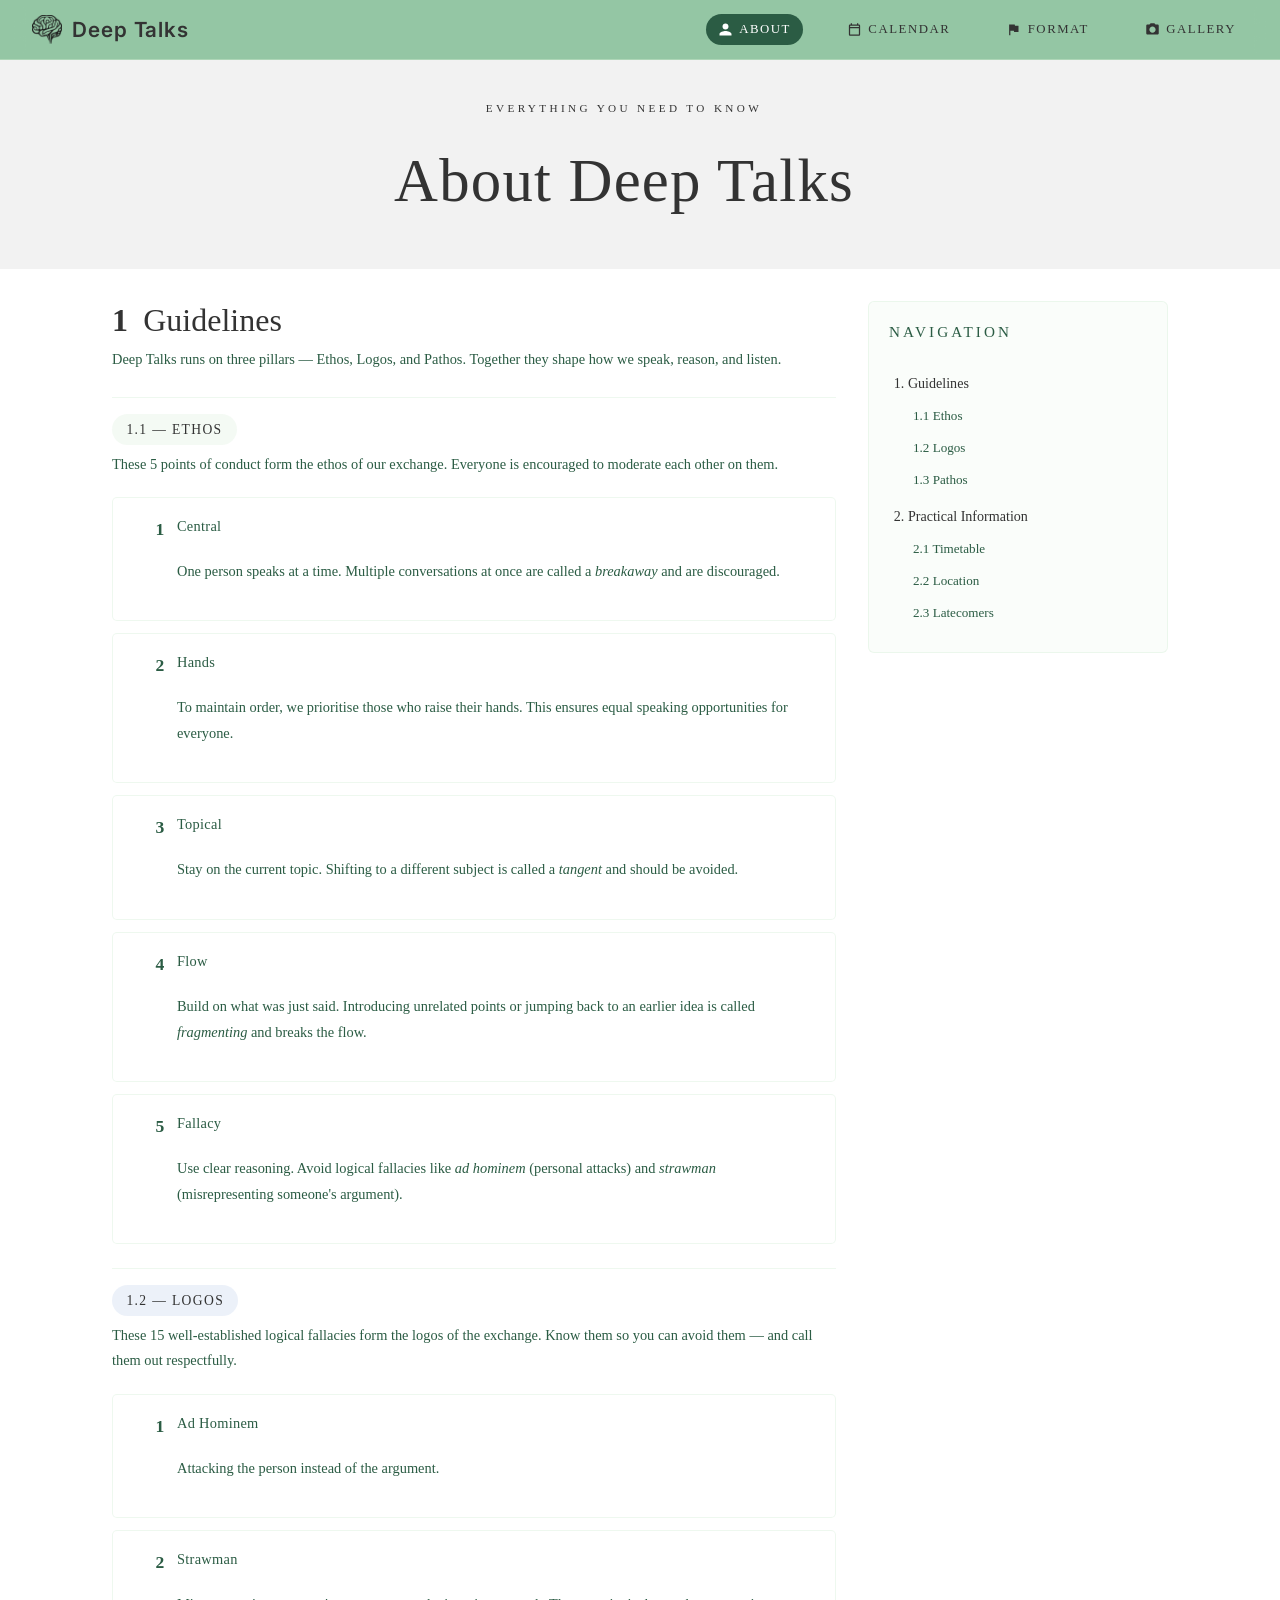
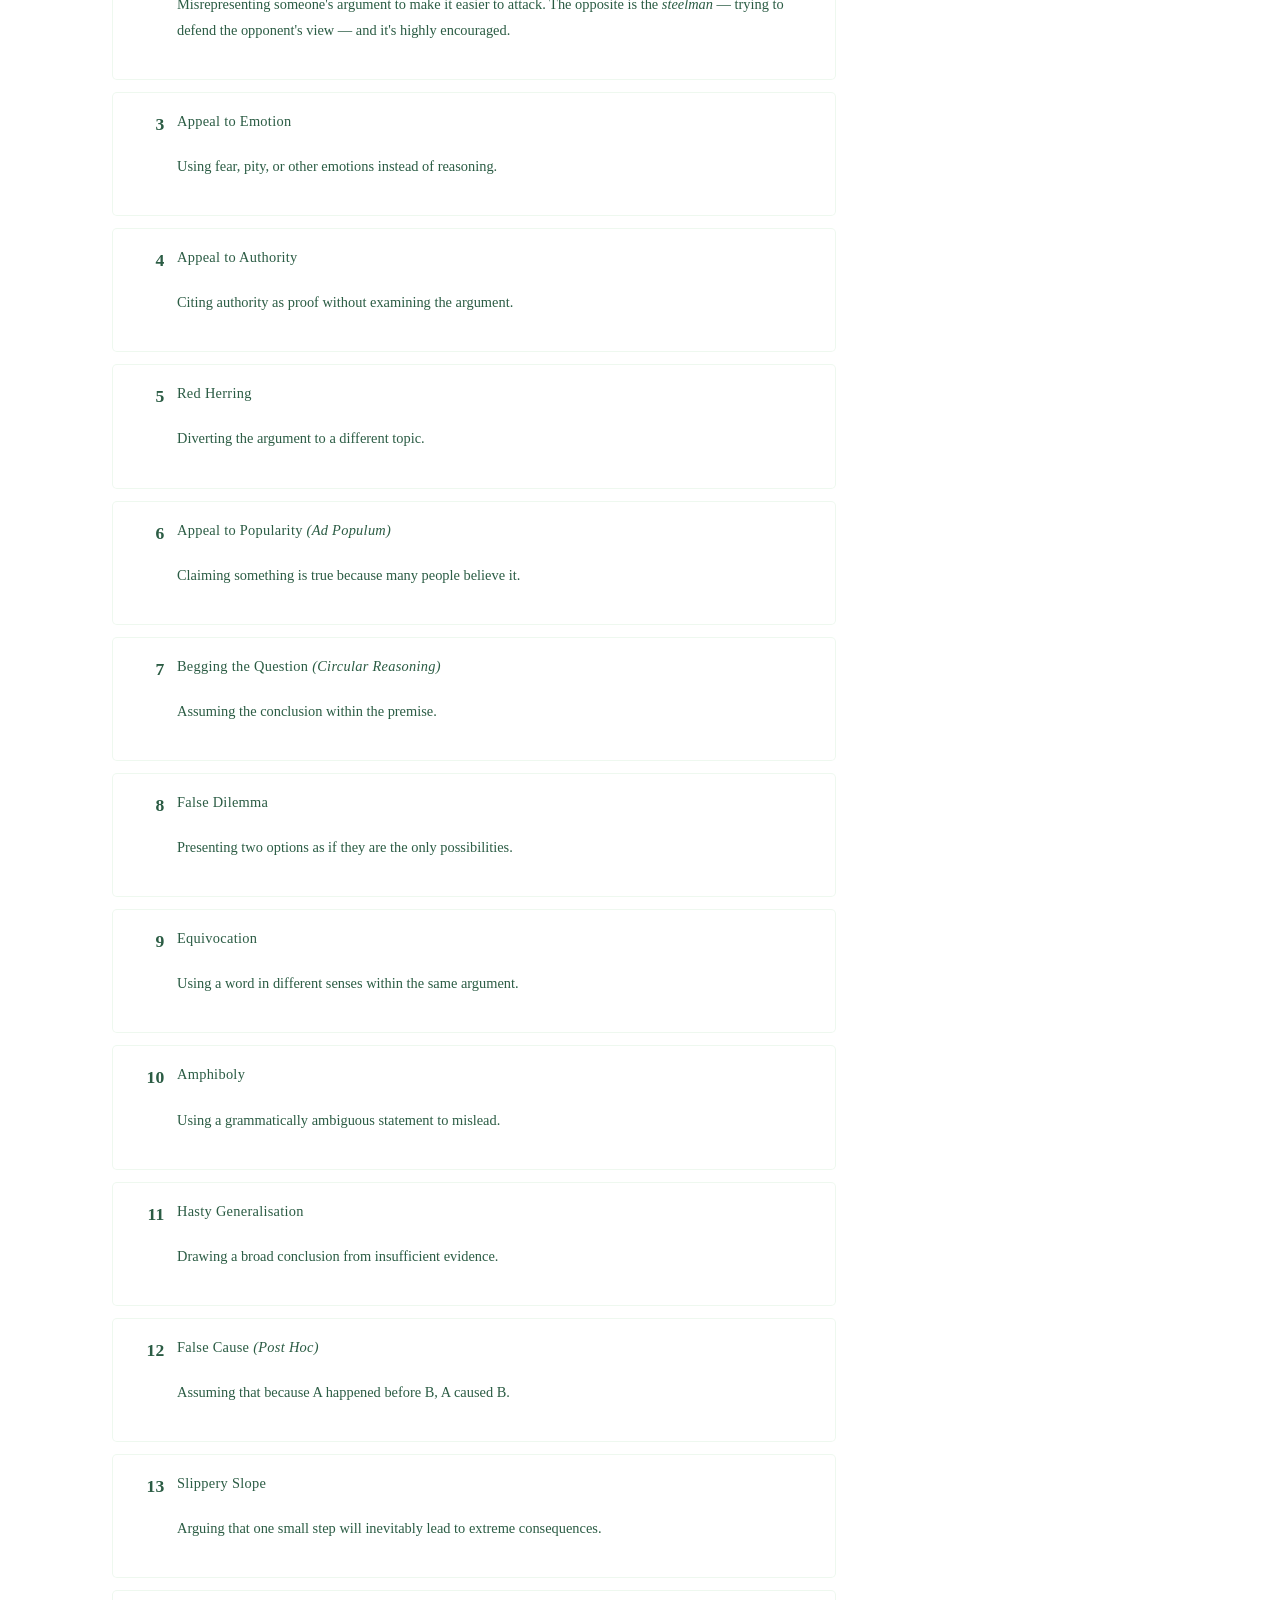
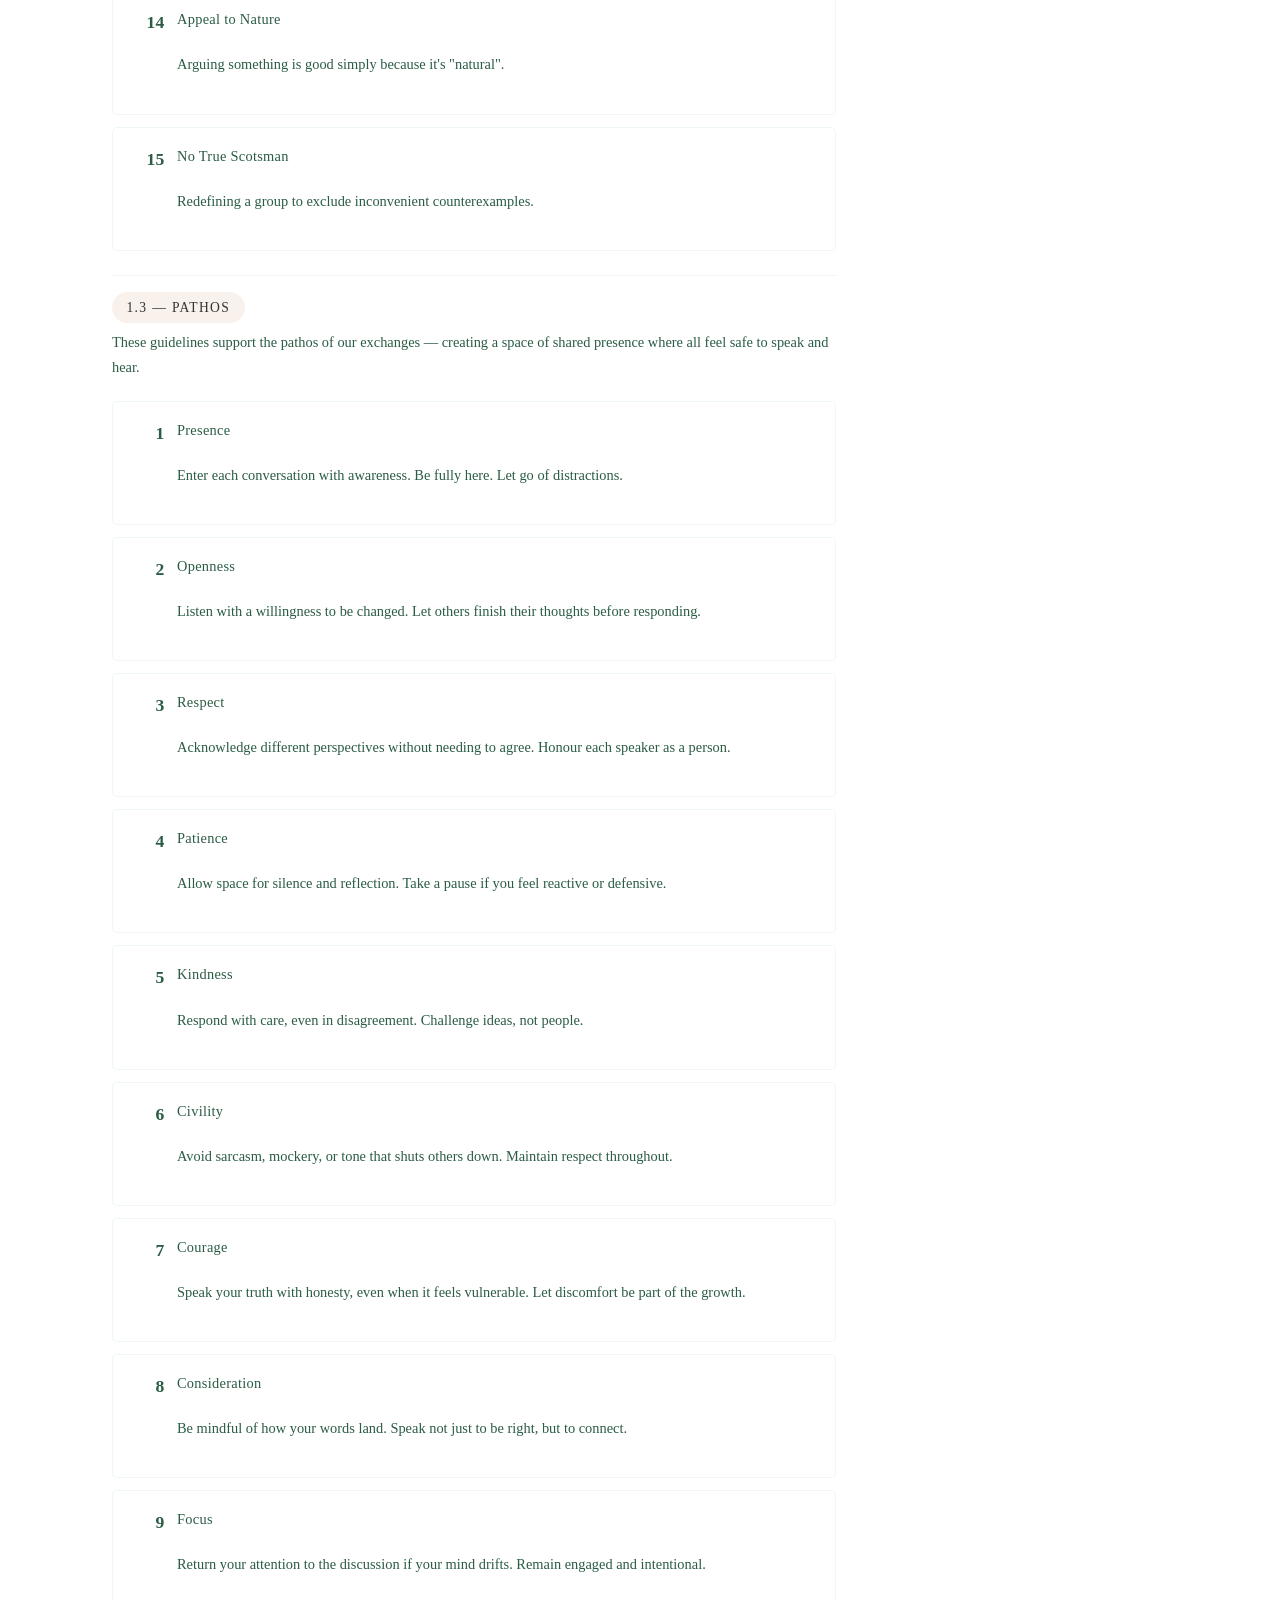
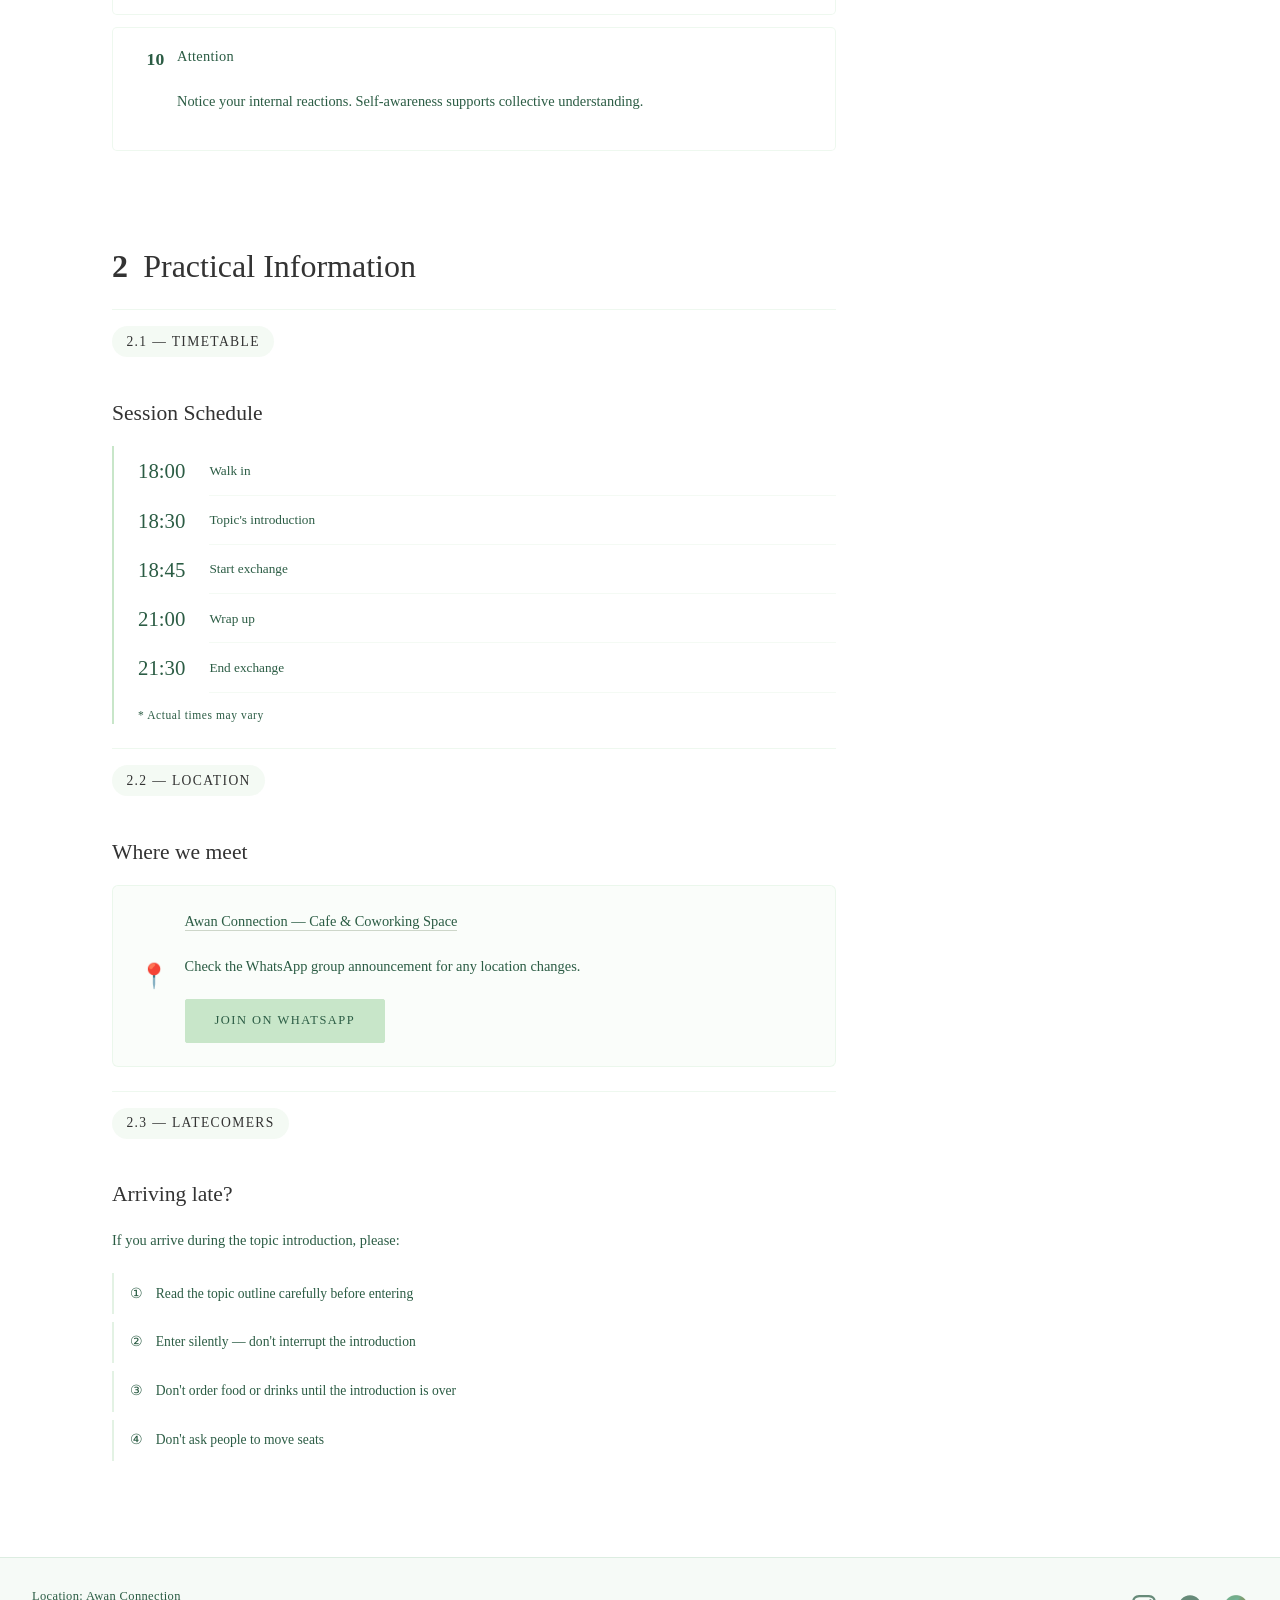
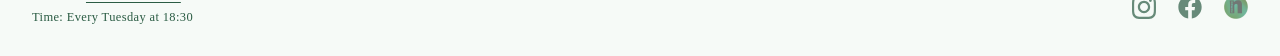
==== commit 8fd79334: "Add files via upload" ====
--- a/about.html
+++ b/about.html
@@ -4,6 +4,12 @@
   <meta charset="UTF-8" />
   <meta name="viewport" content="width=device-width, initial-scale=1.0" />
   <title>About — Deep Talks</title>
+  <!-- Open Graph / Social sharing -->
+  <meta property="og:type" content="website" />
+  <meta property="og:title" content="About — Deep Talks" />
+  <meta property="og:description" content="Group circle discussions in Canggu, Bali. A community for meaningful conversations." />
+  <meta property="og:url" content="https://deeptalkscanggu.github.io/about.html" />
+  <meta property="og:image" content="https://deeptalkscanggu.github.io/images/deeptalks-green.webp" />
   <link rel="icon" href="images/favicon.webp" type="image/webp" />
   <link rel="preconnect" href="https://fonts.googleapis.com" />
   <link rel="preconnect" href="https://fonts.gstatic.com" crossorigin />
@@ -371,20 +377,7 @@
 </head>
 <body>
 
-  <nav>
-    <a class="nav-brand" href="index.html">
-      <img class="header-logo" src="images/deeptalks-logo.webp" alt="Deep Talks logo" />
-      Deep Talks
-    </a>
-    <input type="checkbox" id="nav-toggle" class="nav-toggle" />
-    <label for="nav-toggle" class="hamburger"><span></span><span></span><span></span></label>
-    <ul class="nav-links">
-      <li><a href="about.html"><svg viewBox="0 0 24 24" xmlns="http://www.w3.org/2000/svg"><path d="M12 12c2.7 0 4.8-2.1 4.8-4.8S14.7 2.4 12 2.4 7.2 4.5 7.2 7.2 9.3 12 12 12zm0 2.4c-3.2 0-9.6 1.6-9.6 4.8v2.4h19.2v-2.4c0-3.2-6.4-4.8-9.6-4.8z"/></svg>About</a></li>
-      <li><a href="calendar.html"><svg viewBox="0 0 24 24" xmlns="http://www.w3.org/2000/svg"><path d="M19 4h-1V2h-2v2H8V2H6v2H5c-1.1 0-2 .9-2 2v14c0 1.1.9 2 2 2h14c1.1 0 2-.9 2-2V6c0-1.1-.9-2-2-2zm0 16H5V10h14v10zm0-12H5V6h14v2z"/></svg>Calendar</a></li>
-      <li><a href="format.html"><svg viewBox="0 0 24 24" xmlns="http://www.w3.org/2000/svg"><path d="M14.4 6L14 4H5v17h2v-7h5.6l.4 2h7V6h-5.6z"/></svg>Format</a></li>
-      <li><a href="https://www.instagram.com/deeptalkscanggu/" target="_blank" rel="noopener"><svg viewBox="0 0 24 24" xmlns="http://www.w3.org/2000/svg"><path d="M12 2.163c3.204 0 3.584.012 4.85.07 3.252.148 4.771 1.691 4.919 4.919.058 1.265.069 1.645.069 4.849 0 3.205-.012 3.584-.069 4.849-.149 3.225-1.664 4.771-4.919 4.919-1.266.058-1.644.07-4.85.07-3.204 0-3.584-.012-4.849-.07-3.26-.149-4.771-1.699-4.919-4.92-.058-1.265-.07-1.644-.07-4.849 0-3.204.013-3.583.07-4.849.149-3.227 1.664-4.771 4.919-4.919 1.266-.057 1.645-.069 4.849-.069zm0-2.163c-3.259 0-3.667.014-4.947.072-4.358.2-6.78 2.618-6.98 6.98-.059 1.281-.073 1.689-.073 4.948 0 3.259.014 3.668.072 4.948.2 4.358 2.618 6.78 6.98 6.98 1.281.058 1.689.072 4.948.072 3.259 0 3.668-.014 4.948-.072 4.354-.2 6.782-2.618 6.979-6.98.059-1.28.073-1.689.073-4.948 0-3.259-.014-3.667-.072-4.947-.196-4.354-2.617-6.78-6.979-6.98-1.281-.059-1.69-.073-4.949-.073zm0 5.838c-3.403 0-6.162 2.759-6.162 6.162s2.759 6.163 6.162 6.163 6.162-2.759 6.162-6.163c0-3.403-2.759-6.162-6.162-6.162zm0 10.162c-2.209 0-4-1.79-4-4 0-2.209 1.791-4 4-4s4 1.791 4 4c0 2.21-1.791 4-4 4zm6.406-11.845c-.796 0-1.441.645-1.441 1.44s.645 1.44 1.441 1.44c.795 0 1.439-.645 1.439-1.44s-.644-1.44-1.439-1.44z"/></svg>Instagram</a></li>
-    </ul>
-  </nav>
+  <nav id="nav-root"></nav>
 
   <section class="page-hero about-page-hero">
     <p class="page-hero-eyebrow">Everything You Need To Know</p>
@@ -721,7 +714,7 @@
           <p class="location-name"><a href="https://maps.app.goo.gl/g7SFhJDFu26mUhKx5" target="_blank" rel="noopener">Awan Connection — Cafe &amp; Coworking Space</a></p>
           <p class="location-sub">Check the WhatsApp group announcement for any location changes.</p>
       <div style="margin-top:1rem;">
-        <a class="btn-solid" href="https://chat.whatsapp.com/Gz3tE224rx66BuLqPn1vZv" target="_blank" rel="noopener">Join on WhatsApp</a>
+        <a class="btn-solid" data-wa-group="deeptalks" target="_blank" rel="noopener">Join on WhatsApp</a>
       </div>
         </div>
       </div>
@@ -754,23 +747,8 @@
 
   </div>
 
-  <footer>
-    <div class="footer-info">
-      <div>Location: <a href="https://maps.app.goo.gl/g7SFhJDFu26mUhKx5" target="_blank" rel="noopener">Awan Connection</a></div>
-      <div>Time: Every Tuesday at 18:30</div>
-    </div>
-            <div class="footer-icons">
-      <a class="footer-icon-link" href="https://www.instagram.com/deeptalkscanggu?igsh=MWF2MzBmNmhxN2dwZw==" target="_blank" rel="noopener" title="Instagram">
-        <svg viewBox="0 0 24 24" xmlns="http://www.w3.org/2000/svg"><path d="M12 2.163c3.204 0 3.584.012 4.85.07 3.252.148 4.771 1.691 4.919 4.919.058 1.265.069 1.645.069 4.849 0 3.205-.012 3.584-.069 4.849-.149 3.225-1.664 4.771-4.919 4.919-1.266.058-1.644.07-4.85.07-3.204 0-3.584-.012-4.849-.07-3.26-.149-4.771-1.699-4.919-4.92-.058-1.265-.07-1.644-.07-4.849 0-3.204.013-3.583.07-4.849.149-3.227 1.664-4.771 4.919-4.919 1.266-.057 1.645-.069 4.849-.069zm0-2.163c-3.259 0-3.667.014-4.947.072-4.358.2-6.78 2.618-6.98 6.98-.059 1.281-.073 1.689-.073 4.948 0 3.259.014 3.668.072 4.948.2 4.358 2.618 6.78 6.98 6.98 1.281.058 1.689.072 4.948.072 3.259 0 3.668-.014 4.948-.072 4.354-.2 6.782-2.618 6.979-6.98.059-1.28.073-1.689.073-4.948 0-3.259-.014-3.667-.072-4.947-.196-4.354-2.617-6.78-6.979-6.98-1.281-.059-1.69-.073-4.949-.073zm0 5.838c-3.403 0-6.162 2.759-6.162 6.162s2.759 6.163 6.162 6.163 6.162-2.759 6.162-6.163c0-3.403-2.759-6.162-6.162-6.162zm0 10.162c-2.209 0-4-1.79-4-4 0-2.209 1.791-4 4-4s4 1.791 4 4c0 2.21-1.791 4-4 4zm6.406-11.845c-.796 0-1.441.645-1.441 1.44s.645 1.44 1.441 1.44c.795 0 1.439-.645 1.439-1.44s-.644-1.44-1.439-1.44z"/></svg>
-      </a>
-      <a class="footer-icon-link footer-icon-fb" href="https://www.facebook.com/share/17qoDQmfqJ/" target="_blank" rel="noopener" title="Facebook">
-        <svg viewBox="0 0 24 24" xmlns="http://www.w3.org/2000/svg"><path d="M22 12c0-5.522-4.477-10-10-10S2 6.478 2 12c0 4.991 3.657 9.128 8.438 9.878v-6.987H7.898V12h2.54V9.797c0-2.506 1.492-3.89 3.777-3.89 1.094 0 2.238.195 2.238.195v2.46h-1.26c-1.243 0-1.63.771-1.63 1.562V12h2.773l-.443 2.89h-2.33v6.988C18.343 21.128 22 16.991 22 12z"/></svg>
-      </a>
-      <a class="footer-icon-link" href="https://nomeo.io/@awanconnection" target="_blank" rel="noopener" title="Nomeo">
-        <img src="images/nomeo.webp" alt="Nomeo" style="width:24px;height:24px;object-fit:contain;" />
-      </a>
-    </div>
-  </footer>
-
+  <footer id="footer-root"></footer>
+  <script src="js/components.js"></script>
+  <script src="js/links.js"></script>
 </body>
 </html>
--- a/style.css
+++ b/style.css
@@ -88,7 +88,8 @@
   transition: fill 0.25s;
 }
 
-.nav-links a:hover {
+.nav-links a:hover,
+.nav-links a.nav-active {
   color: white;
   background: var(--green-dark);
 }
@@ -256,9 +257,16 @@
 /* ── COMMUNITY CARDS ── */
 .communities {
   width: 100%;
-  max-width: 960px;
+  max-width: 760px;
   margin: 0 auto;
   animation: fadeUp 0.9s 0.5s ease both;
+}
+
+.communities-divider {
+  border: none;
+  border-top: 1px solid rgba(140, 195, 158, 0.35);
+  margin: 0 auto 2rem;
+  width: 60%;
 }
 
 .communities-title {
@@ -269,26 +277,96 @@
   text-transform: uppercase;
   color: var(--grey-mid);
   text-align: center;
-  margin-bottom: 2rem;
-}
-
-.cards-grid {
-  display: grid;
-  grid-template-columns: repeat(auto-fit, minmax(260px, 1fr));
-  gap: 1.5rem;
-}
-
+  margin-bottom: 1.5rem;
+}
+
+/* ── CAROUSEL ── */
+.carousel {
+  position: relative;
+}
+
+/* Arrows + dots in a single centred row */
+.carousel-nav {
+  display: flex;
+  align-items: center;
+  justify-content: center;
+  gap: 0.75rem;
+  margin-bottom: 1.25rem;
+}
+
+.carousel-dots {
+  display: flex;
+  align-items: center;
+  gap: 0.5rem;
+}
+
+.carousel-dot {
+  width: 9px;
+  height: 9px;
+  border-radius: 50%;
+  border: 1.5px solid var(--green-dark);
+  background: transparent;
+  cursor: pointer;
+  transition: background 0.2s, transform 0.2s;
+  padding: 0;
+}
+
+.carousel-dot.active {
+  background: var(--green-dark);
+  transform: scale(1.25);
+}
+
+.carousel-viewport {
+  overflow: hidden;
+  border-radius: 6px;
+}
+
+.carousel-track {
+  display: flex;
+  transition: transform 0.38s cubic-bezier(0.4, 0, 0.2, 1);
+  cursor: grab;
+  user-select: none;
+}
+
+.carousel-track .community-card {
+  flex: 0 0 100%;
+  min-width: 0;
+  border-radius: 6px;
+}
+
+.carousel-arrow {
+  flex-shrink: 0;
+  background: white;
+  border: 1px solid rgba(140, 195, 158, 0.5);
+  border-radius: 50%;
+  width: 32px;
+  height: 32px;
+  display: flex;
+  align-items: center;
+  justify-content: center;
+  cursor: pointer;
+  color: var(--green-dark);
+  font-size: 0.9rem;
+  transition: background 0.2s, border-color 0.2s, color 0.2s;
+  line-height: 1;
+}
+
+.carousel-arrow:hover {
+  background: var(--green-dark);
+  color: white;
+  border-color: var(--green-dark);
+}
+
+/* ── COMMUNITY CARD ── */
 .community-card {
   background: rgba(140, 195, 158, 0.08);
   border: 1px solid rgba(140, 195, 158, 0.25);
-  border-radius: 6px;
-  padding: 2rem 1.5rem;
+  padding: 1.75rem 1.5rem;
   display: flex;
   flex-direction: column;
   align-items: center;
+  gap: 1.25rem;
   text-align: center;
-  gap: 1rem;
-  transition: border-color 0.3s, background 0.3s, transform 0.3s;
   position: relative;
   overflow: hidden;
 }
@@ -300,15 +378,26 @@
   background: linear-gradient(135deg, rgba(200,230,201,0.1) 0%, transparent 60%);
   opacity: 0;
   transition: opacity 0.3s;
-}
-
-.community-card:hover {
-  border-color: rgba(200,230,201,0.8);
-  background: rgba(255,255,255,0.9);
-  transform: translateY(-4px);
+  pointer-events: none;
 }
 
 .community-card:hover::before { opacity: 1; }
+
+/* Card info — logo + title + desc, always centered */
+.card-info {
+  display: flex;
+  flex-direction: column;
+  align-items: center;
+  gap: 0.75rem;
+}
+
+.card-logo {
+  width: 64px;
+  height: 64px;
+  border-radius: 50%;
+  object-fit: cover;
+  flex-shrink: 0;
+}
 
 .card-badge {
   font-size: 0.65rem;
@@ -333,29 +422,24 @@
   font-size: 0.8rem;
   color: var(--green-dark);
   line-height: 1.6;
-  max-width: 220px;
+  max-width: 380px;
+}
+
+/* QR + buttons: stacked vertically, centred */
+.card-join {
+  display: flex;
+  flex-direction: column;
+  align-items: center;
+  gap: 0.75rem;
 }
 
 .qr-wrapper {
   background: white;
-  padding: 10px;
+  padding: 8px;
   border-radius: 4px;
   display: inline-block;
   line-height: 0;
-}
-
-.qr-placeholder {
-  width: 130px;
-  height: 130px;
-  background: linear-gradient(135deg, var(--grey-light), var(--cream));
-  border: 1px dashed rgba(200,230,201,0.5);
-  border-radius: 4px;
-  display: flex;
-  align-items: center;
-  justify-content: center;
-  font-size: 0.7rem;
-  color: var(--grey-mid);
-  letter-spacing: 0.05em;
+  flex-shrink: 0;
 }
 
 .card-actions {
@@ -363,16 +447,46 @@
   flex-direction: column;
   gap: 0.6rem;
   width: 100%;
-}
-
-.card-actions span {
-  color: var(--green-dark);
-  font-family: 'Times New Roman', serif;
-  font-size: 0.78rem;
-  font-weight: 500;
-  letter-spacing: 0.12em;
-  text-transform: uppercase;
+  max-width: 200px;
+}
+
+.card-actions .btn-outline {
+  font-size: 0.7rem;
+  padding: 0.5rem 0.9rem;
+  letter-spacing: 0.1em;
   text-align: center;
+  width: 100%;
+}
+
+/* Desktop: 3-column grid — info | qr | buttons */
+@media (min-width: 641px) {
+  .community-card {
+    display: grid;
+    grid-template-columns: 1fr auto auto;
+    gap: 2rem;
+    align-items: center;
+    text-align: center;
+    padding: 2rem 2.5rem;
+  }
+
+  /* info column: all content centred */
+  .card-info {
+    align-items: center;
+    text-align: center;
+  }
+
+  .card-desc {
+    max-width: none;
+  }
+
+  /* display:contents splits qr-wrapper and card-actions into separate grid columns */
+  .card-join {
+    display: contents;
+  }
+
+  .card-actions {
+    max-width: 160px;
+  }
 }
 
 /* ── INNER PAGE HERO ── */
@@ -499,9 +613,8 @@
 .footer-icon-link {
   display: flex;
   align-items: center;
-  opacity: 0.8;
+  opacity: 0.7;
   transition: opacity 0.2s, transform 0.2s;
-  filter: grayscale(100%);
 }
 
 .footer-icon-link:hover {
@@ -512,7 +625,7 @@
 .footer-icon-link svg {
   width: 24px;
   height: 24px;
-  fill: var(--grey-dark);
+  fill: var(--green-dark);
 }
 
 .footer-icon-fb svg {
@@ -524,6 +637,7 @@
   width: 28px;
   height: 28px;
   object-fit: contain;
+  filter: invert(30%) sepia(15%) saturate(200%) hue-rotate(100deg) brightness(80%);
 }
 
 /* ── MEDIA ── */
@@ -578,6 +692,13 @@
   color: var(--green-dark);
   white-space: nowrap;
   letter-spacing: 0.08em;
+}
+
+/* ── SCROLL OFFSET (fixed nav compensation) ── */
+.format-section,
+.about-section,
+.about-divider {
+  scroll-margin-top: 76px;
 }
 
 /* ── ANIMATIONS ── */
@@ -632,7 +753,7 @@
     backdrop-filter: blur(12px);
     flex-direction: column;
     gap: 0;
-    padding: 0.5rem 0;
+    padding: 0;
     z-index: 99;
   }
 
